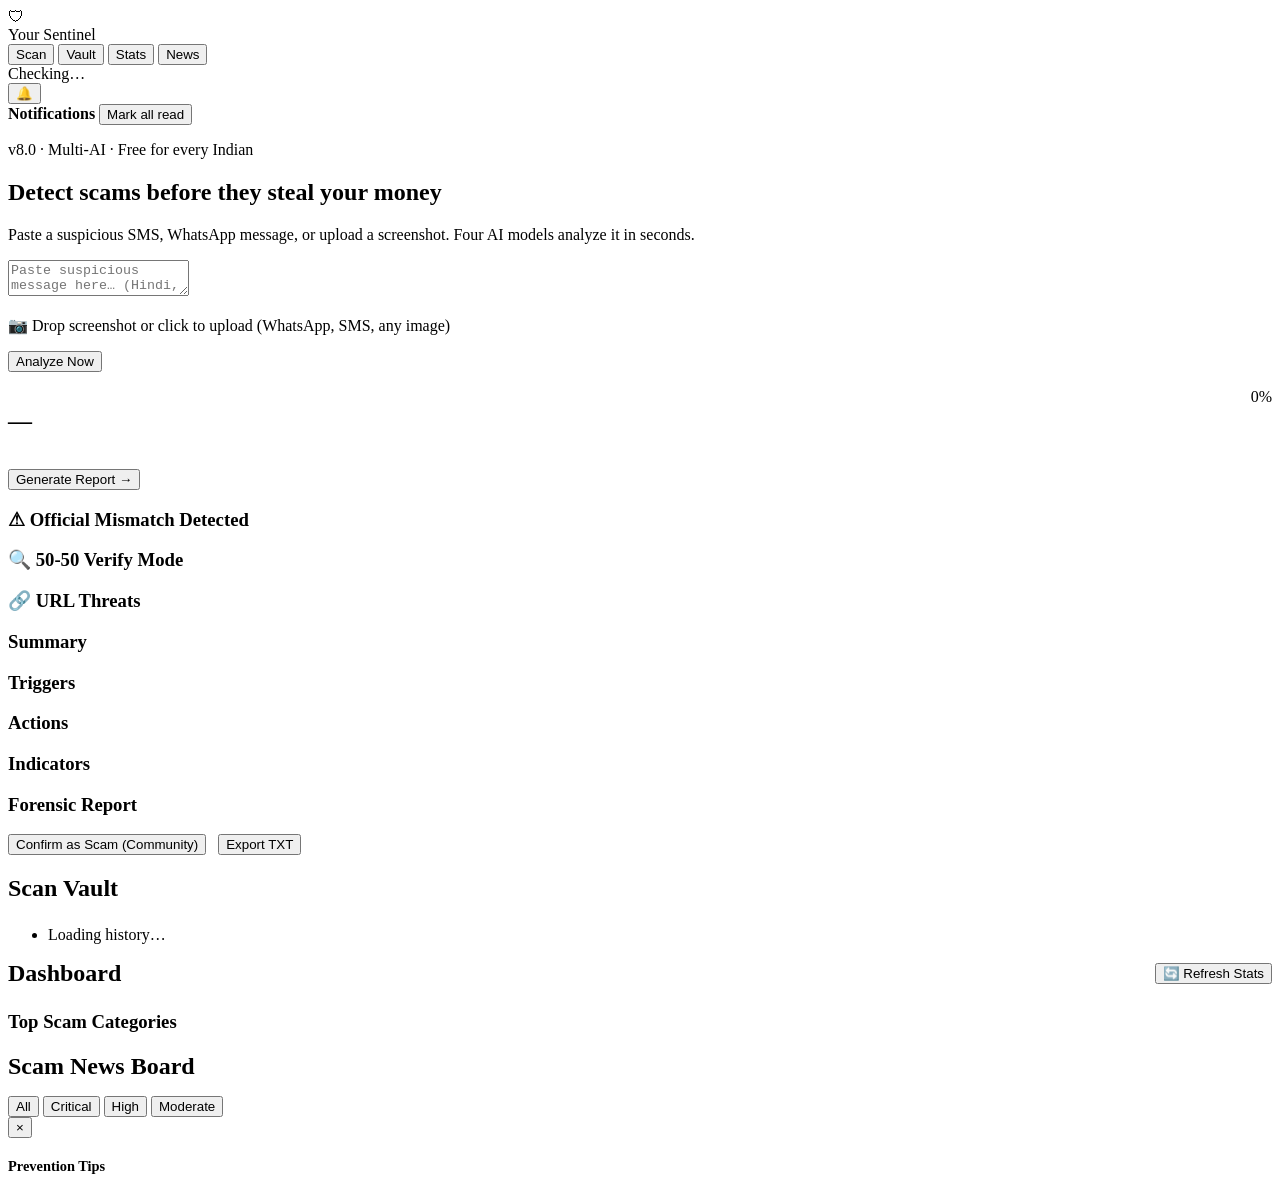
==== your-sentinel/frontend/index.html @ 2ca4ebac "added" ====
<!DOCTYPE html>
<html lang="en">
<head>
  <meta charset="UTF-8">
  <meta name="viewport" content="width=device-width, initial-scale=1.0">
  <title>Your Sentinel v8.0 — AI Scam Detection for India</title>
  <meta name="description" content="Free AI-powered scam and cybercrime detection for Indian citizens. Check any suspicious message or image instantly.">
  <link rel="stylesheet" href="/assets/style.css">
</head>
<body>
  <header class="site-header">
    <div class="header-inner">
      <div class="logo">
        <div class="logo-icon">🛡</div>
        <span>Your Sentinel</span>
      </div>
      <nav class="nav-tabs" role="tablist">
        <button class="nav-tab active" data-view="scan">Scan</button>
        <button class="nav-tab" data-view="vault">Vault</button>
        <button class="nav-tab" data-view="stats">Stats</button>
        <button class="nav-tab" data-view="news">News</button>
      </nav>
      <div class="status-pill">
        <span class="status-dot" id="status-dot"></span>
        <span id="status-label">Checking…</span>
      </div>
      <div class="notif-wrap">
        <button class="notif-bell" id="notif-bell" aria-label="Notifications" onclick="Sentinel.toggleNotifPanel()">🔔</button>
        <span class="notif-badge" id="notif-badge" hidden>0</span>
        <div class="notif-panel" id="notif-panel">
          <div class="notif-panel-head">
            <strong>Notifications</strong>
            <button type="button" id="notif-mark-all">Mark all read</button>
          </div>
          <ul id="notif-list"></ul>
        </div>
      </div>
    </div>
  </header>

  <div class="news-ticker" aria-live="polite">
    <div class="ticker-track" id="ticker-track"></div>
  </div>

  <main class="main-content">
    <!-- SCAN VIEW -->
    <section id="view-scan" class="view active fade-in">
      <div class="hero">
        <span class="eyebrow animate-eyebrow">v8.0 · Multi-AI · Free for every Indian</span>
        <h1>Detect scams before they steal your money</h1>
        <p class="subtitle">Paste a suspicious SMS, WhatsApp message, or upload a screenshot. Four AI models analyze it in seconds.</p>
      </div>

      <div class="scan-panel">
        <textarea class="scan-textarea" id="scan-text" placeholder="Paste suspicious message here… (Hindi, English, Hinglish supported)"></textarea>
        <label class="upload-zone" id="upload-zone">
          <input type="file" id="scan-file" accept="image/*" style="display:none;">
          <p>📷 Drop screenshot or click to upload (WhatsApp, SMS, any image)</p>
          <div class="upload-preview" id="upload-preview"></div>
          <div class="file-preview-bar" id="file-preview-bar" style="margin-top:0.5rem; display:none; justify-content:center; align-items:center; flex-direction:column; gap:0.5rem;">
            <img id="upload-thumbnail" style="max-height:120px; border-radius: var(--radius-sm); box-shadow: var(--shadow); border: 1px solid var(--border);" />
            <button type="button" class="btn-secondary" id="btn-clear-file" style="padding: 0.25rem 0.5rem; font-size: 0.75rem;">Clear Image</button>
          </div>
        </label>
        <button type="button" class="btn-primary" id="btn-analyze">Analyze Now</button>
      </div>

      <div class="loading-state" id="loading-state">
        <div class="spinner"></div>
        <ul class="pipeline-steps" id="pipeline-steps"></ul>
      </div>

      <div class="risk-banner" id="risk-banner">
        <div style="display:flex;justify-content:space-between;align-items:flex-start;flex-wrap:wrap;gap:1rem">
          <div>
            <h2 id="risk-verdict">—</h2>
            <p id="risk-category" class="text-muted"></p>
          </div>
          <div class="risk-score" id="risk-score">0%</div>
        </div>
        <p id="risk-summary" style="margin-top:0.75rem;font-size:0.9rem"></p>
        <button type="button" class="btn-report hidden" id="btn-generate-report">Generate Report →</button>
      </div>

      <div class="result-section" id="result-section">
        <div class="alert-card hidden" id="mismatch-card">
          <h3 style="color:var(--critical);margin-bottom:0.5rem">⚠ Official Mismatch Detected</h3>
          <div id="mismatch-content"></div>
        </div>
        <div class="alert-card verify-card hidden" id="verify-card">
          <h3 style="color:var(--verify);margin-bottom:0.5rem">🔍 50-50 Verify Mode</h3>
          <ol id="verify-steps" style="padding-left:1.25rem;font-size:0.9rem"></ol>
        </div>
        <div class="alert-card url-card hidden" id="url-card">
          <h3 style="color:var(--high);margin-bottom:0.5rem">🔗 URL Threats</h3>
          <ul id="url-threats-list"></ul>
        </div>
        <div class="result-grid">
          <div class="card"><h3>Summary</h3><p id="card-summary"></p></div>
          <div class="card"><h3>Triggers</h3><ul id="card-triggers"></ul></div>
          <div class="card"><h3>Actions</h3><ul id="card-actions"></ul></div>
          <div class="card"><h3>Indicators</h3><ul id="card-indicators"></ul></div>
          <div class="card full-width"><h3>Forensic Report</h3><p id="card-forensic" style="font-size:0.9rem;line-height:1.7"></p></div>
        </div>
        <div style="display:flex;gap:0.75rem;margin-top:1rem;flex-wrap:wrap">
          <button type="button" class="btn-secondary" id="btn-confirm-scam">Confirm as Scam (Community)</button>
          <button type="button" class="btn-secondary" id="btn-export-scan">Export TXT</button>
        </div>
      </div>
    </section>

    <!-- VAULT VIEW -->
    <section id="view-vault" class="view">
      <h1 style="font-family:var(--font-head);margin-bottom:1.5rem">Scan Vault</h1>
      <ul class="vault-list" id="vault-list">
        <li class="empty-state">Loading history…</li>
      </ul>
    </section>

    <!-- STATS VIEW -->
    <section id="view-stats" class="view">
      <div style="display:flex; justify-content:space-between; align-items:center; margin-bottom:1.5rem;">
        <h1 style="font-family:var(--font-head);margin:0;">Dashboard</h1>
        <button type="button" class="btn-secondary" id="btn-refresh-stats">🔄 Refresh Stats</button>
      </div>
      <div class="stats-grid" id="stats-grid"></div>
      <div class="card" style="margin-top:1.5rem;">
        <h3>Top Scam Categories</h3>
        <ul id="top-categories"></ul>
      </div>
    </section>

    <!-- NEWS VIEW -->
    <section id="view-news" class="view">
      <h1 style="font-family:var(--font-head);margin-bottom:1rem">Scam News Board</h1>
      <div class="news-filters">
        <button class="filter-btn active" data-severity="">All</button>
        <button class="filter-btn" data-severity="CRITICAL">Critical</button>
        <button class="filter-btn" data-severity="HIGH">High</button>
        <button class="filter-btn" data-severity="MODERATE">Moderate</button>
      </div>
      <div class="news-grid" id="news-grid"></div>
    </section>
  </main>

  <div class="modal-overlay" id="tips-modal">
    <div class="modal">
      <button class="modal-close" id="modal-close" aria-label="Close">&times;</button>
      <h2 id="modal-title"></h2>
      <p id="modal-summary" class="text-muted"></p>
      <h3 style="margin-top:1rem;font-size:0.9rem;color:var(--teal-400)">Prevention Tips</h3>
      <ul class="tips-list" id="modal-tips"></ul>
      <p class="helpline" id="modal-helpline" style="margin-top:1rem"></p>
    </div>
  </div>

  <div id="toast-container"></div>

  <script src="/assets/app.js"></script>
  <script>
    const PIPELINE_STEPS = [
      'Extracting suspect URLs and domains',
      'AI 1: Hugging Face (Scam Pattern Classification)',
      'AI 2: Gemini Flash (OCR Screenshot Vision + Hinglish NLP Analysis)',
      'AI 3: URL Threat Intel (Safe Browsing & VirusTotal Verification)',
      'Running Behaviour Engine & Mismatch Detector checks',
      'Blending AI outputs & Computing consensus verdict',
      'AI 4: Groq Llama-3.1 (Preparing forensic narrative & legal template)',
      'Saving scan record to Vault and notifying administrators',
    ];

    let lastScanId = null;
    let selectedFile = null;
    let thumbnailObjUrl = null;

    function initPipelineSteps() {
      const ul = document.getElementById('pipeline-steps');
      ul.innerHTML = PIPELINE_STEPS.map((s, i) =>
        `<li data-step="${i}">${Sentinel.esc(s)}</li>`
      ).join('');
    }

    function setPipelineStep(idx) {
      document.querySelectorAll('#pipeline-steps li').forEach((li, i) => {
        li.classList.remove('active', 'done');
        if (i < idx) li.classList.add('done');
        if (i === idx) li.classList.add('active');
      });
    }

    async function runPipelineAnimation() {
      for (let i = 0; i < PIPELINE_STEPS.length; i++) {
        setPipelineStep(i);
        await new Promise(r => setTimeout(r, 400 + Math.random() * 300));
      }
    }

    function showResults(data) {
      lastScanId = data.scan_id;
      const banner = document.getElementById('risk-banner');
      const level = data.verify_mode ? 'VERIFY' : data.risk_level;
      banner.className = 'risk-banner visible ' + Sentinel.riskClass(level);
      document.getElementById('risk-verdict').textContent = data.verdict + ' — ' + level;
      document.getElementById('risk-category').textContent = (data.category || '').replace(/_/g, ' ');
      document.getElementById('risk-score').textContent = Math.round(data.risk_score) + '%';
      document.getElementById('risk-summary').textContent = data.summary || '';

      const reportBtn = document.getElementById('btn-generate-report');
      if (data.is_scam || data.verify_mode) {
        reportBtn.classList.remove('hidden');
        reportBtn.onclick = () => {
          window.location.href = '/report?scan_id=' + encodeURIComponent(data.scan_id);
        };
      } else {
        reportBtn.classList.add('hidden');
      }

      const mismatchCard = document.getElementById('mismatch-card');
      const mismatches = data.mismatch_alerts || [];
      if (mismatches.length) {
        mismatchCard.classList.remove('hidden');
        document.getElementById('mismatch-content').innerHTML = mismatches.map(m =>
          `<p><strong>${Sentinel.esc(m.claimed_entity)}</strong>: ${Sentinel.esc(m.message || m.claimed_value)}</p>`
        ).join('');
      } else mismatchCard.classList.add('hidden');

      const verifyCard = document.getElementById('verify-card');
      if (data.verify_mode && data.verify_steps) {
        verifyCard.classList.remove('hidden');
        document.getElementById('verify-steps').innerHTML = data.verify_steps.map(s =>
          `<li>${Sentinel.esc(s)}</li>`
        ).join('');
      } else verifyCard.classList.add('hidden');

      const urlCard = document.getElementById('url-card');
      const threats = (data.url_threats || []).filter(u => u.is_malicious);
      if (threats.length) {
        urlCard.classList.remove('hidden');
        document.getElementById('url-threats-list').innerHTML = threats.map(u =>
          `<li><span class="mono">${Sentinel.esc(u.url)}</span> — ${u.threat_score}%</li>`
        ).join('');
      } else urlCard.classList.add('hidden');

      document.getElementById('card-summary').textContent = data.summary || '';
      const triggers = data.behaviour_triggers || [];
      document.getElementById('card-triggers').innerHTML = triggers.length
        ? triggers.map(t => `<li>${Sentinel.esc(t.label)}: ${Sentinel.esc((t.keywords || []).join(', '))}</li>`).join('')
        : '<li class="text-muted">No behaviour triggers</li>';
      const actions = data.recommended_actions || [];
      document.getElementById('card-actions').innerHTML = actions.map(a =>
        `<li>${Sentinel.esc(a)}</li>`
      ).join('');
      const indicators = (data.ai2_result && data.ai2_result.text && data.ai2_result.text.indicators) || [];
      document.getElementById('card-indicators').innerHTML = indicators.length
        ? indicators.map(i => `<li>${Sentinel.esc(i)}</li>`).join('')
        : '<li class="text-muted">See triggers & URL analysis</li>';
      document.getElementById('card-forensic').textContent =
        data.forensic_narrative || 'Forensic narrative generating in background…';

      document.getElementById('result-section').classList.add('visible');
    }

    document.getElementById('btn-analyze').addEventListener('click', async () => {
      const text = document.getElementById('scan-text').value.trim();
      if (!text && !selectedFile) {
        Sentinel.showToast('Input required', 'Paste text or upload an image', 'MODERATE');
        return;
      }
      const btn = document.getElementById('btn-analyze');
      btn.disabled = true;
      document.getElementById('loading-state').classList.add('active');
      document.getElementById('result-section').classList.remove('visible');
      document.getElementById('risk-banner').classList.remove('visible');
      initPipelineSteps();
      const anim = runPipelineAnimation();
      try {
        const form = new FormData();
        form.append('text', text);
        if (selectedFile) form.append('file', selectedFile);
        const res = await fetch(Sentinel.API_BASE + '/analyze', { method: 'POST', body: form });
        const json = await res.json();
        if (!res.ok) throw new Error(json.detail || 'Analysis failed');
        await anim;
        setPipelineStep(PIPELINE_STEPS.length);
        showResults(json.data);
        loadVault();
      } catch (e) {
        Sentinel.showToast('Error', e.message, 'CRITICAL');
      } finally {
        document.getElementById('loading-state').classList.remove('active');
        btn.disabled = false;
        btn.style.opacity = '1';
      }
    });

    const uploadZone = document.getElementById('upload-zone');
    const fileInput = document.getElementById('scan-file');
    uploadZone.addEventListener('click', (e) => {
      if (e.target.id === 'btn-clear-file') return;
      fileInput.click();
    });
    uploadZone.addEventListener('dragover', e => { e.preventDefault(); uploadZone.classList.add('dragover'); });
    uploadZone.addEventListener('dragleave', () => uploadZone.classList.remove('dragover'));
    uploadZone.addEventListener('drop', e => {
      e.preventDefault();
      uploadZone.classList.remove('dragover');
      if (e.dataTransfer.files[0]) setFile(e.dataTransfer.files[0]);
    });
    fileInput.addEventListener('change', () => { if (fileInput.files[0]) setFile(fileInput.files[0]); });

    function setFile(f) {
      if (thumbnailObjUrl) {
        window.URL.revokeObjectURL(thumbnailObjUrl);
      }
      selectedFile = f;
      document.getElementById('upload-preview').textContent = 'Selected: ' + f.name;
      
      // 2. Image upload preview with object URL
      const bar = document.getElementById('file-preview-bar');
      const thumb = document.getElementById('upload-thumbnail');
      thumbnailObjUrl = window.URL.createObjectURL(f);
      thumb.src = thumbnailObjUrl;
      bar.style.display = 'flex';
    }

    document.getElementById('btn-clear-file').addEventListener('click', (e) => {
      e.stopPropagation();
      e.preventDefault();
      clearFile();
    });

    function clearFile() {
      if (thumbnailObjUrl) {
        window.URL.revokeObjectURL(thumbnailObjUrl);
        thumbnailObjUrl = null;
      }
      selectedFile = null;
      fileInput.value = '';
      document.getElementById('upload-preview').textContent = '';
      document.getElementById('file-preview-bar').style.display = 'none';
      document.getElementById('upload-thumbnail').src = '';
    }

    document.getElementById('btn-confirm-scam').addEventListener('click', async () => {
      if (!lastScanId) return;
      try {
        await Sentinel.api('/confirm', {
          method: 'POST',
          headers: { 'Content-Type': 'application/json' },
          body: JSON.stringify({ scan_id: lastScanId, verdict: 'SCAM' }),
        });
        Sentinel.showToast('Thank you', 'Pattern added to community learning', 'LOW');
      } catch (e) {
        Sentinel.showToast('Error', e.message, 'HIGH');
      }
    });

    document.getElementById('btn-export-scan').addEventListener('click', () => {
      if (lastScanId) window.open(Sentinel.API_BASE + '/export/' + lastScanId, '_blank');
    });

    document.querySelectorAll('.nav-tab').forEach(tab => {
      tab.addEventListener('click', () => {
        document.querySelectorAll('.nav-tab').forEach(t => t.classList.remove('active'));
        tab.classList.add('active');
        const view = tab.dataset.view;
        
        // 8. Add subtle fade-in transitions when switching views
        document.querySelectorAll('.view').forEach(v => {
          v.classList.remove('active', 'fade-in');
        });
        const currentView = document.getElementById('view-' + view);
        currentView.classList.add('active');
        // trigger reflow
        void currentView.offsetWidth;
        currentView.classList.add('fade-in');

        if (view === 'vault') loadVault();
        if (view === 'stats') loadStats();
        if (view === 'news') loadNews();
      });
    });

    // 5. Delete scan implementation inside Vault view
    async function deleteScan(scanId, event) {
      if (event) event.stopPropagation();
      if (!confirm(`Are you sure you want to delete scan ${scanId}?`)) return;
      try {
        await Sentinel.api(`/scan/${scanId}`, { method: 'DELETE' });
        Sentinel.showToast('Deleted', `Scan ${scanId} removed from vault.`, 'LOW');
        loadVault();
      } catch (e) {
        Sentinel.showToast('Delete Failed', e.message, 'CRITICAL');
      }
    }

    async function loadVault() {
      const list = document.getElementById('vault-list');
      try {
        const res = await Sentinel.api('/history?per_page=50');
        if (!res.data.length) {
          list.innerHTML = '<li class="empty-state">No scans yet. Run your first analysis!</li>';
          return;
        }
        list.innerHTML = res.data.map(s => `
          <li class="vault-item" data-id="${Sentinel.esc(s.scan_id)}">
            <div style="flex:1;">
              <strong class="mono">${Sentinel.esc(s.scan_id)}</strong>
              <div class="vault-meta">${Sentinel.fmtTime(s.created_at)} · ${Sentinel.esc(s.category || '')}</div>
            </div>
            <div style="display:flex; align-items:center; gap:0.75rem;">
              <span class="risk-pill ${s.risk_level}">${s.risk_level} ${Math.round(s.risk_score || 0)}%</span>
              <button type="button" class="btn-delete" onclick="deleteScan('${Sentinel.esc(s.scan_id)}', event)" aria-label="Delete scan">🗑</button>
            </div>
          </li>
        `).join('');
        list.querySelectorAll('.vault-item').forEach(el => {
          el.addEventListener('click', async (e) => {
            if (e.target.classList.contains('btn-delete')) return;
            const id = el.dataset.id;
            const scan = await Sentinel.api('/scan/' + id);
            document.querySelector('[data-view="scan"]').click();
            showResults(scan.data);
          });
        });
      } catch (e) {
        list.innerHTML = '<li class="empty-state">Could not load vault</li>';
      }
    }

    async function loadStats() {
      const grid = document.getElementById('stats-grid');
      try {
        const res = await Sentinel.api('/stats');
        const d = res.data;
        const cards = [
          ['Total Scans', d.live_total_scans?.count ?? d.total_scans?.count ?? 0],
          ['Scams Detected', d.live_scams_detected?.count ?? d.scams_detected?.count ?? 0],
          ['Critical Alerts', d.live_critical?.count ?? d.critical_alerts?.count ?? 0],
          ['URLs Checked', d.urls_checked?.count ?? 0],
          ['Reports', d.reports_generated?.count ?? 0],
          ['Community', d.community_confirmations?.count ?? 0],
          ['Verify Mode', d.live_verify_mode?.count ?? d.family_scams?.count ?? 0],
          ['News Articles', d.news_articles?.count ?? 0],
        ];
        grid.innerHTML = cards.map(([l, v]) => `
          <div class="stat-card"><div class="stat-value">${v}</div><div class="stat-label">${l}</div></div>
        `).join('');
        const top = d.top_categories || [];
        document.getElementById('top-categories').innerHTML = top.length
          ? top.map(c => `<li>${Sentinel.esc(c.category)} — ${c.count}</li>`).join('')
          : '<li class="text-muted">No data yet</li>';
      } catch (e) {
        grid.innerHTML = '<p class="empty-state">Stats unavailable</p>';
      }
    }

    // 6. Stats manual refresh button wiring
    document.getElementById('btn-refresh-stats').addEventListener('click', () => {
      loadStats();
      Sentinel.showToast('Refreshing Dashboard', 'Stats successfully updated.', 'LOW');
    });

    let newsSeverityFilter = '';
    async function loadNews() {
      const grid = document.getElementById('news-grid');
      try {
        let path = '/news?limit=30';
        if (newsSeverityFilter) path += '&severity=' + newsSeverityFilter;
        const res = await Sentinel.api(path);
        grid.innerHTML = res.data.map(a => `
          <article class="news-card">
            <span class="notif-sev ${Sentinel.severityDot(a.severity)}"></span>
            <h4>${Sentinel.esc(a.title)}</h4>
            <p>${Sentinel.esc(a.summary || '')}</p>
            <div class="news-card-footer">
              <span class="text-muted" style="font-size:0.75rem">${Sentinel.esc(a.source || '')}</span>
              <button class="btn-secondary" data-article="${Sentinel.esc(a.article_id)}">Prevention Tips</button>
            </div>
          </article>
        `).join('');
        grid.querySelectorAll('[data-article]').forEach(btn => {
          btn.addEventListener('click', () => openTipsModal(btn.dataset.article));
        });
      } catch (e) {
        grid.innerHTML = '<p class="empty-state">News unavailable</p>';
      }
    }

    async function openTipsModal(articleId) {
      try {
        const res = await Sentinel.api('/news/' + articleId);
        const a = res.data;
        const tips = res.prevention_tips || {};
        document.getElementById('modal-title').textContent = a.title;
        document.getElementById('modal-summary').textContent = a.summary || a.content || '';
        document.getElementById('modal-tips').innerHTML = (tips.tips || []).map(t =>
          `<li>${Sentinel.esc(t)}</li>`
        ).join('');
        document.getElementById('modal-helpline').textContent = tips.helpline
          ? 'Helpline: ' + tips.helpline : 'Helpline: 1930';
        document.getElementById('tips-modal').classList.add('open');
      } catch (e) {
        Sentinel.showToast('Error', e.message, 'HIGH');
      }
    }

    document.getElementById('modal-close').addEventListener('click', () => {
      document.getElementById('tips-modal').classList.remove('open');
    });
    document.getElementById('tips-modal').addEventListener('click', e => {
      if (e.target.id === 'tips-modal') document.getElementById('tips-modal').classList.remove('open');
    });

    document.querySelectorAll('.filter-btn').forEach(btn => {
      btn.addEventListener('click', () => {
        document.querySelectorAll('.filter-btn').forEach(b => b.classList.remove('active'));
        btn.classList.add('active');
        newsSeverityFilter = btn.dataset.severity || '';
        loadNews();
      });
    });

    // 7. News ticker seamless duplication loops
    async function loadTicker() {
      try {
        const res = await Sentinel.api('/news/ticker');
        const items = res.data || [];
        // Duplicate items list for continuous loops
        const duplicated = items.concat(items).concat(items);
        const html = duplicated.map(i =>
          `<span class="ticker-item"><span class="notif-sev ${Sentinel.severityDot(i.severity)}"></span>${Sentinel.esc(i.title)}</span>`
        ).join('');
        document.getElementById('ticker-track').innerHTML = html || '<span class="ticker-item">Stay safe — Report scams at 1930 | cybercrime.gov.in</span>';
      } catch (e) {
        document.getElementById('ticker-track').innerHTML =
          '<span class="ticker-item">Your Sentinel — Free AI scam protection for India</span>';
      }
    }

    // Initialize triggers on window load
    window.addEventListener('load', () => {
      // 3. Immediate health check call on load
      if (window.Sentinel && typeof window.Sentinel.checkHealth === 'function') {
        window.Sentinel.checkHealth();
      }
    });

    initPipelineSteps();
    loadTicker();
    loadNews();
  </script>
</body>
</html>
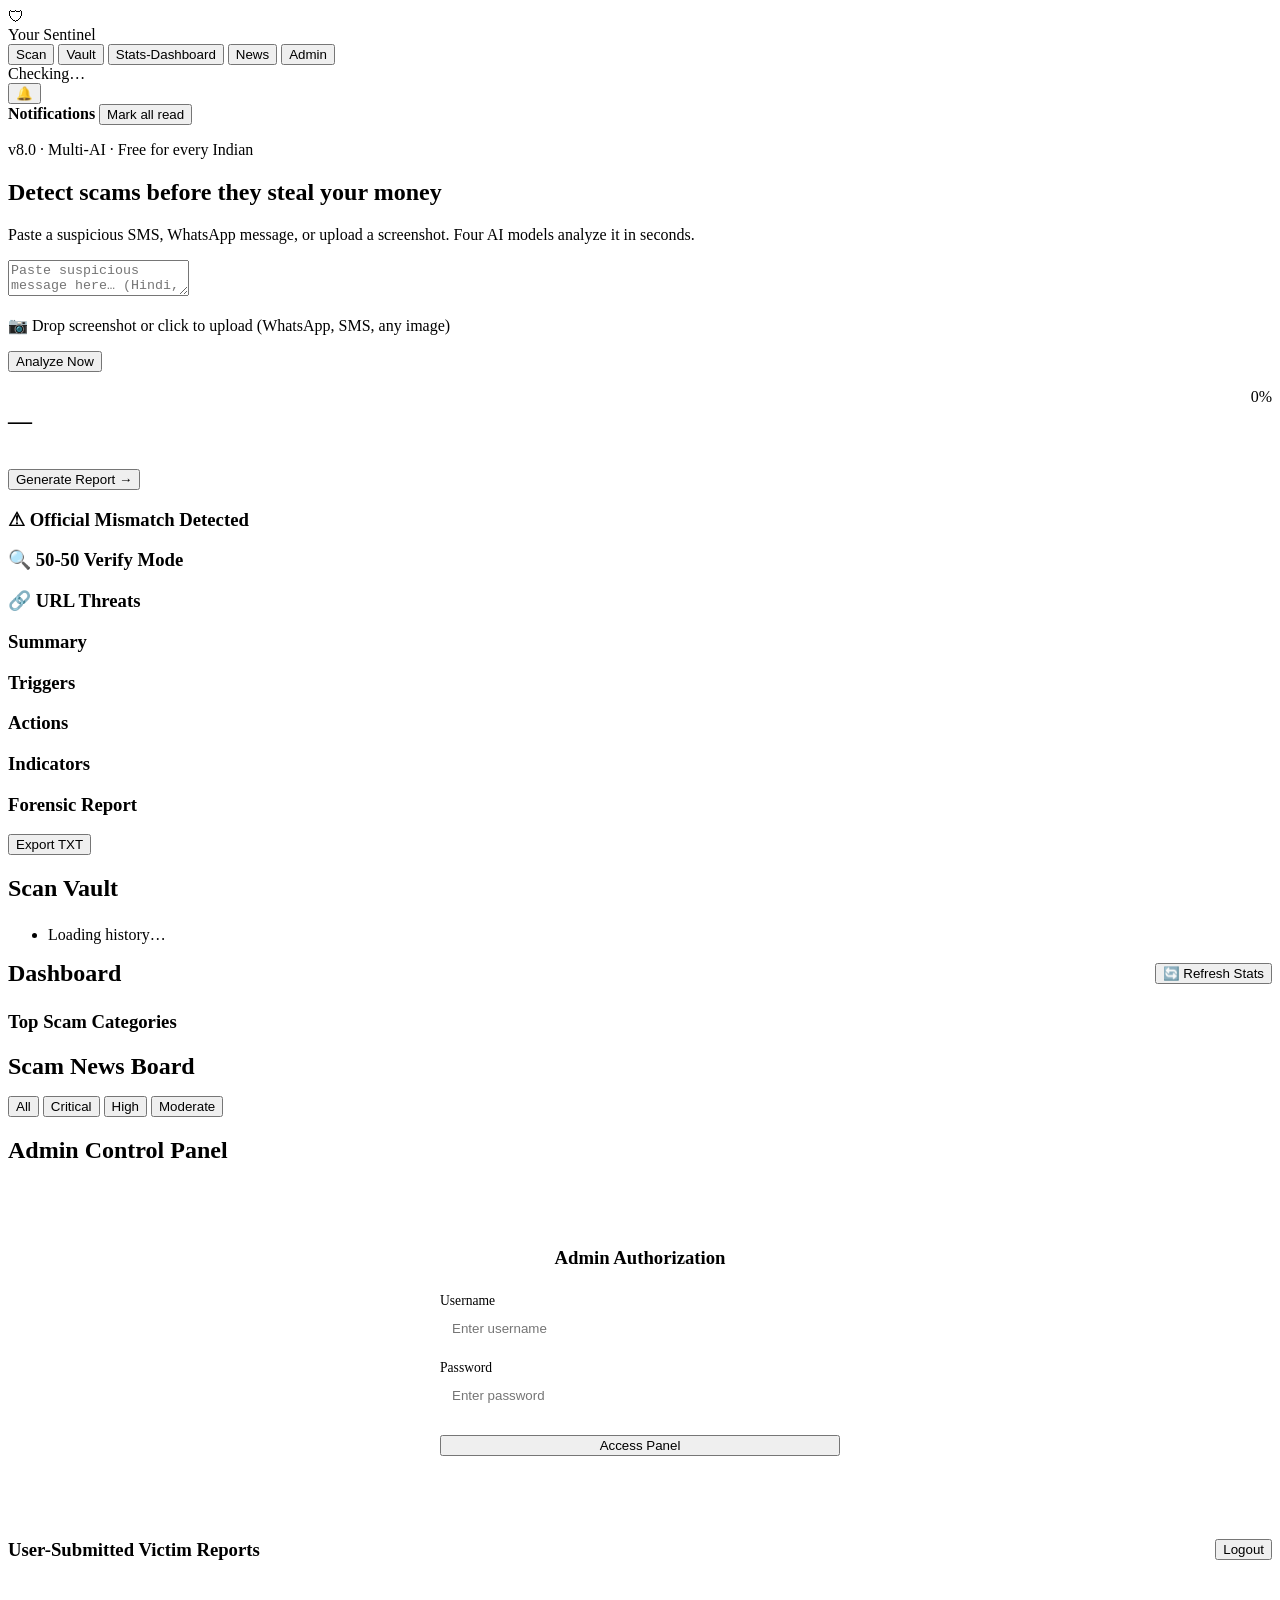
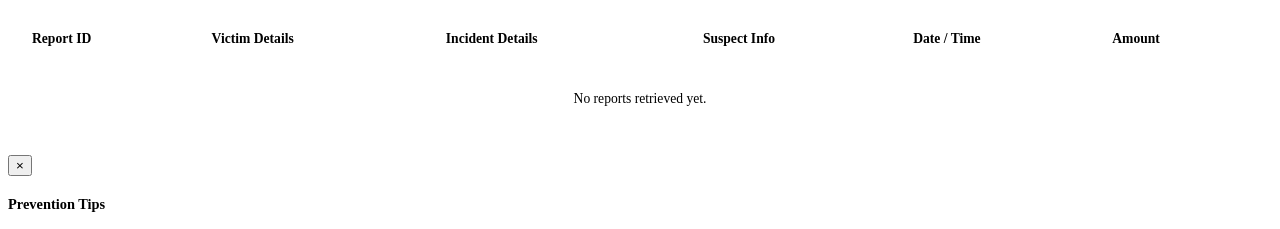
==== commit 2d05f119: "feat: remove scam confirm button, add basic auth admin panel for victim reports, and tune Gemini vis" ====
--- a/your-sentinel/frontend/index.html
+++ b/your-sentinel/frontend/index.html
@@ -17,8 +17,9 @@
       <nav class="nav-tabs" role="tablist">
         <button class="nav-tab active" data-view="scan">Scan</button>
         <button class="nav-tab" data-view="vault">Vault</button>
-        <button class="nav-tab" data-view="stats">Stats</button>
+        <button class="nav-tab" data-view="stats">Stats-Dashboard</button>
         <button class="nav-tab" data-view="news">News</button>
+        <button class="nav-tab" data-view="admin">Admin</button>
       </nav>
       <div class="status-pill">
         <span class="status-dot" id="status-dot"></span>
@@ -103,7 +104,6 @@
           <div class="card full-width"><h3>Forensic Report</h3><p id="card-forensic" style="font-size:0.9rem;line-height:1.7"></p></div>
         </div>
         <div style="display:flex;gap:0.75rem;margin-top:1rem;flex-wrap:wrap">
-          <button type="button" class="btn-secondary" id="btn-confirm-scam">Confirm as Scam (Community)</button>
           <button type="button" class="btn-secondary" id="btn-export-scan">Export TXT</button>
         </div>
       </div>
@@ -140,6 +140,54 @@
         <button class="filter-btn" data-severity="MODERATE">Moderate</button>
       </div>
       <div class="news-grid" id="news-grid"></div>
+    </section>
+    
+    <!-- ADMIN VIEW -->
+    <section id="view-admin" class="view">
+      <h1 style="font-family:var(--font-head);margin-bottom:1.5rem">Admin Control Panel</h1>
+      
+      <!-- Login Section -->
+      <div id="admin-login-card" class="card" style="max-width: 400px; margin: 2rem auto; padding: 2rem;">
+        <h3 style="margin-bottom: 1.5rem; text-align: center;">Admin Authorization</h3>
+        <div style="display: flex; flex-direction: column; gap: 1rem;">
+          <div>
+            <label for="admin-user" style="display: block; font-size: 0.85rem; margin-bottom: 0.25rem; color: var(--text-muted);">Username</label>
+            <input type="text" id="admin-user" placeholder="Enter username" style="width: 100%; background: var(--bg-elevated); border: 1px solid var(--border); border-radius: var(--radius-sm); color: var(--text); padding: 0.5rem 0.75rem;" />
+          </div>
+          <div>
+            <label for="admin-pass" style="display: block; font-size: 0.85rem; margin-bottom: 0.25rem; color: var(--text-muted);">Password</label>
+            <input type="password" id="admin-pass" placeholder="Enter password" style="width: 100%; background: var(--bg-elevated); border: 1px solid var(--border); border-radius: var(--radius-sm); color: var(--text); padding: 0.5rem 0.75rem;" />
+          </div>
+          <button type="button" class="btn-primary" id="btn-admin-login" style="margin-top: 0.5rem; width: 100%;">Access Panel</button>
+        </div>
+      </div>
+
+      <!-- Dashboard Panel Section -->
+      <div id="admin-dashboard" class="hidden">
+        <div style="display: flex; justify-content: space-between; align-items: center; margin-bottom: 1.5rem; flex-wrap: wrap; gap: 1rem;">
+          <h3>User-Submitted Victim Reports</h3>
+          <button type="button" class="btn-secondary" id="btn-admin-logout">Logout</button>
+        </div>
+        <div style="overflow-x: auto; background: var(--bg-surface); border: 1px solid var(--border); border-radius: var(--radius); padding: 1rem;">
+          <table style="width: 100%; border-collapse: collapse; text-align: left; font-size: 0.85rem;">
+            <thead>
+              <tr style="border-bottom: 1px solid var(--border); color: var(--teal-400);">
+                <th style="padding: 0.75rem 0.5rem; border-bottom: 1px solid var(--border);">Report ID</th>
+                <th style="padding: 0.75rem 0.5rem; border-bottom: 1px solid var(--border);">Victim Details</th>
+                <th style="padding: 0.75rem 0.5rem; border-bottom: 1px solid var(--border);">Incident Details</th>
+                <th style="padding: 0.75rem 0.5rem; border-bottom: 1px solid var(--border);">Suspect Info</th>
+                <th style="padding: 0.75rem 0.5rem; border-bottom: 1px solid var(--border);">Date / Time</th>
+                <th style="padding: 0.75rem 0.5rem; border-bottom: 1px solid var(--border);">Amount</th>
+              </tr>
+            </thead>
+            <tbody id="admin-reports-table">
+              <tr>
+                <td colspan="6" style="padding: 2rem; text-align: center; color: var(--text-muted);">No reports retrieved yet.</td>
+              </tr>
+            </tbody>
+          </table>
+        </div>
+      </div>
     </section>
   </main>
 
@@ -341,19 +389,7 @@
       document.getElementById('upload-thumbnail').src = '';
     }
 
-    document.getElementById('btn-confirm-scam').addEventListener('click', async () => {
-      if (!lastScanId) return;
-      try {
-        await Sentinel.api('/confirm', {
-          method: 'POST',
-          headers: { 'Content-Type': 'application/json' },
-          body: JSON.stringify({ scan_id: lastScanId, verdict: 'SCAM' }),
-        });
-        Sentinel.showToast('Thank you', 'Pattern added to community learning', 'LOW');
-      } catch (e) {
-        Sentinel.showToast('Error', e.message, 'HIGH');
-      }
-    });
+
 
     document.getElementById('btn-export-scan').addEventListener('click', () => {
       if (lastScanId) window.open(Sentinel.API_BASE + '/export/' + lastScanId, '_blank');
@@ -378,6 +414,7 @@
         if (view === 'vault') loadVault();
         if (view === 'stats') loadStats();
         if (view === 'news') loadNews();
+        if (view === 'admin') loadAdmin();
       });
     });
 
@@ -538,6 +575,92 @@
       }
     }
 
+    // Admin View authorization & listing
+    let adminToken = sessionStorage.getItem('admin_token') || '';
+
+    function showAdminSection() {
+      const loginCard = document.getElementById('admin-login-card');
+      const dashboard = document.getElementById('admin-dashboard');
+      if (adminToken === 'sakshamital:purva_1234') {
+        loginCard.classList.add('hidden');
+        dashboard.classList.remove('hidden');
+        fetchAdminReports();
+      } else {
+        loginCard.classList.remove('hidden');
+        dashboard.classList.add('hidden');
+      }
+    }
+
+    function loadAdmin() {
+      showAdminSection();
+    }
+
+    document.getElementById('btn-admin-login').addEventListener('click', () => {
+      const user = document.getElementById('admin-user').value.trim();
+      const pass = document.getElementById('admin-pass').value.trim();
+      if (user === 'sakshamital' && pass === 'purva_1234') {
+        adminToken = 'sakshamital:purva_1234';
+        sessionStorage.setItem('admin_token', adminToken);
+        Sentinel.showToast('Login Successful', 'Welcome to Admin Control Panel', 'LOW');
+        showAdminSection();
+      } else {
+        Sentinel.showToast('Access Denied', 'Invalid credentials provided.', 'CRITICAL');
+      }
+    });
+
+    document.getElementById('btn-admin-logout').addEventListener('click', () => {
+      adminToken = '';
+      sessionStorage.removeItem('admin_token');
+      document.getElementById('admin-user').value = '';
+      document.getElementById('admin-pass').value = '';
+      Sentinel.showToast('Logged Out', 'Successfully logged out.', 'LOW');
+      showAdminSection();
+    });
+
+    async function fetchAdminReports() {
+      const tableBody = document.getElementById('admin-reports-table');
+      tableBody.innerHTML = '<tr><td colspan="6" style="padding: 2rem; text-align: center; color: var(--text-muted);">Loading victim reports...</td></tr>';
+      try {
+        const res = await Sentinel.api('/admin/reports', {
+          headers: {
+            'Authorization': 'Basic ' + btoa(adminToken)
+          }
+        });
+        const reports = res.data || [];
+        if (!reports.length) {
+          tableBody.innerHTML = '<tr><td colspan="6" style="padding: 2rem; text-align: center; color: var(--text-muted);">No reports submitted yet.</td></tr>';
+          return;
+        }
+        tableBody.innerHTML = reports.map(r => `
+          <tr style="border-bottom: 1px solid var(--border); vertical-align: top;">
+            <td style="padding: 0.75rem 0.5rem;" class="mono">${Sentinel.esc(r.report_id)}</td>
+            <td style="padding: 0.75rem 0.5rem;">
+              <strong>${Sentinel.esc(r.victim_name)}</strong><br/>
+              <span class="text-muted">${Sentinel.esc(r.victim_mobile)}</span><br/>
+              <span class="text-muted" style="font-size: 0.75rem;">${Sentinel.esc(r.victim_email || '')}</span>
+            </td>
+            <td style="padding: 0.75rem 0.5rem; max-width: 250px;">
+              <span style="font-weight: 500;">${Sentinel.esc(r.payment_method || 'N/A')}</span><br/>
+              <span style="font-size: 0.75rem; color: var(--text-muted); display: block; max-height: 4.5em; overflow: hidden; text-overflow: ellipsis;">${Sentinel.esc(r.incident_details || '')}</span>
+            </td>
+            <td style="padding: 0.75rem 0.5rem;">
+              \${r.suspect_phone ? \`Phone: \${Sentinel.esc(r.suspect_phone)}<br/>\` : ''}
+              \${r.suspect_upi ? \`UPI: \${Sentinel.esc(r.suspect_upi)}<br/>\` : ''}
+              \${r.suspect_website ? \`Web: <span class="mono">\${Sentinel.esc(r.suspect_website)}</span>\` : ''}
+            </td>
+            <td style="padding: 0.75rem 0.5rem;">
+              \${Sentinel.fmtTime(r.created_at)}
+            </td>
+            <td style="padding: 0.75rem 0.5rem;" class="mono">
+              ₹\${Number(r.amount_lost || 0).toLocaleString('en-IN')}
+            </td>
+          </tr>
+        `).join('');
+      } catch (e) {
+        tableBody.innerHTML = \`<tr><td colspan="6" style="padding: 2rem; text-align: center; color: var(--critical);">Error loading reports: \${Sentinel.esc(e.message)}</td></tr>\`;
+      }
+    }
+
     // Initialize triggers on window load
     window.addEventListener('load', () => {
       // 3. Immediate health check call on load
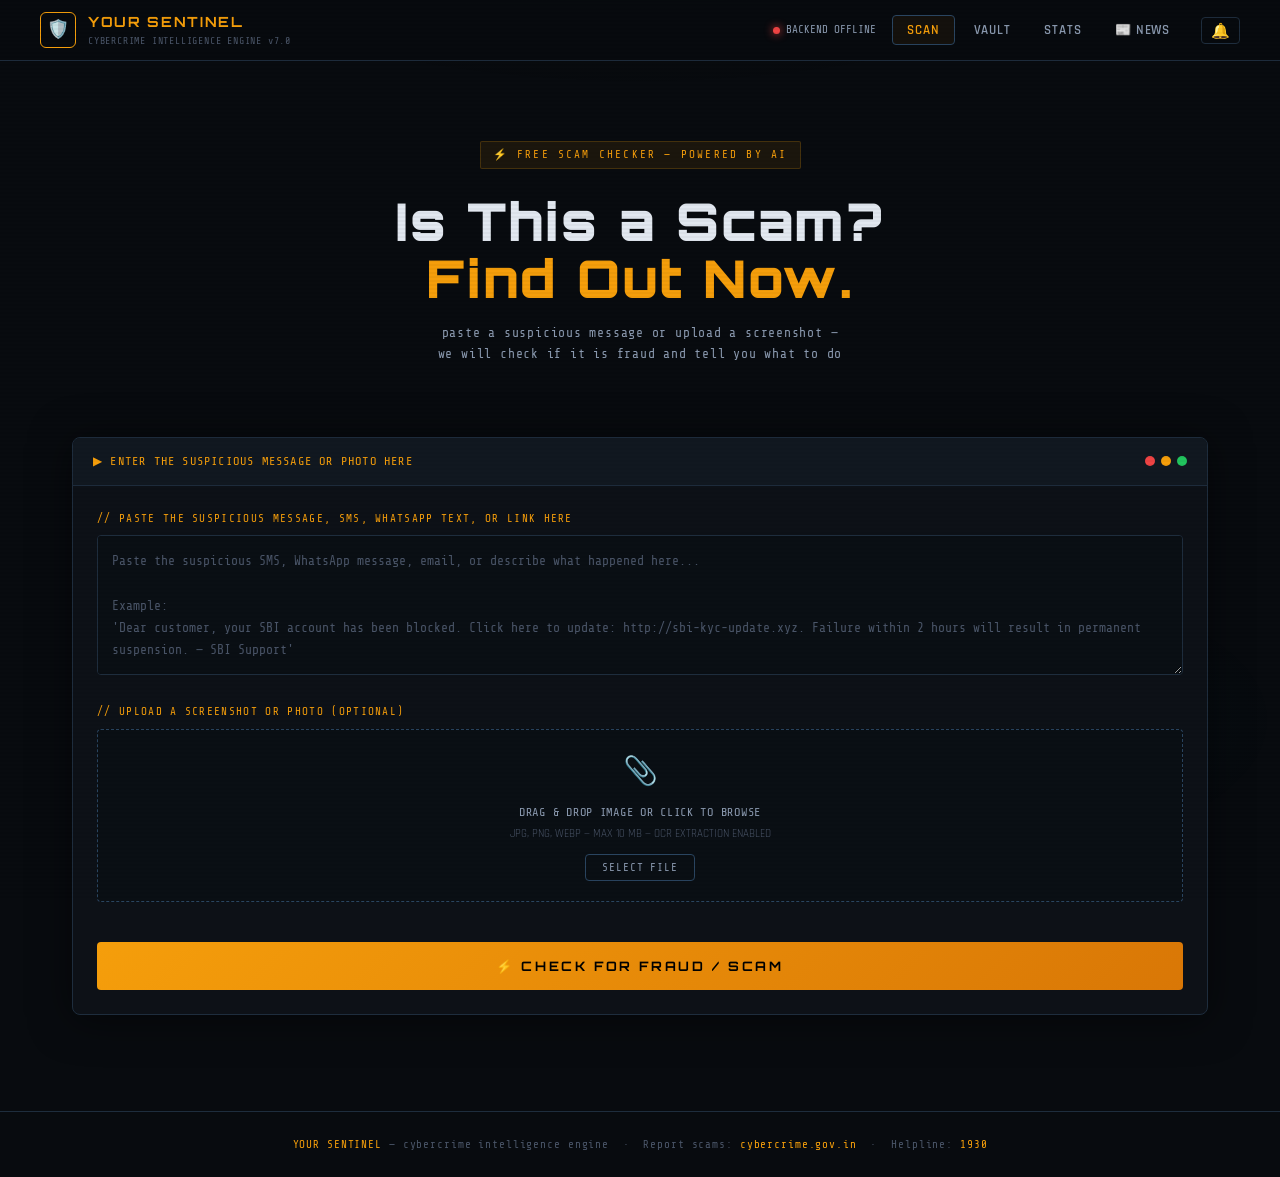
==== commit 649bce25: "revert: restore v7.0 self-contained index.html" ====
--- a/your-sentinel/frontend/index.html
+++ b/your-sentinel/frontend/index.html
@@ -1,677 +1,1410 @@
 <!DOCTYPE html>
 <html lang="en">
 <head>
-  <meta charset="UTF-8">
-  <meta name="viewport" content="width=device-width, initial-scale=1.0">
-  <title>Your Sentinel v8.0 — AI Scam Detection for India</title>
-  <meta name="description" content="Free AI-powered scam and cybercrime detection for Indian citizens. Check any suspicious message or image instantly.">
-  <link rel="stylesheet" href="/assets/style.css">
+  <meta charset="UTF-8" />
+  <meta name="viewport" content="width=device-width, initial-scale=1.0" />
+  <title>your sentinel | cybercrime intelligence engine</title>
+  <link rel="preconnect" href="https://fonts.googleapis.com" />
+  <link rel="preconnect" href="https://fonts.gstatic.com" crossorigin />
+  <link href="https://fonts.googleapis.com/css2?family=Share+Tech+Mono&family=Rajdhani:wght@400;500;600;700&family=Orbitron:wght@400;700;900&display=swap" rel="stylesheet" />
+  <style>
+    /* ====================================================================
+       DESIGN SYSTEM — CYBERCRIME FORENSICS AESTHETIC (ORIGINAL — UNCHANGED)
+    ==================================================================== */
+    :root {
+      --bg-void:       #080b0f;
+      --bg-panel:      #0d1117;
+      --bg-card:       #111820;
+      --bg-input:      #0a0f14;
+      --border:        #1e2d3d;
+      --border-active: #2a4560;
+      --amber:         #f59e0b;
+      --amber-dim:     #92600a;
+      --red:           #ef4444;
+      --red-dim:       #7f1d1d;
+      --green:         #22c55e;
+      --green-dim:     #14532d;
+      --orange:        #f97316;
+      --blue:          #3b82f6;
+      --cyan:          #06b6d4;
+      --yellow:        #eab308;
+      --text-primary:  #e2e8f0;
+      --text-secondary:#8b9ab0;
+      --text-dim:      #4a5568;
+      --font-mono:     'Share Tech Mono', monospace;
+      --font-ui:       'Rajdhani', sans-serif;
+      --font-display:  'Orbitron', monospace;
+      --radius:        4px;
+    }
+    *, *::before, *::after { box-sizing: border-box; margin: 0; padding: 0; }
+    html { scroll-behavior: smooth; }
+    body {
+      background: var(--bg-void);
+      color: var(--text-primary);
+      font-family: var(--font-ui);
+      font-size: 15px;
+      line-height: 1.6;
+      min-height: 100vh;
+      overflow-x: hidden;
+    }
+    body::before {
+      content: '';
+      position: fixed;
+      inset: 0;
+      background: repeating-linear-gradient(0deg,transparent,transparent 2px,rgba(0,0,0,0.03) 2px,rgba(0,0,0,0.03) 4px);
+      pointer-events: none;
+      z-index: 1000;
+    }
+    body::after {
+      content: '';
+      position: fixed;
+      inset: 0;
+      background-image:
+        radial-gradient(ellipse 80% 50% at 50% -20%, rgba(245,158,11,0.06) 0%, transparent 60%),
+        radial-gradient(ellipse 40% 30% at 80% 80%, rgba(6,182,212,0.04) 0%, transparent 50%);
+      pointer-events: none;
+      z-index: 0;
+    }
+
+    /* ====================================================================
+       HEADER (ORIGINAL — only added notification bell)
+    ==================================================================== */
+    header {
+      position: sticky;
+      top: 0;
+      z-index: 100;
+      background: rgba(8, 11, 15, 0.92);
+      border-bottom: 1px solid var(--border);
+      backdrop-filter: blur(12px);
+      padding: 0 2rem;
+    }
+    .header-inner {
+      max-width: 1200px;
+      margin: 0 auto;
+      display: flex;
+      align-items: center;
+      justify-content: space-between;
+      height: 60px;
+    }
+    .logo { display: flex; align-items: center; gap: 12px; }
+    .logo-icon {
+      width: 36px; height: 36px;
+      border: 1.5px solid var(--amber);
+      border-radius: 6px;
+      display: flex; align-items: center; justify-content: center;
+      font-size: 18px;
+      animation: shield-pulse 3s ease-in-out infinite;
+    }
+    @keyframes shield-pulse {
+      0%, 100% { box-shadow: 0 0 8px rgba(245,158,11,0.3); border-color: var(--amber); }
+      50%       { box-shadow: 0 0 20px rgba(245,158,11,0.6); border-color: #fbbf24; }
+    }
+    .logo-text { font-family: var(--font-display); font-size: 14px; font-weight: 700; letter-spacing: 0.12em; color: var(--amber); }
+    .logo-sub  { font-family: var(--font-mono); font-size: 10px; color: var(--text-dim); letter-spacing: 0.08em; }
+    .header-status { display: flex; align-items: center; gap: 16px; }
+    .status-dot {
+      display: flex; align-items: center; gap: 6px;
+      font-family: var(--font-mono); font-size: 11px; color: var(--text-secondary);
+    }
+    .status-dot::before {
+      content: ''; width: 7px; height: 7px; border-radius: 50%;
+      background: var(--green); box-shadow: 0 0 8px var(--green);
+      animation: blink 2s ease-in-out infinite;
+    }
+    .status-dot.offline::before { background: var(--red); box-shadow: 0 0 8px var(--red); }
+    @keyframes blink { 0%, 100% { opacity: 1; } 50% { opacity: 0.4; } }
+    .nav-links { display: flex; gap: 4px; }
+    .nav-btn {
+      padding: 6px 14px;
+      border: 1px solid transparent; border-radius: var(--radius);
+      background: transparent; color: var(--text-secondary);
+      font-family: var(--font-ui); font-weight: 600; font-size: 13px;
+      letter-spacing: 0.06em; cursor: pointer; transition: all 0.2s;
+      text-transform: uppercase;
+    }
+    .nav-btn:hover, .nav-btn.active {
+      color: var(--amber); border-color: var(--border-active);
+      background: rgba(245,158,11,0.05);
+    }
+
+    /* ── NEW: Notification bell ────────────────────────────────────────── */
+    .notif-bell-wrap { position: relative; }
+    .notif-bell {
+      background: transparent; border: 1px solid var(--border);
+      border-radius: var(--radius); padding: 5px 9px;
+      color: var(--text-secondary); font-size: 15px;
+      cursor: pointer; transition: all 0.2s; line-height: 1;
+    }
+    .notif-bell:hover { border-color: var(--amber); color: var(--amber); }
+    .notif-badge {
+      position: absolute; top: -5px; right: -5px;
+      background: var(--red); color: #fff;
+      font-family: var(--font-mono); font-size: 9px; font-weight: 700;
+      min-width: 16px; height: 16px; border-radius: 8px;
+      display: none; align-items: center; justify-content: center;
+      padding: 0 3px;
+    }
+    .notif-badge.show { display: flex; animation: badge-pop 0.3s ease; }
+    @keyframes badge-pop { from { transform: scale(0); } to { transform: scale(1); } }
+
+    /* ====================================================================
+       NEW: NOTIFICATION PANEL (dropdown)
+    ==================================================================== */
+    .notif-panel {
+      position: fixed; top: 68px; right: 20px;
+      width: 360px; max-height: 480px;
+      background: var(--bg-panel); border: 1px solid var(--border-active);
+      border-radius: 8px; box-shadow: 0 16px 48px rgba(0,0,0,0.7);
+      z-index: 500; display: none; flex-direction: column;
+      overflow: hidden;
+    }
+    .notif-panel.open { display: flex; animation: notif-drop 0.2s ease; }
+    @keyframes notif-drop { from { opacity: 0; transform: translateY(-8px); } to { opacity: 1; transform: translateY(0); } }
+    .notif-panel-hdr {
+      display: flex; align-items: center; justify-content: space-between;
+      padding: 12px 16px; background: var(--bg-card);
+      border-bottom: 1px solid var(--border);
+    }
+    .notif-panel-title { font-family: var(--font-mono); font-size: 11px; color: var(--amber); letter-spacing: 0.12em; text-transform: uppercase; }
+    .notif-mark-all {
+      font-family: var(--font-mono); font-size: 10px; color: var(--text-dim);
+      background: none; border: none; cursor: pointer; transition: color 0.2s;
+      letter-spacing: 0.06em; text-transform: uppercase;
+    }
+    .notif-mark-all:hover { color: var(--amber); }
+    .notif-list { overflow-y: auto; flex: 1; }
+    .notif-list::-webkit-scrollbar { width: 3px; }
+    .notif-list::-webkit-scrollbar-thumb { background: var(--border-active); }
+    .notif-item {
+      padding: 12px 16px; border-bottom: 1px solid var(--border);
+      cursor: pointer; transition: background 0.15s; display: flex; gap: 10px;
+    }
+    .notif-item:hover { background: rgba(255,255,255,0.02); }
+    .notif-item.unread { border-left: 2px solid var(--amber); }
+    .notif-item.type-danger { border-left-color: var(--red); }
+    .notif-item.type-warn   { border-left-color: var(--orange); }
+    .notif-item.type-info   { border-left-color: var(--cyan); }
+    .notif-item.type-safe   { border-left-color: var(--green); }
+    .notif-icon { font-size: 16px; min-width: 20px; padding-top: 1px; }
+    .notif-content { flex: 1; }
+    .notif-title { font-family: var(--font-ui); font-weight: 600; font-size: 13px; color: var(--text-primary); margin-bottom: 3px; }
+    .notif-msg { font-family: var(--font-mono); font-size: 11px; color: var(--text-secondary); line-height: 1.5; }
+    .notif-time { font-family: var(--font-mono); font-size: 10px; color: var(--text-dim); margin-top: 4px; }
+    .notif-empty { padding: 32px; text-align: center; font-family: var(--font-mono); font-size: 12px; color: var(--text-dim); }
+
+    /* ── NEW: Toast notifications (push from WebSocket) ──────────────── */
+    #push-container {
+      position: fixed; bottom: 20px; left: 20px;
+      z-index: 9999; display: flex; flex-direction: column; gap: 8px;
+      width: 320px;
+    }
+    .push-notif {
+      background: var(--bg-card); border-radius: 6px;
+      padding: 12px 14px; display: flex; gap: 10px; align-items: flex-start;
+      box-shadow: 0 8px 32px rgba(0,0,0,0.6);
+      border: 1px solid var(--border-active);
+      animation: push-in 0.35s cubic-bezier(.175,.885,.32,1.275);
+      cursor: pointer;
+    }
+    .push-notif.out { animation: push-out 0.3s ease forwards; }
+    .push-notif.danger { border-color: rgba(239,68,68,0.4); }
+    .push-notif.warn   { border-color: rgba(249,115,22,0.4); }
+    .push-notif.info   { border-color: rgba(6,182,212,0.4);  }
+    .push-notif.safe   { border-color: rgba(34,197,94,0.4);  }
+    .push-icon { font-size: 17px; }
+    .push-body { flex: 1; }
+    .push-title { font-family: var(--font-ui); font-weight: 700; font-size: 12px; color: var(--text-primary); margin-bottom: 2px; }
+    .push-msg   { font-family: var(--font-mono); font-size: 11px; color: var(--text-secondary); line-height: 1.4; }
+    @keyframes push-in  { from { opacity: 0; transform: translateX(-40px); } to { opacity: 1; transform: translateX(0); } }
+    @keyframes push-out { from { opacity: 1; } to { opacity: 0; transform: translateX(-40px); } }
+
+    /* ====================================================================
+       NEW: NEWS TICKER
+    ==================================================================== */
+    .ticker-wrap {
+      background: rgba(245,158,11,0.04); border: 1px solid rgba(245,158,11,0.12);
+      border-radius: var(--radius); overflow: hidden;
+      display: flex; align-items: center; margin-bottom: 1.5rem;
+    }
+    .ticker-label {
+      font-family: var(--font-display); font-size: 9px; font-weight: 700;
+      color: var(--amber); letter-spacing: 0.15em; white-space: nowrap;
+      background: rgba(245,158,11,0.1); padding: 8px 12px;
+      border-right: 1px solid rgba(245,158,11,0.15); flex-shrink: 0;
+      text-transform: uppercase;
+    }
+    .ticker-track { overflow: hidden; flex: 1; padding: 0 8px; }
+    .ticker-inner {
+      display: flex; white-space: nowrap;
+      animation: ticker-scroll 45s linear infinite;
+    }
+    .ticker-inner:hover { animation-play-state: paused; }
+    .ticker-item {
+      font-family: var(--font-mono); font-size: 11px; color: var(--text-secondary);
+      padding: 8px 24px; border-right: 1px solid var(--border);
+      cursor: pointer; transition: color 0.2s; flex-shrink: 0;
+    }
+    .ticker-item:hover { color: var(--amber); }
+    .ticker-sev { margin-right: 6px; }
+    .ticker-sev.CRITICAL { color: var(--red); }
+    .ticker-sev.HIGH     { color: var(--orange); }
+    .ticker-sev.MODERATE { color: var(--yellow); }
+    @keyframes ticker-scroll { 0% { transform: translateX(0); } 100% { transform: translateX(-50%); } }
+
+    /* ====================================================================
+       MAIN LAYOUT (ORIGINAL)
+    ==================================================================== */
+    main { max-width: 1200px; margin: 0 auto; padding: 2rem; position: relative; z-index: 1; }
+
+    /* ====================================================================
+       HERO (ORIGINAL)
+    ==================================================================== */
+    .hero { text-align: center; padding: 3rem 0 2rem; }
+    .hero-tag {
+      display: inline-block; font-family: var(--font-mono); font-size: 11px;
+      letter-spacing: 0.2em; color: var(--amber);
+      background: rgba(245,158,11,0.08); border: 1px solid rgba(245,158,11,0.2);
+      padding: 4px 12px; border-radius: 2px; margin-bottom: 1.5rem; text-transform: uppercase;
+    }
+    .hero-title { font-family: var(--font-display); font-size: clamp(28px, 5vw, 52px); font-weight: 900; line-height: 1.1; letter-spacing: 0.04em; color: var(--text-primary); margin-bottom: 1rem; }
+    .hero-title span { color: var(--amber); }
+    .hero-subtitle { font-family: var(--font-mono); font-size: 13px; color: var(--text-secondary); letter-spacing: 0.06em; max-width: 520px; margin: 0 auto 2.5rem; }
+
+    /* ====================================================================
+       SCAN PANEL (ORIGINAL — UNCHANGED)
+    ==================================================================== */
+    .scan-panel { background: var(--bg-panel); border: 1px solid var(--border); border-radius: 8px; overflow: hidden; box-shadow: 0 4px 40px rgba(0,0,0,0.5); }
+    .panel-header { display: flex; align-items: center; justify-content: space-between; padding: 14px 20px; background: var(--bg-card); border-bottom: 1px solid var(--border); }
+    .panel-title { font-family: var(--font-mono); font-size: 12px; color: var(--amber); letter-spacing: 0.1em; text-transform: uppercase; }
+    .panel-controls { display: flex; gap: 6px; }
+    .panel-dot { width: 10px; height: 10px; border-radius: 50%; }
+    .panel-dot.r { background: #ef4444; } .panel-dot.y { background: #f59e0b; } .panel-dot.g { background: #22c55e; }
+    .panel-body { padding: 24px; }
+    .input-group { margin-bottom: 20px; }
+    .input-label { display: block; font-family: var(--font-mono); font-size: 11px; color: var(--amber); letter-spacing: 0.12em; text-transform: uppercase; margin-bottom: 8px; }
+    textarea {
+      width: 100%; min-height: 140px; background: var(--bg-input);
+      border: 1px solid var(--border); border-radius: var(--radius);
+      color: var(--text-primary); font-family: var(--font-mono); font-size: 13px;
+      line-height: 1.7; padding: 14px; resize: vertical;
+      transition: border-color 0.2s, box-shadow 0.2s; outline: none;
+    }
+    textarea:focus { border-color: var(--amber-dim); box-shadow: 0 0 0 2px rgba(245,158,11,0.1), inset 0 0 20px rgba(245,158,11,0.02); }
+    textarea::placeholder { color: var(--text-dim); }
+    .upload-zone {
+      border: 1.5px dashed var(--border-active); border-radius: var(--radius);
+      padding: 20px; text-align: center; cursor: pointer;
+      transition: all 0.2s; background: var(--bg-input); position: relative;
+    }
+    .upload-zone:hover, .upload-zone.drag-over { border-color: var(--amber); background: rgba(245,158,11,0.04); }
+    .upload-icon { font-size: 28px; margin-bottom: 8px; }
+    .upload-text { font-family: var(--font-mono); font-size: 12px; color: var(--text-secondary); letter-spacing: 0.06em; }
+    .upload-hint { font-size: 11px; color: var(--text-dim); margin-top: 4px; }
+    .file-preview { margin-top: 10px; display: flex; align-items: center; gap: 8px; background: rgba(34,197,94,0.06); border: 1px solid rgba(34,197,94,0.2); border-radius: var(--radius); padding: 8px 12px; font-family: var(--font-mono); font-size: 12px; color: var(--green); }
+    .scan-btn {
+      width: 100%; padding: 16px;
+      background: linear-gradient(135deg, var(--amber) 0%, #d97706 100%);
+      border: none; border-radius: var(--radius); color: #000;
+      font-family: var(--font-display); font-size: 13px; font-weight: 700;
+      letter-spacing: 0.2em; text-transform: uppercase; cursor: pointer;
+      transition: all 0.2s; position: relative; overflow: hidden; margin-top: 20px;
+    }
+    .scan-btn::before { content: ''; position: absolute; inset: 0; background: linear-gradient(90deg, transparent, rgba(255,255,255,0.2), transparent); transform: translateX(-100%); transition: transform 0.5s; }
+    .scan-btn:hover:not(:disabled)::before { transform: translateX(100%); }
+    .scan-btn:hover:not(:disabled) { box-shadow: 0 0 30px rgba(245,158,11,0.4); transform: translateY(-1px); }
+    .scan-btn:active { transform: translateY(0); }
+    .scan-btn:disabled { background: #2a3340; color: var(--text-dim); cursor: not-allowed; }
+
+    /* ====================================================================
+       LOADING STATE (ORIGINAL)
+    ==================================================================== */
+    .loading-overlay { display: none; flex-direction: column; align-items: center; justify-content: center; padding: 48px 24px; gap: 20px; }
+    .loading-overlay.active { display: flex; }
+    .radar-ring { width: 80px; height: 80px; border: 2px solid var(--border); border-radius: 50%; position: relative; animation: radar-rotate 2s linear infinite; }
+    .radar-ring::before { content: ''; position: absolute; inset: -2px; border-radius: 50%; border: 2px solid transparent; border-top-color: var(--amber); border-right-color: rgba(245,158,11,0.3); }
+    .radar-ring::after { content: ''; position: absolute; inset: 12px; border-radius: 50%; border: 1px solid var(--border); }
+    @keyframes radar-rotate { to { transform: rotate(360deg); } }
+    .loading-text { font-family: var(--font-mono); font-size: 13px; color: var(--amber); letter-spacing: 0.1em; animation: loading-fade 1.5s ease-in-out infinite; }
+    @keyframes loading-fade { 0%, 100% { opacity: 1; } 50% { opacity: 0.4; } }
+    .loading-sub { font-family: var(--font-mono); font-size: 11px; color: var(--text-dim); letter-spacing: 0.06em; }
+
+    /* ====================================================================
+       RESULT DISPLAY (ORIGINAL)
+    ==================================================================== */
+    #result-section { display: none; margin-top: 2rem; }
+    #result-section.visible { display: block; animation: fade-in 0.4s ease; }
+    @keyframes fade-in { from { opacity: 0; transform: translateY(12px); } to { opacity: 1; transform: translateY(0); } }
+    .risk-banner { border-radius: 6px; padding: 20px 24px; display: flex; align-items: center; justify-content: space-between; flex-wrap: wrap; gap: 16px; margin-bottom: 20px; border: 1px solid; position: relative; overflow: hidden; }
+    .risk-banner::before { content: ''; position: absolute; inset: 0; opacity: 0.06; background: currentColor; }
+    .risk-banner.low      { color: var(--green);  border-color: rgba(34,197,94,0.3);  background: rgba(34,197,94,0.04); }
+    .risk-banner.moderate { color: var(--amber);  border-color: rgba(245,158,11,0.3); background: rgba(245,158,11,0.04); }
+    .risk-banner.high     { color: var(--orange); border-color: rgba(249,115,22,0.3); background: rgba(249,115,22,0.04); }
+    .risk-banner.critical { color: var(--red);    border-color: rgba(239,68,68,0.3);  background: rgba(239,68,68,0.04); }
+    /* NEW: verify 50-50 mode banner */
+    .risk-banner.verify   { color: var(--yellow); border-color: rgba(234,179,8,0.4);  background: rgba(234,179,8,0.05); }
+    .risk-main { display: flex; align-items: center; gap: 16px; }
+    .risk-score { font-family: var(--font-display); font-size: 48px; font-weight: 900; line-height: 1; }
+    .risk-details { display: flex; flex-direction: column; gap: 2px; }
+    .risk-level-badge { font-family: var(--font-display); font-size: 11px; font-weight: 700; letter-spacing: 0.2em; opacity: 0.9; }
+    .risk-category { font-family: var(--font-mono); font-size: 12px; color: var(--text-secondary); letter-spacing: 0.04em; }
+    .risk-meta { display: flex; flex-direction: column; align-items: flex-end; gap: 4px; }
+    .scan-id-badge { font-family: var(--font-mono); font-size: 11px; padding: 3px 8px; border: 1px solid var(--border); border-radius: 2px; color: var(--text-dim); }
+    .confidence-bar-wrap { display: flex; align-items: center; gap: 8px; font-family: var(--font-mono); font-size: 11px; color: var(--text-secondary); }
+    .confidence-bar { width: 80px; height: 4px; background: var(--border); border-radius: 2px; overflow: hidden; }
+    .confidence-fill { height: 100%; background: currentColor; border-radius: 2px; transition: width 1s ease; }
+    .result-grid { display: grid; grid-template-columns: 1fr 1fr; gap: 16px; margin-bottom: 16px; }
+    @media (max-width: 680px) { .result-grid { grid-template-columns: 1fr; } }
+    .result-card { background: var(--bg-panel); border: 1px solid var(--border); border-radius: 6px; overflow: hidden; }
+    .result-card.full { grid-column: 1 / -1; }
+    .card-header { padding: 10px 16px; background: var(--bg-card); border-bottom: 1px solid var(--border); display: flex; align-items: center; justify-content: space-between; }
+    .card-title { font-family: var(--font-mono); font-size: 11px; color: var(--amber); letter-spacing: 0.12em; text-transform: uppercase; }
+    .card-badge { font-family: var(--font-mono); font-size: 10px; padding: 2px 6px; border-radius: 2px; background: rgba(245,158,11,0.1); color: var(--amber); border: 1px solid rgba(245,158,11,0.2); }
+    .card-body { padding: 14px 16px; }
+    .summary-text { font-family: var(--font-mono); font-size: 13px; color: var(--text-secondary); line-height: 1.7; }
+    .trigger-list { display: flex; flex-wrap: wrap; gap: 6px; }
+    .trigger-chip { font-family: var(--font-mono); font-size: 11px; padding: 3px 8px; border-radius: 2px; background: rgba(239,68,68,0.08); border: 1px solid rgba(239,68,68,0.25); color: #fca5a5; letter-spacing: 0.04em; }
+    .action-list { list-style: none; display: flex; flex-direction: column; gap: 8px; }
+    .action-item { display: flex; gap: 10px; align-items: flex-start; }
+    .action-num { font-family: var(--font-display); font-size: 10px; font-weight: 700; color: var(--amber); min-width: 20px; padding-top: 2px; }
+    .action-text { font-size: 13px; color: var(--text-secondary); line-height: 1.5; }
+    .indicator-group { margin-bottom: 12px; }
+    .indicator-group:last-child { margin-bottom: 0; }
+    .indicator-type { font-family: var(--font-mono); font-size: 10px; color: var(--cyan); letter-spacing: 0.1em; text-transform: uppercase; margin-bottom: 4px; }
+    .indicator-values { display: flex; flex-wrap: wrap; gap: 4px; }
+    .indicator-chip { font-family: var(--font-mono); font-size: 11px; padding: 2px 7px; background: rgba(6,182,212,0.06); border: 1px solid rgba(6,182,212,0.2); border-radius: 2px; color: #67e8f9; word-break: break-all; }
+    .indicator-empty { font-family: var(--font-mono); font-size: 11px; color: var(--text-dim); }
+    .report-text { font-family: var(--font-mono); font-size: 12px; color: var(--text-secondary); line-height: 1.9; white-space: pre-wrap; max-height: 320px; overflow-y: auto; padding-right: 4px; }
+    .report-text::-webkit-scrollbar { width: 4px; }
+    .report-text::-webkit-scrollbar-track { background: var(--bg-void); }
+    .report-text::-webkit-scrollbar-thumb { background: var(--border-active); border-radius: 2px; }
+    .export-btn { display: inline-flex; align-items: center; gap: 6px; padding: 8px 16px; background: transparent; border: 1px solid var(--border-active); border-radius: var(--radius); color: var(--text-secondary); font-family: var(--font-mono); font-size: 11px; letter-spacing: 0.08em; cursor: pointer; transition: all 0.2s; text-transform: uppercase; text-decoration: none; }
+    .export-btn:hover { border-color: var(--amber); color: var(--amber); background: rgba(245,158,11,0.05); }
+
+    /* ====================================================================
+       NEW: VERIFY 50-50 CARD
+    ==================================================================== */
+    .verify-card {
+      background: rgba(234,179,8,0.04);
+      border: 1px solid rgba(234,179,8,0.25);
+      border-radius: 6px; padding: 16px; margin-bottom: 16px;
+      display: none;
+    }
+    .verify-card.show { display: block; animation: fade-in 0.4s ease; }
+    .verify-card-title {
+      font-family: var(--font-display); font-size: 11px; font-weight: 700;
+      color: var(--yellow); letter-spacing: 0.15em; text-transform: uppercase;
+      margin-bottom: 12px;
+    }
+    .verify-steps { list-style: none; display: flex; flex-direction: column; gap: 8px; }
+    .verify-step { display: flex; gap: 10px; }
+    .verify-step-num { font-family: var(--font-display); font-size: 10px; font-weight: 700; color: var(--yellow); min-width: 22px; padding-top: 2px; }
+    .verify-step-txt { font-family: var(--font-mono); font-size: 12px; color: var(--text-secondary); line-height: 1.6; }
+
+    /* ====================================================================
+       NEW: MISMATCH ALERT CARD
+    ==================================================================== */
+    .mismatch-card {
+      background: rgba(239,68,68,0.04);
+      border: 1px solid rgba(239,68,68,0.3);
+      border-radius: 6px; padding: 14px 16px; margin-bottom: 16px;
+      display: none;
+    }
+    .mismatch-card.show { display: block; animation: fade-in 0.3s ease; }
+    .mismatch-card-title {
+      font-family: var(--font-display); font-size: 10px; font-weight: 700;
+      color: var(--red); letter-spacing: 0.15em; text-transform: uppercase;
+      margin-bottom: 8px;
+    }
+    .mismatch-item {
+      font-family: var(--font-mono); font-size: 11px; color: #fca5a5;
+      padding: 4px 0; border-bottom: 1px solid rgba(239,68,68,0.1);
+      line-height: 1.5;
+    }
+    .mismatch-item:last-child { border-bottom: none; }
+
+    /* ====================================================================
+       HISTORY (ORIGINAL)
+    ==================================================================== */
+    #history-section { display: none; margin-top: 1rem; }
+    #history-section.visible { display: block; animation: fade-in 0.3s ease; }
+    .history-header { display: flex; align-items: center; justify-content: space-between; margin-bottom: 16px; }
+    .history-title { font-family: var(--font-display); font-size: 14px; font-weight: 700; letter-spacing: 0.08em; color: var(--text-primary); }
+    .history-list { display: flex; flex-direction: column; gap: 8px; }
+    .history-item { display: grid; grid-template-columns: 140px 1fr auto auto; align-items: center; gap: 12px; padding: 12px 16px; background: var(--bg-panel); border: 1px solid var(--border); border-radius: 4px; cursor: pointer; transition: border-color 0.2s; }
+    .history-item:hover { border-color: var(--border-active); }
+    .history-id { font-family: var(--font-mono); font-size: 12px; color: var(--amber); }
+    .history-preview { font-family: var(--font-mono); font-size: 11px; color: var(--text-secondary); white-space: nowrap; overflow: hidden; text-overflow: ellipsis; }
+    .history-score { font-family: var(--font-display); font-size: 13px; font-weight: 700; padding: 2px 8px; border-radius: 2px; }
+    .history-score.low      { color: var(--green);  background: rgba(34,197,94,0.1); }
+    .history-score.moderate { color: var(--amber);  background: rgba(245,158,11,0.1); }
+    .history-score.high     { color: var(--orange); background: rgba(249,115,22,0.1); }
+    .history-score.critical { color: var(--red);    background: rgba(239,68,68,0.1); }
+    .history-time { font-family: var(--font-mono); font-size: 10px; color: var(--text-dim); }
+    .history-empty { text-align: center; padding: 48px; font-family: var(--font-mono); font-size: 13px; color: var(--text-dim); }
+
+    /* ====================================================================
+       STATS (ORIGINAL)
+    ==================================================================== */
+    #stats-section { display: none; margin-top: 1rem; }
+    #stats-section.visible { display: block; animation: fade-in 0.3s ease; }
+    .stats-grid { display: grid; grid-template-columns: repeat(auto-fit, minmax(200px, 1fr)); gap: 16px; margin-bottom: 24px; }
+    .stat-card { background: var(--bg-panel); border: 1px solid var(--border); border-radius: 6px; padding: 20px; text-align: center; }
+    .stat-value { font-family: var(--font-display); font-size: 36px; font-weight: 900; color: var(--amber); line-height: 1; margin-bottom: 6px; }
+    .stat-label { font-family: var(--font-mono); font-size: 11px; color: var(--text-dim); letter-spacing: 0.1em; text-transform: uppercase; }
+
+    /* ====================================================================
+       NEW: NEWS BOARD
+    ==================================================================== */
+    .news-grid { display: grid; grid-template-columns: repeat(auto-fill, minmax(340px, 1fr)); gap: 16px; }
+    .news-card {
+      background: var(--bg-panel); border: 1px solid var(--border);
+      border-radius: 6px; overflow: hidden; cursor: pointer;
+      transition: border-color 0.2s, transform 0.2s;
+    }
+    .news-card:hover { border-color: var(--border-active); transform: translateY(-2px); }
+    .news-card-hdr {
+      padding: 10px 14px; background: var(--bg-card);
+      border-bottom: 1px solid var(--border);
+      display: flex; align-items: center; justify-content: space-between;
+    }
+    .news-sev {
+      font-family: var(--font-mono); font-size: 10px; font-weight: 700;
+      padding: 2px 7px; border-radius: 2px; letter-spacing: 0.08em;
+    }
+    .news-sev.CRITICAL { background: rgba(239,68,68,0.1);   color: var(--red);    border: 1px solid rgba(239,68,68,0.25); }
+    .news-sev.HIGH     { background: rgba(249,115,22,0.1);  color: var(--orange); border: 1px solid rgba(249,115,22,0.25); }
+    .news-sev.MODERATE { background: rgba(234,179,8,0.1);   color: var(--yellow); border: 1px solid rgba(234,179,8,0.25); }
+    .news-sev.LOW      { background: rgba(34,197,94,0.1);   color: var(--green);  border: 1px solid rgba(34,197,94,0.25); }
+    .news-date { font-family: var(--font-mono); font-size: 10px; color: var(--text-dim); }
+    .news-card-body { padding: 14px; }
+    .news-cat { font-family: var(--font-mono); font-size: 10px; color: var(--cyan); letter-spacing: 0.1em; text-transform: uppercase; margin-bottom: 6px; }
+    .news-title { font-family: var(--font-ui); font-weight: 600; font-size: 14px; color: var(--text-primary); line-height: 1.4; margin-bottom: 8px; }
+    .news-summary { font-family: var(--font-mono); font-size: 11px; color: var(--text-secondary); line-height: 1.7; }
+    .news-footer { padding: 10px 14px; border-top: 1px solid var(--border); display: flex; align-items: center; justify-content: space-between; }
+    .news-source { font-family: var(--font-mono); font-size: 10px; color: var(--text-dim); }
+    .news-tips-btn {
+      font-family: var(--font-mono); font-size: 10px; color: var(--amber);
+      background: rgba(245,158,11,0.06); border: 1px solid rgba(245,158,11,0.2);
+      border-radius: 2px; padding: 3px 8px; cursor: pointer; letter-spacing: 0.06em;
+      transition: all 0.2s;
+    }
+    .news-tips-btn:hover { background: rgba(245,158,11,0.12); }
+    .news-filters { display: flex; gap: 8px; flex-wrap: wrap; margin-bottom: 16px; align-items: center; }
+    .news-filter-btn {
+      font-family: var(--font-mono); font-size: 10px; padding: 4px 10px;
+      border: 1px solid var(--border); border-radius: 2px;
+      background: transparent; color: var(--text-secondary);
+      cursor: pointer; transition: all 0.2s; letter-spacing: 0.06em;
+      text-transform: uppercase;
+    }
+    .news-filter-btn:hover, .news-filter-btn.active {
+      border-color: var(--amber); color: var(--amber); background: rgba(245,158,11,0.05);
+    }
+    .news-empty { text-align: center; padding: 48px; font-family: var(--font-mono); font-size: 13px; color: var(--text-dim); }
+
+    /* ── Tips modal overlay ──────────────────────────────────────────── */
+    .tips-overlay {
+      position: fixed; inset: 0; background: rgba(0,0,0,0.7);
+      z-index: 800; display: none; align-items: center; justify-content: center;
+      padding: 20px;
+    }
+    .tips-overlay.open { display: flex; animation: fade-in 0.2s ease; }
+    .tips-modal {
+      background: var(--bg-panel); border: 1px solid var(--border-active);
+      border-radius: 8px; max-width: 560px; width: 100%;
+      max-height: 80vh; overflow-y: auto; box-shadow: 0 24px 64px rgba(0,0,0,0.8);
+    }
+    .tips-modal-hdr {
+      padding: 14px 18px; background: var(--bg-card);
+      border-bottom: 1px solid var(--border);
+      display: flex; align-items: center; justify-content: space-between;
+      position: sticky; top: 0;
+    }
+    .tips-modal-title { font-family: var(--font-display); font-size: 11px; font-weight: 700; color: var(--amber); letter-spacing: 0.12em; text-transform: uppercase; }
+    .tips-close { background: none; border: none; color: var(--text-dim); cursor: pointer; font-size: 18px; line-height: 1; }
+    .tips-close:hover { color: var(--text-primary); }
+    .tips-modal-body { padding: 16px 18px; }
+    .tips-modal-subtitle { font-family: var(--font-mono); font-size: 11px; color: var(--cyan); letter-spacing: 0.08em; text-transform: uppercase; margin-bottom: 12px; }
+    .tips-modal-summary { font-family: var(--font-mono); font-size: 12px; color: var(--text-secondary); line-height: 1.7; margin-bottom: 16px; padding-bottom: 16px; border-bottom: 1px solid var(--border); }
+    .tips-list { list-style: none; display: flex; flex-direction: column; gap: 10px; }
+    .tips-item { display: flex; gap: 10px; }
+    .tips-num { font-family: var(--font-display); font-size: 10px; color: var(--amber); min-width: 20px; padding-top: 2px; }
+    .tips-txt { font-family: var(--font-mono); font-size: 12px; color: var(--text-secondary); line-height: 1.6; }
+    .tips-helpline {
+      margin-top: 16px; padding: 10px 14px;
+      background: rgba(34,197,94,0.05); border: 1px solid rgba(34,197,94,0.2);
+      border-radius: 4px; font-family: var(--font-mono); font-size: 12px; color: var(--green);
+    }
+
+    /* ====================================================================
+       ERROR / TOAST (ORIGINAL)
+    ==================================================================== */
+    .error-card { background: rgba(239,68,68,0.06); border: 1px solid rgba(239,68,68,0.3); border-radius: 4px; padding: 16px; display: flex; gap: 12px; align-items: flex-start; font-family: var(--font-mono); font-size: 12px; color: #fca5a5; margin-top: 16px; }
+    .toast { position: fixed; bottom: 24px; right: 24px; z-index: 9999; background: var(--bg-card); border: 1px solid var(--border-active); border-radius: 4px; padding: 12px 20px; font-family: var(--font-mono); font-size: 12px; color: var(--text-secondary); display: none; box-shadow: 0 8px 32px rgba(0,0,0,0.5); }
+
+    /* Floating download button — always visible after scan */
+    .float-download {
+      position: fixed; bottom: 24px; right: 24px; z-index: 8000;
+      background: linear-gradient(135deg, var(--amber) 0%, #d97706 100%);
+      color: #000; border: none; border-radius: 6px;
+      padding: 12px 20px; font-family: var(--font-display);
+      font-size: 11px; font-weight: 700; letter-spacing: 0.15em;
+      cursor: pointer; display: none;
+      box-shadow: 0 4px 24px rgba(245,158,11,0.5);
+      transition: all 0.2s; text-transform: uppercase;
+    }
+    .float-download:hover { transform: translateY(-2px); box-shadow: 0 8px 32px rgba(245,158,11,0.6); }
+    .float-download.show { display: block; animation: toast-in 0.3s ease; }
+    .toast.show { display: block; animation: toast-in 0.3s ease; }
+    @keyframes toast-in { from { opacity: 0; transform: translateY(12px); } to { opacity: 1; transform: translateY(0); } }
+
+    /* ====================================================================
+       FOOTER (ORIGINAL)
+    ==================================================================== */
+    footer { border-top: 1px solid var(--border); margin-top: 4rem; padding: 24px 2rem; text-align: center; font-family: var(--font-mono); font-size: 11px; color: var(--text-dim); letter-spacing: 0.08em; }
+    footer span { color: var(--amber); }
+
+    /* ====================================================================
+       RESPONSIVE (ORIGINAL)
+    ==================================================================== */
+    @media (max-width: 600px) {
+      main { padding: 1rem; }
+      .header-inner { padding: 0 1rem; }
+      .history-item { grid-template-columns: 1fr 1fr; }
+      .history-preview { display: none; }
+      .news-grid { grid-template-columns: 1fr; }
+    }
+  </style>
 </head>
 <body>
-  <header class="site-header">
-    <div class="header-inner">
-      <div class="logo">
-        <div class="logo-icon">🛡</div>
-        <span>Your Sentinel</span>
+
+<!-- ═══════════════════════════════════════════════════════════════════════
+     PUSH NOTIFICATION CONTAINER
+══════════════════════════════════════════════════════════════════════════ -->
+<div id="push-container"></div>
+
+<!-- ═══════════════════════════════════════════════════════════════════════
+     NOTIFICATION PANEL
+══════════════════════════════════════════════════════════════════════════ -->
+<div class="notif-panel" id="notif-panel">
+  <div class="notif-panel-hdr">
+    <span class="notif-panel-title">// alerts</span>
+    <button class="notif-mark-all" onclick="markAllRead()">Mark all read</button>
+  </div>
+  <div class="notif-list" id="notif-list">
+    <div class="notif-empty">No alerts yet</div>
+  </div>
+</div>
+
+<!-- ═══════════════════════════════════════════════════════════════════════
+     TIPS MODAL
+══════════════════════════════════════════════════════════════════════════ -->
+<div class="tips-overlay" id="tips-overlay" onclick="closeTips(event)">
+  <div class="tips-modal">
+    <div class="tips-modal-hdr">
+      <span class="tips-modal-title" id="tips-modal-title">// prevention tips</span>
+      <button class="tips-close" onclick="closeTipsModal()">✕</button>
+    </div>
+    <div class="tips-modal-body">
+      <div class="tips-modal-subtitle" id="tips-modal-cat"></div>
+      <div class="tips-modal-summary" id="tips-modal-summary"></div>
+      <ul class="tips-list" id="tips-modal-list"></ul>
+      <div class="tips-helpline" id="tips-modal-helpline"></div>
+    </div>
+  </div>
+</div>
+
+<!-- ═══════════════════════════════════════════════════════════════════════
+     HEADER
+══════════════════════════════════════════════════════════════════════════ -->
+<header>
+  <div class="header-inner">
+    <div class="logo">
+      <div class="logo-icon">🛡️</div>
+      <div>
+        <div class="logo-text">YOUR SENTINEL</div>
+        <div class="logo-sub">CYBERCRIME INTELLIGENCE ENGINE v7.0</div>
       </div>
-      <nav class="nav-tabs" role="tablist">
-        <button class="nav-tab active" data-view="scan">Scan</button>
-        <button class="nav-tab" data-view="vault">Vault</button>
-        <button class="nav-tab" data-view="stats">Stats-Dashboard</button>
-        <button class="nav-tab" data-view="news">News</button>
-        <button class="nav-tab" data-view="admin">Admin</button>
-      </nav>
-      <div class="status-pill">
-        <span class="status-dot" id="status-dot"></span>
-        <span id="status-label">Checking…</span>
+    </div>
+    <div class="header-status">
+      <div class="status-dot" id="ai-status-indicator">AI CORE ONLINE</div>
+      <div class="nav-links">
+        <button class="nav-btn active" onclick="showView('scan', event)">SCAN</button>
+        <button class="nav-btn"        onclick="showView('history', event)">VAULT</button>
+        <button class="nav-btn"        onclick="showView('stats', event)">STATS</button>
+        <button class="nav-btn"        onclick="showView('news', event)">📰 NEWS</button>
       </div>
-      <div class="notif-wrap">
-        <button class="notif-bell" id="notif-bell" aria-label="Notifications" onclick="Sentinel.toggleNotifPanel()">🔔</button>
-        <span class="notif-badge" id="notif-badge" hidden>0</span>
-        <div class="notif-panel" id="notif-panel">
-          <div class="notif-panel-head">
-            <strong>Notifications</strong>
-            <button type="button" id="notif-mark-all">Mark all read</button>
-          </div>
-          <ul id="notif-list"></ul>
+      <!-- Notification bell -->
+      <div class="notif-bell-wrap">
+        <button class="notif-bell" onclick="toggleNotifPanel()">🔔</button>
+        <div class="notif-badge" id="notif-badge">0</div>
+      </div>
+    </div>
+  </div>
+</header>
+
+<!-- ═══════════════════════════════════════════════════════════════════════
+     MAIN
+══════════════════════════════════════════════════════════════════════════ -->
+<main>
+
+  <!-- ── SCAN VIEW ─────────────────────────────────────────────────────── -->
+  <div id="scan-view">
+
+    <!-- News ticker — shown at top of scan view -->
+    <div class="ticker-wrap" id="news-ticker" style="display:none">
+      <span class="ticker-label">⚡ live alerts</span>
+      <div class="ticker-track">
+        <div class="ticker-inner" id="ticker-inner"></div>
+      </div>
+    </div>
+
+    <div class="hero">
+      <div class="hero-tag">⚡ free scam checker — powered by AI</div>
+      <h1 class="hero-title">Is This a Scam?<br><span>Find Out Now.</span></h1>
+      <p class="hero-subtitle">
+        paste a suspicious message or upload a screenshot —<br>
+        we will check if it is fraud and tell you what to do
+      </p>
+    </div>
+
+    <!-- Scan Panel (ORIGINAL — UNCHANGED) -->
+    <div class="scan-panel">
+      <div class="panel-header">
+        <span class="panel-title">▶ enter the suspicious message or photo here</span>
+        <div class="panel-controls">
+          <div class="panel-dot r"></div>
+          <div class="panel-dot y"></div>
+          <div class="panel-dot g"></div>
         </div>
       </div>
-    </div>
-  </header>
-
-  <div class="news-ticker" aria-live="polite">
-    <div class="ticker-track" id="ticker-track"></div>
-  </div>
-
-  <main class="main-content">
-    <!-- SCAN VIEW -->
-    <section id="view-scan" class="view active fade-in">
-      <div class="hero">
-        <span class="eyebrow animate-eyebrow">v8.0 · Multi-AI · Free for every Indian</span>
-        <h1>Detect scams before they steal your money</h1>
-        <p class="subtitle">Paste a suspicious SMS, WhatsApp message, or upload a screenshot. Four AI models analyze it in seconds.</p>
+      <div class="panel-body">
+        <div class="input-group">
+          <label class="input-label" for="evidence-text">
+            // paste the suspicious message, SMS, WhatsApp text, or link here
+          </label>
+          <textarea id="evidence-text" placeholder="Paste the suspicious SMS, WhatsApp message, email, or describe what happened here...
+
+Example:
+'Dear customer, your SBI account has been blocked. Click here to update: http://sbi-kyc-update.xyz. Failure within 2 hours will result in permanent suspension. — SBI Support'
+
+You can also paste a suspicious link, phone number, or describe what someone said to you."></textarea>
+        </div>
+        <div class="input-group">
+          <label class="input-label">// upload a screenshot or photo (optional)</label>
+          <input type="file" id="file-input" accept="image/png,image/jpeg,image/webp,image/gif,image/bmp" style="display:none" />
+          <div class="upload-zone" id="upload-zone">
+            <div class="upload-icon">📎</div>
+            <div class="upload-text">DRAG & DROP IMAGE OR CLICK TO BROWSE</div>
+            <div class="upload-hint">JPG, PNG, WEBP — MAX 10 MB — OCR EXTRACTION ENABLED</div>
+            <button type="button" onclick="document.getElementById('file-input').click()"
+              style="margin-top:10px;padding:6px 16px;background:transparent;border:1px solid var(--border-active);border-radius:var(--radius);color:var(--text-secondary);font-family:var(--font-mono);font-size:11px;cursor:pointer;letter-spacing:0.08em;">
+              SELECT FILE
+            </button>
+          </div>
+          <div class="file-preview" id="file-preview" style="display:none">
+            <span>✓</span>
+            <span id="file-name">filename.png</span>
+            <button onclick="clearFile()" style="background:none;border:none;color:var(--text-dim);cursor:pointer;margin-left:auto">✕</button>
+          </div>
+        </div>
+        <button class="scan-btn" id="scan-btn" onclick="runScan()">
+          ⚡ CHECK FOR FRAUD / SCAM
+        </button>
       </div>
-
-      <div class="scan-panel">
-        <textarea class="scan-textarea" id="scan-text" placeholder="Paste suspicious message here… (Hindi, English, Hinglish supported)"></textarea>
-        <label class="upload-zone" id="upload-zone">
-          <input type="file" id="scan-file" accept="image/*" style="display:none;">
-          <p>📷 Drop screenshot or click to upload (WhatsApp, SMS, any image)</p>
-          <div class="upload-preview" id="upload-preview"></div>
-          <div class="file-preview-bar" id="file-preview-bar" style="margin-top:0.5rem; display:none; justify-content:center; align-items:center; flex-direction:column; gap:0.5rem;">
-            <img id="upload-thumbnail" style="max-height:120px; border-radius: var(--radius-sm); box-shadow: var(--shadow); border: 1px solid var(--border);" />
-            <button type="button" class="btn-secondary" id="btn-clear-file" style="padding: 0.25rem 0.5rem; font-size: 0.75rem;">Clear Image</button>
+      <div class="loading-overlay" id="loading-overlay">
+        <div class="radar-ring"></div>
+        <div class="loading-text">CHECKING FOR FRAUD...</div>
+        <div class="loading-sub">Our AI is analysing your message — please wait a moment</div>
+      </div>
+    </div>
+
+    <div id="error-display"></div>
+
+    <!-- NEW: Mismatch alert (shown when fake numbers/websites detected) -->
+    <div class="mismatch-card" id="mismatch-card">
+      <div class="mismatch-card-title">🚨 fake official details detected</div>
+      <div id="mismatch-list"></div>
+    </div>
+
+    <!-- NEW: Verify 50-50 card (shown for family/emotional scams) -->
+    <div class="verify-card" id="verify-card">
+      <div class="verify-card-title">⚡ how to verify in 60 seconds</div>
+      <ul class="verify-steps" id="verify-steps"></ul>
+    </div>
+
+    <!-- Result section (ORIGINAL — UNCHANGED) -->
+    <div id="result-section">
+      <div class="risk-banner" id="risk-banner">
+        <div class="risk-main">
+          <div class="risk-score" id="risk-score-val">0%</div>
+          <div class="risk-details">
+            <div class="risk-level-badge" id="risk-level-badge">LOW</div>
+            <div class="risk-category" id="risk-category">Unknown</div>
+            <div style="font-family:var(--font-mono);font-size:11px;margin-top:4px;" id="is-scam-label"></div>
           </div>
-        </label>
-        <button type="button" class="btn-primary" id="btn-analyze">Analyze Now</button>
-      </div>
-
-      <div class="loading-state" id="loading-state">
-        <div class="spinner"></div>
-        <ul class="pipeline-steps" id="pipeline-steps"></ul>
-      </div>
-
-      <div class="risk-banner" id="risk-banner">
-        <div style="display:flex;justify-content:space-between;align-items:flex-start;flex-wrap:wrap;gap:1rem">
-          <div>
-            <h2 id="risk-verdict">—</h2>
-            <p id="risk-category" class="text-muted"></p>
+        </div>
+        <div class="risk-meta">
+          <div class="scan-id-badge" id="scan-id-display">SN-XXXXXXXX</div>
+          <div class="confidence-bar-wrap">
+            CONFIDENCE LEVEL
+            <div class="confidence-bar">
+              <div class="confidence-fill" id="confidence-fill" style="width:0%"></div>
+            </div>
+            <span id="confidence-val">0%</span>
           </div>
-          <div class="risk-score" id="risk-score">0%</div>
-        </div>
-        <p id="risk-summary" style="margin-top:0.75rem;font-size:0.9rem"></p>
-        <button type="button" class="btn-report hidden" id="btn-generate-report">Generate Report →</button>
-      </div>
-
-      <div class="result-section" id="result-section">
-        <div class="alert-card hidden" id="mismatch-card">
-          <h3 style="color:var(--critical);margin-bottom:0.5rem">⚠ Official Mismatch Detected</h3>
-          <div id="mismatch-content"></div>
-        </div>
-        <div class="alert-card verify-card hidden" id="verify-card">
-          <h3 style="color:var(--verify);margin-bottom:0.5rem">🔍 50-50 Verify Mode</h3>
-          <ol id="verify-steps" style="padding-left:1.25rem;font-size:0.9rem"></ol>
-        </div>
-        <div class="alert-card url-card hidden" id="url-card">
-          <h3 style="color:var(--high);margin-bottom:0.5rem">🔗 URL Threats</h3>
-          <ul id="url-threats-list"></ul>
-        </div>
-        <div class="result-grid">
-          <div class="card"><h3>Summary</h3><p id="card-summary"></p></div>
-          <div class="card"><h3>Triggers</h3><ul id="card-triggers"></ul></div>
-          <div class="card"><h3>Actions</h3><ul id="card-actions"></ul></div>
-          <div class="card"><h3>Indicators</h3><ul id="card-indicators"></ul></div>
-          <div class="card full-width"><h3>Forensic Report</h3><p id="card-forensic" style="font-size:0.9rem;line-height:1.7"></p></div>
-        </div>
-        <div style="display:flex;gap:0.75rem;margin-top:1rem;flex-wrap:wrap">
-          <button type="button" class="btn-secondary" id="btn-export-scan">Export TXT</button>
+          <button class="export-btn" id="export-btn" onclick="exportReport()">↓ DOWNLOAD COMPLAINT REPORT</button>
         </div>
       </div>
-    </section>
-
-    <!-- VAULT VIEW -->
-    <section id="view-vault" class="view">
-      <h1 style="font-family:var(--font-head);margin-bottom:1.5rem">Scan Vault</h1>
-      <ul class="vault-list" id="vault-list">
-        <li class="empty-state">Loading history…</li>
-      </ul>
-    </section>
-
-    <!-- STATS VIEW -->
-    <section id="view-stats" class="view">
-      <div style="display:flex; justify-content:space-between; align-items:center; margin-bottom:1.5rem;">
-        <h1 style="font-family:var(--font-head);margin:0;">Dashboard</h1>
-        <button type="button" class="btn-secondary" id="btn-refresh-stats">🔄 Refresh Stats</button>
-      </div>
-      <div class="stats-grid" id="stats-grid"></div>
-      <div class="card" style="margin-top:1.5rem;">
-        <h3>Top Scam Categories</h3>
-        <ul id="top-categories"></ul>
-      </div>
-    </section>
-
-    <!-- NEWS VIEW -->
-    <section id="view-news" class="view">
-      <h1 style="font-family:var(--font-head);margin-bottom:1rem">Scam News Board</h1>
-      <div class="news-filters">
-        <button class="filter-btn active" data-severity="">All</button>
-        <button class="filter-btn" data-severity="CRITICAL">Critical</button>
-        <button class="filter-btn" data-severity="HIGH">High</button>
-        <button class="filter-btn" data-severity="MODERATE">Moderate</button>
-      </div>
-      <div class="news-grid" id="news-grid"></div>
-    </section>
-    
-    <!-- ADMIN VIEW -->
-    <section id="view-admin" class="view">
-      <h1 style="font-family:var(--font-head);margin-bottom:1.5rem">Admin Control Panel</h1>
-      
-      <!-- Login Section -->
-      <div id="admin-login-card" class="card" style="max-width: 400px; margin: 2rem auto; padding: 2rem;">
-        <h3 style="margin-bottom: 1.5rem; text-align: center;">Admin Authorization</h3>
-        <div style="display: flex; flex-direction: column; gap: 1rem;">
-          <div>
-            <label for="admin-user" style="display: block; font-size: 0.85rem; margin-bottom: 0.25rem; color: var(--text-muted);">Username</label>
-            <input type="text" id="admin-user" placeholder="Enter username" style="width: 100%; background: var(--bg-elevated); border: 1px solid var(--border); border-radius: var(--radius-sm); color: var(--text); padding: 0.5rem 0.75rem;" />
+      <div class="result-grid">
+        <div class="result-card">
+          <div class="card-header"><span class="card-title">// threat summary</span></div>
+          <div class="card-body"><div class="summary-text" id="result-summary">—</div></div>
+        </div>
+        <div class="result-card">
+          <div class="card-header">
+            <span class="card-title">// warning signs found</span>
+            <span class="card-badge" id="trigger-count">0 warning signs</span>
           </div>
-          <div>
-            <label for="admin-pass" style="display: block; font-size: 0.85rem; margin-bottom: 0.25rem; color: var(--text-muted);">Password</label>
-            <input type="password" id="admin-pass" placeholder="Enter password" style="width: 100%; background: var(--bg-elevated); border: 1px solid var(--border); border-radius: var(--radius-sm); color: var(--text); padding: 0.5rem 0.75rem;" />
-          </div>
-          <button type="button" class="btn-primary" id="btn-admin-login" style="margin-top: 0.5rem; width: 100%;">Access Panel</button>
+          <div class="card-body"><div class="trigger-list" id="trigger-list"></div></div>
+        </div>
+        <div class="result-card">
+          <div class="card-header"><span class="card-title">// what you should do right now</span></div>
+          <div class="card-body"><ul class="action-list" id="action-list"></ul></div>
+        </div>
+        <div class="result-card">
+          <div class="card-header"><span class="card-title">// suspicious details found</span></div>
+          <div class="card-body" id="indicators-body"></div>
+        </div>
+        <div class="result-card full">
+          <div class="card-header"><span class="card-title">// ready-to-submit complaint report</span></div>
+          <div class="card-body"><div class="report-text" id="forensic-report">—</div></div>
         </div>
       </div>
-
-      <!-- Dashboard Panel Section -->
-      <div id="admin-dashboard" class="hidden">
-        <div style="display: flex; justify-content: space-between; align-items: center; margin-bottom: 1.5rem; flex-wrap: wrap; gap: 1rem;">
-          <h3>User-Submitted Victim Reports</h3>
-          <button type="button" class="btn-secondary" id="btn-admin-logout">Logout</button>
+    </div>
+  </div>
+
+  <!-- ── VAULT VIEW (ORIGINAL) ─────────────────────────────────────────── -->
+  <div id="history-view" style="display:none">
+    <div class="history-header">
+      <div class="history-title">MY SCAN HISTORY</div>
+      <button class="export-btn" onclick="fetchHistory()">↻ REFRESH</button>
+    </div>
+    <div class="history-list" id="history-list">
+      <div class="history-empty">Loading vault records...</div>
+    </div>
+  </div>
+
+  <!-- ── STATS VIEW (ORIGINAL) ─────────────────────────────────────────── -->
+  <div id="stats-view" style="display:none">
+    <div class="history-header">
+      <div class="history-title">SCAN STATISTICS</div>
+      <button class="export-btn" onclick="fetchStats()">↻ REFRESH</button>
+    </div>
+    <div class="stats-grid">
+      <div class="stat-card"><div class="stat-value" id="stat-total">—</div><div class="stat-label">total scans</div></div>
+      <div class="stat-card"><div class="stat-value" id="stat-high">—</div><div class="stat-label">high risk scans</div></div>
+      <div class="stat-card"><div class="stat-value" id="stat-avg">—</div><div class="stat-label">avg risk score</div></div>
+      <div class="stat-card"><div class="stat-value" id="stat-news">—</div><div class="stat-label">news articles</div></div>
+      <div class="stat-card"><div class="stat-value" id="stat-reports">—</div><div class="stat-label">victim reports</div></div>
+    </div>
+  </div>
+
+  <!-- ── NEWS VIEW ─────────────────────────────────────────────────────── -->
+  <div id="news-view" style="display:none">
+    <div class="history-header">
+      <div class="history-title">SCAM INTELLIGENCE BOARD</div>
+      <div class="news-filters">
+        <button class="news-filter-btn active" onclick="filterNews('', event)">ALL</button>
+        <button class="news-filter-btn" onclick="filterNews('CRITICAL', event)">CRITICAL</button>
+        <button class="news-filter-btn" onclick="filterNews('HIGH', event)">HIGH</button>
+        <button class="news-filter-btn" onclick="filterNews('MODERATE', event)">MODERATE</button>
+      </div>
+    </div>
+    <div class="news-grid" id="news-grid">
+      <div class="news-empty">Loading intelligence feed...</div>
+    </div>
+  </div>
+
+  <!-- ── ADMIN VIEW ─────────────────────────────────────────────────────── -->
+  <div id="admin-view" style="display:none">
+    <div class="history-header">
+      <div class="history-title">ADMIN CONTROL PANEL</div>
+    </div>
+
+    <!-- Login -->
+    <div id="admin-login" style="max-width:400px;margin:0 auto">
+      <div class="scan-panel">
+        <div class="panel-header">
+          <span class="panel-title">▶ administrator authentication</span>
+          <div class="panel-controls">
+            <div class="panel-dot r"></div><div class="panel-dot y"></div><div class="panel-dot g"></div>
+          </div>
         </div>
-        <div style="overflow-x: auto; background: var(--bg-surface); border: 1px solid var(--border); border-radius: var(--radius); padding: 1rem;">
-          <table style="width: 100%; border-collapse: collapse; text-align: left; font-size: 0.85rem;">
-            <thead>
-              <tr style="border-bottom: 1px solid var(--border); color: var(--teal-400);">
-                <th style="padding: 0.75rem 0.5rem; border-bottom: 1px solid var(--border);">Report ID</th>
-                <th style="padding: 0.75rem 0.5rem; border-bottom: 1px solid var(--border);">Victim Details</th>
-                <th style="padding: 0.75rem 0.5rem; border-bottom: 1px solid var(--border);">Incident Details</th>
-                <th style="padding: 0.75rem 0.5rem; border-bottom: 1px solid var(--border);">Suspect Info</th>
-                <th style="padding: 0.75rem 0.5rem; border-bottom: 1px solid var(--border);">Date / Time</th>
-                <th style="padding: 0.75rem 0.5rem; border-bottom: 1px solid var(--border);">Amount</th>
-              </tr>
-            </thead>
-            <tbody id="admin-reports-table">
-              <tr>
-                <td colspan="6" style="padding: 2rem; text-align: center; color: var(--text-muted);">No reports retrieved yet.</td>
-              </tr>
-            </tbody>
-          </table>
+        <div class="panel-body" style="display:flex;flex-direction:column;gap:14px">
+          <div class="input-group" style="margin:0">
+            <label class="input-label">// username</label>
+            <input type="text" id="admin-user" placeholder="admin username"
+              style="width:100%;background:var(--bg-input);border:1px solid var(--border);border-radius:var(--radius);color:var(--text-primary);font-family:var(--font-mono);font-size:13px;padding:10px 14px;outline:none;transition:border-color 0.2s"
+              onfocus="this.style.borderColor='var(--amber-dim)'" onblur="this.style.borderColor='var(--border)'" />
+          </div>
+          <div class="input-group" style="margin:0">
+            <label class="input-label">// password</label>
+            <input type="password" id="admin-pass" placeholder="••••••••"
+              style="width:100%;background:var(--bg-input);border:1px solid var(--border);border-radius:var(--radius);color:var(--text-primary);font-family:var(--font-mono);font-size:13px;padding:10px 14px;outline:none;transition:border-color 0.2s"
+              onfocus="this.style.borderColor='var(--amber-dim)'" onblur="this.style.borderColor='var(--border)'"
+              onkeydown="if(event.key==='Enter') adminLogin()" />
+          </div>
+          <button class="scan-btn" style="margin-top:0" onclick="adminLogin()">🔐 AUTHENTICATE</button>
         </div>
       </div>
-    </section>
-  </main>
-
-  <div class="modal-overlay" id="tips-modal">
-    <div class="modal">
-      <button class="modal-close" id="modal-close" aria-label="Close">&times;</button>
-      <h2 id="modal-title"></h2>
-      <p id="modal-summary" class="text-muted"></p>
-      <h3 style="margin-top:1rem;font-size:0.9rem;color:var(--teal-400)">Prevention Tips</h3>
-      <ul class="tips-list" id="modal-tips"></ul>
-      <p class="helpline" id="modal-helpline" style="margin-top:1rem"></p>
+    </div>
+
+    <!-- Dashboard (hidden until logged in) -->
+    <div id="admin-dashboard" style="display:none">
+      <div style="display:flex;align-items:center;justify-content:space-between;margin-bottom:16px">
+        <div style="font-family:var(--font-mono);font-size:12px;color:var(--green)">✓ AUTHENTICATED — SAKSHAMITAL</div>
+        <button class="export-btn" id="btn-admin-logout">⏻ LOGOUT</button>
+      </div>
+      <div style="overflow-x:auto">
+        <table style="width:100%;border-collapse:collapse;font-size:13px">
+          <thead>
+            <tr style="border-bottom:1px solid var(--border)">
+              <th style="padding:0.75rem 0.5rem;font-family:var(--font-mono);font-size:10px;color:var(--cyan);letter-spacing:0.1em;text-align:left;text-transform:uppercase">Report ID</th>
+              <th style="padding:0.75rem 0.5rem;font-family:var(--font-mono);font-size:10px;color:var(--cyan);letter-spacing:0.1em;text-align:left;text-transform:uppercase">Victim</th>
+              <th style="padding:0.75rem 0.5rem;font-family:var(--font-mono);font-size:10px;color:var(--cyan);letter-spacing:0.1em;text-align:left;text-transform:uppercase">Incident</th>
+              <th style="padding:0.75rem 0.5rem;font-family:var(--font-mono);font-size:10px;color:var(--cyan);letter-spacing:0.1em;text-align:left;text-transform:uppercase">Suspect</th>
+              <th style="padding:0.75rem 0.5rem;font-family:var(--font-mono);font-size:10px;color:var(--cyan);letter-spacing:0.1em;text-align:left;text-transform:uppercase">Date</th>
+              <th style="padding:0.75rem 0.5rem;font-family:var(--font-mono);font-size:10px;color:var(--cyan);letter-spacing:0.1em;text-align:left;text-transform:uppercase">Amount</th>
+            </tr>
+          </thead>
+          <tbody id="admin-reports-table">
+            <tr><td colspan="6" style="padding:2rem;text-align:center;color:var(--text-dim);font-family:var(--font-mono);font-size:12px">No reports retrieved yet.</td></tr>
+          </tbody>
+        </table>
+      </div>
     </div>
   </div>
 
-  <div id="toast-container"></div>
-
-  <script src="/assets/app.js"></script>
-  <script>
-    const PIPELINE_STEPS = [
-      'Extracting suspect URLs and domains',
-      'AI 1: Hugging Face (Scam Pattern Classification)',
-      'AI 2: Gemini Flash (OCR Screenshot Vision + Hinglish NLP Analysis)',
-      'AI 3: URL Threat Intel (Safe Browsing & VirusTotal Verification)',
-      'Running Behaviour Engine & Mismatch Detector checks',
-      'Blending AI outputs & Computing consensus verdict',
-      'AI 4: Groq Llama-3.1 (Preparing forensic narrative & legal template)',
-      'Saving scan record to Vault and notifying administrators',
-    ];
-
-    let lastScanId = null;
-    let selectedFile = null;
-    let thumbnailObjUrl = null;
-
-    function initPipelineSteps() {
-      const ul = document.getElementById('pipeline-steps');
-      ul.innerHTML = PIPELINE_STEPS.map((s, i) =>
-        `<li data-step="${i}">${Sentinel.esc(s)}</li>`
+</main>
+
+<!-- ── FLOATING DOWNLOAD BTN ─────────────────────────────────────────── -->
+<button class="float-download" id="float-download" onclick="exportReport()">↓ DOWNLOAD REPORT</button>
+
+<!-- ── TOAST ─────────────────────────────────────────────────────────── -->
+<div class="toast" id="toast"></div>
+
+<!-- ── FOOTER ────────────────────────────────────────────────────────── -->
+<footer>
+  <span>YOUR SENTINEL</span> — cybercrime intelligence engine &nbsp;·&nbsp;
+  Report scams: <span>cybercrime.gov.in</span> &nbsp;·&nbsp; Helpline: <span>1930</span>
+</footer>
+
+<script>
+  /* ====================================================================
+     CONFIG
+  ==================================================================== */
+  const API_BASE = 'https://your-sentinel.onrender.com';
+
+  /* ====================================================================
+     UTILITIES
+  ==================================================================== */
+  function esc(s) {
+    return String(s ?? '').replace(/&/g,'&amp;').replace(/</g,'&lt;').replace(/>/g,'&gt;').replace(/"/g,'&quot;');
+  }
+
+  function fmtTime(iso) {
+    if (!iso) return '—';
+    try {
+      const d = new Date(iso);
+      return d.toLocaleDateString('en-IN', { day:'2-digit', month:'short', year:'numeric' }) +
+             ' ' + d.toLocaleTimeString('en-IN', { hour:'2-digit', minute:'2-digit' });
+    } catch { return iso; }
+  }
+
+  function showToast(msg, duration = 3000) {
+    const t = document.getElementById('toast');
+    t.textContent = msg;
+    t.classList.add('show');
+    setTimeout(() => t.classList.remove('show'), duration);
+  }
+
+  async function apiFetch(path, opts = {}) {
+    const res = await fetch(API_BASE + path, { headers: { 'Content-Type': 'application/json', ...opts.headers }, ...opts });
+    const json = await res.json();
+    if (!res.ok) throw new Error(json.detail || json.message || 'Request failed');
+    return json;
+  }
+
+  /* ====================================================================
+     HEALTH CHECK
+  ==================================================================== */
+  async function checkHealth() {
+    const el = document.getElementById('ai-status-indicator');
+    try {
+      await apiFetch('/health');
+      el.classList.remove('offline');
+      el.textContent = 'AI CORE ONLINE';
+    } catch {
+      el.classList.add('offline');
+      el.textContent = 'BACKEND OFFLINE';
+    }
+  }
+  checkHealth();
+
+  /* ====================================================================
+     VIEW SWITCHING
+  ==================================================================== */
+  function showView(view, e) {
+    ['scan','history','stats','news','admin'].forEach(v => {
+      document.getElementById(v + '-view').style.display = v === view ? 'block' : 'none';
+    });
+    document.querySelectorAll('.nav-btn').forEach(b => b.classList.remove('active'));
+    if (e && e.currentTarget) e.currentTarget.classList.add('active');
+    if (view === 'history') fetchHistory();
+    if (view === 'stats')   fetchStats();
+    if (view === 'news')    fetchNews('');
+    if (view === 'admin')   initAdmin();
+  }
+
+  /* ====================================================================
+     FILE UPLOAD
+  ==================================================================== */
+  let selectedFile = null;
+  const uploadZone = document.getElementById('upload-zone');
+  const fileInput  = document.getElementById('file-input');
+
+  uploadZone.addEventListener('click', () => fileInput.click());
+  uploadZone.addEventListener('dragover', e => { e.preventDefault(); uploadZone.classList.add('drag-over'); });
+  uploadZone.addEventListener('dragleave', () => uploadZone.classList.remove('drag-over'));
+  uploadZone.addEventListener('drop', e => {
+    e.preventDefault(); uploadZone.classList.remove('drag-over');
+    if (e.dataTransfer.files[0]) setFile(e.dataTransfer.files[0]);
+  });
+  fileInput.addEventListener('change', () => { if (fileInput.files[0]) setFile(fileInput.files[0]); });
+
+  function setFile(f) {
+    selectedFile = f;
+    document.getElementById('file-name').textContent = f.name;
+    document.getElementById('file-preview').style.display = 'flex';
+  }
+  function clearFile() {
+    selectedFile = null;
+    fileInput.value = '';
+    document.getElementById('file-preview').style.display = 'none';
+  }
+
+  /* ====================================================================
+     SCAN
+  ==================================================================== */
+  let lastScanId = null;
+
+  async function runScan() {
+    const text = document.getElementById('evidence-text').value.trim();
+    if (!text && !selectedFile) { showToast('Please enter a message or upload a screenshot.'); return; }
+
+    const btn = document.getElementById('scan-btn');
+    btn.disabled = true;
+    document.getElementById('loading-overlay').classList.add('active');
+    document.getElementById('result-section').classList.remove('visible');
+    document.getElementById('mismatch-card').classList.remove('show');
+    document.getElementById('verify-card').classList.remove('show');
+    document.getElementById('error-display').innerHTML = '';
+    document.getElementById('float-download').classList.remove('show');
+
+    try {
+      const form = new FormData();
+      if (text) form.append('text', text);
+      if (selectedFile) form.append('file', selectedFile);
+
+      const res = await fetch(API_BASE + '/analyze', { method: 'POST', body: form });
+      const json = await res.json();
+      if (!res.ok) throw new Error(json.detail || 'Analysis failed');
+
+      displayResult(json.data ?? json);
+    } catch (err) {
+      document.getElementById('error-display').innerHTML =
+        `<div class="error-card">⚠ ${esc(err.message)}</div>`;
+    } finally {
+      btn.disabled = false;
+      document.getElementById('loading-overlay').classList.remove('active');
+    }
+  }
+
+  function displayResult(d) {
+    lastScanId = d.scan_id;
+    const level = (d.risk_level || 'LOW').toLowerCase();
+
+    // Banner
+    const banner = document.getElementById('risk-banner');
+    banner.className = 'risk-banner ' + level;
+    document.getElementById('risk-score-val').textContent = Math.round(d.risk_score || 0) + '%';
+    document.getElementById('risk-level-badge').textContent = d.risk_level || 'LOW';
+    document.getElementById('risk-category').textContent   = (d.category || '').replace(/_/g,' ');
+    document.getElementById('is-scam-label').textContent   = d.is_scam ? '⚠ FRAUD DETECTED' : '✓ Appears Safe';
+    document.getElementById('scan-id-display').textContent = d.scan_id || '—';
+
+    const conf = Math.round((d.confidence || 0) * 100);
+    document.getElementById('confidence-fill').style.width = conf + '%';
+    document.getElementById('confidence-val').textContent  = conf + '%';
+
+    // Summary
+    document.getElementById('result-summary').textContent = d.summary || '—';
+
+    // Triggers
+    const triggers = d.behaviour_triggers || d.triggers || [];
+    const triggerList = document.getElementById('trigger-list');
+    const triggerCount = document.getElementById('trigger-count');
+    triggerList.innerHTML = triggers.length
+      ? triggers.map(t => `<span class="trigger-chip">${esc(t.label || t)}</span>`).join('')
+      : '<span style="font-family:var(--font-mono);font-size:11px;color:var(--text-dim)">No suspicious patterns found</span>';
+    triggerCount.textContent = triggers.length + ' warning signs';
+
+    // Actions
+    const actions = d.recommended_actions || d.actions || [];
+    document.getElementById('action-list').innerHTML = actions.map((a, i) =>
+      `<li class="action-item"><span class="action-num">${String(i+1).padStart(2,'0')}.</span><span class="action-text">${esc(a)}</span></li>`
+    ).join('') || '<li class="action-item"><span class="action-text" style="color:var(--text-dim)">No specific actions required.</span></li>';
+
+    // Indicators
+    const inds = d.indicators || {};
+    const indBody = document.getElementById('indicators-body');
+    const groups = Object.entries(inds).filter(([,v]) => Array.isArray(v) && v.length);
+    indBody.innerHTML = groups.length ? groups.map(([type, vals]) =>
+      `<div class="indicator-group">
+        <div class="indicator-type">${esc(type)}</div>
+        <div class="indicator-values">${vals.map(v => `<span class="indicator-chip">${esc(v)}</span>`).join('')}</div>
+      </div>`
+    ).join('') : '<span class="indicator-empty">No specific indicators extracted.</span>';
+
+    // Forensic report
+    document.getElementById('forensic-report').textContent = d.forensic_narrative || d.report || '—';
+
+    // Mismatch card
+    const mismatches = d.mismatch_alerts || [];
+    if (mismatches.length) {
+      document.getElementById('mismatch-list').innerHTML = mismatches.map(m =>
+        `<div class="mismatch-item">⚠ ${esc(m.claimed_entity || m)}: ${esc(m.message || m.description || '')}</div>`
       ).join('');
-    }
-
-    function setPipelineStep(idx) {
-      document.querySelectorAll('#pipeline-steps li').forEach((li, i) => {
-        li.classList.remove('active', 'done');
-        if (i < idx) li.classList.add('done');
-        if (i === idx) li.classList.add('active');
+      document.getElementById('mismatch-card').classList.add('show');
+    }
+
+    // Verify card
+    const verifySteps = d.verify_steps || [];
+    if (d.verify_mode && verifySteps.length) {
+      document.getElementById('verify-steps').innerHTML = verifySteps.map((s, i) =>
+        `<li class="verify-step"><span class="verify-step-num">${String(i+1).padStart(2,'0')}.</span><span class="verify-step-txt">${esc(s)}</span></li>`
+      ).join('');
+      document.getElementById('verify-card').classList.add('show');
+    }
+
+    document.getElementById('result-section').classList.add('visible');
+    document.getElementById('float-download').classList.add('show');
+    document.getElementById('result-section').scrollIntoView({ behavior: 'smooth', block: 'start' });
+  }
+
+  /* ====================================================================
+     EXPORT
+  ==================================================================== */
+  function exportReport() {
+    if (!lastScanId) { showToast('Run a scan first.'); return; }
+    window.open(API_BASE + '/export/' + lastScanId, '_blank');
+  }
+
+  /* ====================================================================
+     HISTORY / VAULT
+  ==================================================================== */
+  async function fetchHistory() {
+    const list = document.getElementById('history-list');
+    list.innerHTML = '<div class="history-empty">Loading...</div>';
+    try {
+      const json = await apiFetch('/history?limit=50');
+      const scans = json.data || json.scans || [];
+      if (!scans.length) { list.innerHTML = '<div class="history-empty">No scans yet.</div>'; return; }
+      list.innerHTML = scans.map(s => {
+        const lvl = (s.risk_level || 'low').toLowerCase();
+        return `<div class="history-item" onclick="loadScan('${esc(s.scan_id)}')">
+          <div class="history-id">${esc(s.scan_id)}</div>
+          <div class="history-preview">${esc(s.input_text || s.evidence_text || '')}</div>
+          <div class="history-score ${lvl}">${Math.round(s.risk_score || 0)}%</div>
+          <div class="history-time">${fmtTime(s.created_at)}</div>
+        </div>`;
+      }).join('');
+    } catch (err) {
+      list.innerHTML = `<div class="history-empty">Error: ${esc(err.message)}</div>`;
+    }
+  }
+
+  async function loadScan(id) {
+    try {
+      const json = await apiFetch('/scan/' + id);
+      showView('scan');
+      document.querySelector('.nav-btn').classList.add('active');
+      displayResult(json.data ?? json);
+    } catch (err) {
+      showToast('Could not load scan: ' + err.message);
+    }
+  }
+
+  /* ====================================================================
+     STATS
+  ==================================================================== */
+  async function fetchStats() {
+    try {
+      const json = await apiFetch('/stats');
+      const d = json.data ?? json;
+      document.getElementById('stat-total').textContent   = d.total_scans   ?? d.live_total_scans?.count   ?? '—';
+      document.getElementById('stat-high').textContent    = d.high_risk      ?? d.live_scams_detected?.count ?? '—';
+      document.getElementById('stat-avg').textContent     = d.avg_risk_score !== undefined ? Math.round(d.avg_risk_score) + '%' : '—';
+      document.getElementById('stat-news').textContent    = d.news_articles  ?? d.news_articles?.count       ?? '—';
+      document.getElementById('stat-reports').textContent = d.victim_reports ?? d.reports_generated?.count   ?? '—';
+    } catch (err) {
+      showToast('Stats error: ' + err.message);
+    }
+  }
+
+  /* ====================================================================
+     NEWS
+  ==================================================================== */
+  let currentSeverityFilter = '';
+
+  function filterNews(sev, e) {
+    currentSeverityFilter = sev;
+    document.querySelectorAll('.news-filter-btn').forEach(b => b.classList.remove('active'));
+    if (e && e.currentTarget) e.currentTarget.classList.add('active');
+    fetchNews(sev);
+  }
+
+  async function fetchNews(severity) {
+    const grid = document.getElementById('news-grid');
+    grid.innerHTML = '<div class="news-empty">Loading intelligence feed...</div>';
+    try {
+      const path = '/news' + (severity ? '?severity=' + severity : '');
+      const json = await apiFetch(path);
+      const articles = json.data || json.articles || [];
+      if (!articles.length) { grid.innerHTML = '<div class="news-empty">No articles found.</div>'; return; }
+      grid.innerHTML = articles.map(a => `
+        <div class="news-card">
+          <div class="news-card-hdr">
+            <span class="news-sev ${esc(a.severity)}">${esc(a.severity)}</span>
+            <span class="news-date">${fmtTime(a.published_at || a.created_at)}</span>
+          </div>
+          <div class="news-card-body">
+            <div class="news-cat">${esc(a.category || '')}</div>
+            <div class="news-title">${esc(a.title)}</div>
+            <div class="news-summary">${esc(a.summary || '')}</div>
+          </div>
+          <div class="news-footer">
+            <span class="news-source">${esc(a.source || '')}</span>
+            <button class="news-tips-btn" onclick="openTips('${esc(a.article_id || a.id || '')}')">PREVENTION TIPS →</button>
+          </div>
+        </div>
+      `).join('');
+    } catch (err) {
+      grid.innerHTML = `<div class="news-empty">Error: ${esc(err.message)}</div>`;
+    }
+  }
+
+  async function openTips(articleId) {
+    if (!articleId) return;
+    try {
+      const json = await apiFetch('/news/' + articleId + '/tips');
+      const tips = json.data || json;
+      document.getElementById('tips-modal-title').textContent   = tips.title || '// prevention tips';
+      document.getElementById('tips-modal-cat').textContent     = tips.category || '';
+      document.getElementById('tips-modal-summary').textContent = tips.summary || '';
+      document.getElementById('tips-modal-list').innerHTML       = (tips.tips || []).map((t, i) =>
+        `<li class="tips-item"><span class="tips-num">${String(i+1).padStart(2,'0')}.</span><span class="tips-txt">${esc(t)}</span></li>`
+      ).join('');
+      document.getElementById('tips-modal-helpline').textContent = tips.helpline
+        ? '📞 Helpline: ' + tips.helpline : '📞 National Cyber Helpline: 1930';
+      document.getElementById('tips-overlay').classList.add('open');
+    } catch (err) {
+      showToast('Could not load tips: ' + err.message);
+    }
+  }
+
+  function closeTips(e) { if (e.target === e.currentTarget) closeTipsModal(); }
+  function closeTipsModal() { document.getElementById('tips-overlay').classList.remove('open'); }
+
+  /* ====================================================================
+     NEWS TICKER
+  ==================================================================== */
+  async function loadTicker() {
+    try {
+      const json = await apiFetch('/news?limit=10');
+      const articles = json.data || json.articles || [];
+      if (!articles.length) return;
+      const ticker = document.getElementById('news-ticker');
+      const inner  = document.getElementById('ticker-inner');
+      const doubled = [...articles, ...articles];
+      inner.innerHTML = doubled.map(a =>
+        `<span class="ticker-item"><span class="ticker-sev ${esc(a.severity)}">●</span> ${esc(a.title)}</span>`
+      ).join('');
+      ticker.style.display = 'flex';
+    } catch { /* silent */ }
+  }
+
+  /* ====================================================================
+     NOTIFICATIONS
+  ==================================================================== */
+  const notifications = [];
+  let unreadCount = 0;
+
+  function addNotification(type, icon, title, msg) {
+    const id = Date.now();
+    notifications.unshift({ id, type, icon, title, msg, time: new Date(), read: false });
+    unreadCount++;
+    renderNotifBadge();
+    renderNotifList();
+    showPushNotif(type, icon, title, msg);
+  }
+
+  function renderNotifBadge() {
+    const badge = document.getElementById('notif-badge');
+    if (unreadCount > 0) {
+      badge.textContent = unreadCount;
+      badge.classList.add('show');
+    } else {
+      badge.classList.remove('show');
+    }
+  }
+
+  function renderNotifList() {
+    const list = document.getElementById('notif-list');
+    if (!notifications.length) { list.innerHTML = '<div class="notif-empty">No alerts yet</div>'; return; }
+    list.innerHTML = notifications.slice(0, 20).map(n => `
+      <div class="notif-item ${n.read ? '' : 'unread'} type-${n.type}" onclick="markRead(${n.id})">
+        <div class="notif-icon">${n.icon}</div>
+        <div class="notif-content">
+          <div class="notif-title">${esc(n.title)}</div>
+          <div class="notif-msg">${esc(n.msg)}</div>
+          <div class="notif-time">${fmtTime(n.time.toISOString())}</div>
+        </div>
+      </div>
+    `).join('');
+  }
+
+  function markRead(id) {
+    const n = notifications.find(x => x.id === id);
+    if (n && !n.read) { n.read = true; unreadCount = Math.max(0, unreadCount - 1); }
+    renderNotifBadge(); renderNotifList();
+  }
+
+  function markAllRead() {
+    notifications.forEach(n => { n.read = true; });
+    unreadCount = 0;
+    renderNotifBadge(); renderNotifList();
+  }
+
+  function toggleNotifPanel() {
+    document.getElementById('notif-panel').classList.toggle('open');
+  }
+
+  document.addEventListener('click', e => {
+    const panel = document.getElementById('notif-panel');
+    const bell  = document.querySelector('.notif-bell-wrap');
+    if (!bell.contains(e.target) && !panel.contains(e.target)) {
+      panel.classList.remove('open');
+    }
+  });
+
+  function showPushNotif(type, icon, title, msg) {
+    const container = document.getElementById('push-container');
+    const el = document.createElement('div');
+    el.className = 'push-notif ' + type;
+    el.innerHTML = `<div class="push-icon">${icon}</div><div class="push-body"><div class="push-title">${esc(title)}</div><div class="push-msg">${esc(msg)}</div></div>`;
+    el.onclick = () => el.remove();
+    container.appendChild(el);
+    setTimeout(() => { el.classList.add('out'); setTimeout(() => el.remove(), 300); }, 5000);
+  }
+
+  /* ====================================================================
+     ADMIN
+  ==================================================================== */
+  let adminToken = sessionStorage.getItem('sentinel_admin_token') || '';
+
+  function initAdmin() {
+    if (adminToken) {
+      showAdminDashboard();
+    } else {
+      document.getElementById('admin-login').style.display = 'block';
+      document.getElementById('admin-dashboard').style.display = 'none';
+    }
+  }
+
+  function adminLogin() {
+    const user = document.getElementById('admin-user').value.trim();
+    const pass = document.getElementById('admin-pass').value.trim();
+    if (user === 'sakshamital' && pass === 'purva_1234') {
+      adminToken = btoa(user + ':' + pass);
+      sessionStorage.setItem('sentinel_admin_token', adminToken);
+      showAdminDashboard();
+      addNotification('safe', '✅', 'Admin Login', 'Authenticated as sakshamital');
+    } else {
+      showToast('❌ Invalid credentials');
+      addNotification('danger', '🚨', 'Auth Failed', 'Invalid admin credentials entered');
+    }
+  }
+
+  function showAdminDashboard() {
+    document.getElementById('admin-login').style.display = 'none';
+    document.getElementById('admin-dashboard').style.display = 'block';
+    fetchAdminReports();
+  }
+
+  document.getElementById('btn-admin-logout').addEventListener('click', () => {
+    adminToken = '';
+    sessionStorage.removeItem('sentinel_admin_token');
+    document.getElementById('admin-login').style.display = 'block';
+    document.getElementById('admin-dashboard').style.display = 'none';
+    document.getElementById('admin-user').value = '';
+    document.getElementById('admin-pass').value = '';
+  });
+
+  async function fetchAdminReports() {
+    const tableBody = document.getElementById('admin-reports-table');
+    tableBody.innerHTML = '<tr><td colspan="6" style="padding:2rem;text-align:center;color:var(--text-dim);font-family:var(--font-mono);font-size:12px">Loading victim reports...</td></tr>';
+    try {
+      const res = await apiFetch('/admin/reports', {
+        headers: { 'Authorization': 'Basic ' + adminToken }
       });
-    }
-
-    async function runPipelineAnimation() {
-      for (let i = 0; i < PIPELINE_STEPS.length; i++) {
-        setPipelineStep(i);
-        await new Promise(r => setTimeout(r, 400 + Math.random() * 300));
-      }
-    }
-
-    function showResults(data) {
-      lastScanId = data.scan_id;
-      const banner = document.getElementById('risk-banner');
-      const level = data.verify_mode ? 'VERIFY' : data.risk_level;
-      banner.className = 'risk-banner visible ' + Sentinel.riskClass(level);
-      document.getElementById('risk-verdict').textContent = data.verdict + ' — ' + level;
-      document.getElementById('risk-category').textContent = (data.category || '').replace(/_/g, ' ');
-      document.getElementById('risk-score').textContent = Math.round(data.risk_score) + '%';
-      document.getElementById('risk-summary').textContent = data.summary || '';
-
-      const reportBtn = document.getElementById('btn-generate-report');
-      if (data.is_scam || data.verify_mode) {
-        reportBtn.classList.remove('hidden');
-        reportBtn.onclick = () => {
-          window.location.href = '/report?scan_id=' + encodeURIComponent(data.scan_id);
-        };
-      } else {
-        reportBtn.classList.add('hidden');
-      }
-
-      const mismatchCard = document.getElementById('mismatch-card');
-      const mismatches = data.mismatch_alerts || [];
-      if (mismatches.length) {
-        mismatchCard.classList.remove('hidden');
-        document.getElementById('mismatch-content').innerHTML = mismatches.map(m =>
-          `<p><strong>${Sentinel.esc(m.claimed_entity)}</strong>: ${Sentinel.esc(m.message || m.claimed_value)}</p>`
-        ).join('');
-      } else mismatchCard.classList.add('hidden');
-
-      const verifyCard = document.getElementById('verify-card');
-      if (data.verify_mode && data.verify_steps) {
-        verifyCard.classList.remove('hidden');
-        document.getElementById('verify-steps').innerHTML = data.verify_steps.map(s =>
-          `<li>${Sentinel.esc(s)}</li>`
-        ).join('');
-      } else verifyCard.classList.add('hidden');
-
-      const urlCard = document.getElementById('url-card');
-      const threats = (data.url_threats || []).filter(u => u.is_malicious);
-      if (threats.length) {
-        urlCard.classList.remove('hidden');
-        document.getElementById('url-threats-list').innerHTML = threats.map(u =>
-          `<li><span class="mono">${Sentinel.esc(u.url)}</span> — ${u.threat_score}%</li>`
-        ).join('');
-      } else urlCard.classList.add('hidden');
-
-      document.getElementById('card-summary').textContent = data.summary || '';
-      const triggers = data.behaviour_triggers || [];
-      document.getElementById('card-triggers').innerHTML = triggers.length
-        ? triggers.map(t => `<li>${Sentinel.esc(t.label)}: ${Sentinel.esc((t.keywords || []).join(', '))}</li>`).join('')
-        : '<li class="text-muted">No behaviour triggers</li>';
-      const actions = data.recommended_actions || [];
-      document.getElementById('card-actions').innerHTML = actions.map(a =>
-        `<li>${Sentinel.esc(a)}</li>`
-      ).join('');
-      const indicators = (data.ai2_result && data.ai2_result.text && data.ai2_result.text.indicators) || [];
-      document.getElementById('card-indicators').innerHTML = indicators.length
-        ? indicators.map(i => `<li>${Sentinel.esc(i)}</li>`).join('')
-        : '<li class="text-muted">See triggers & URL analysis</li>';
-      document.getElementById('card-forensic').textContent =
-        data.forensic_narrative || 'Forensic narrative generating in background…';
-
-      document.getElementById('result-section').classList.add('visible');
-    }
-
-    document.getElementById('btn-analyze').addEventListener('click', async () => {
-      const text = document.getElementById('scan-text').value.trim();
-      if (!text && !selectedFile) {
-        Sentinel.showToast('Input required', 'Paste text or upload an image', 'MODERATE');
+      const reports = res.data || [];
+      if (!reports.length) {
+        tableBody.innerHTML = '<tr><td colspan="6" style="padding:2rem;text-align:center;color:var(--text-dim);font-family:var(--font-mono);font-size:12px">No reports submitted yet.</td></tr>';
         return;
       }
-      const btn = document.getElementById('btn-analyze');
-      btn.disabled = true;
-      document.getElementById('loading-state').classList.add('active');
-      document.getElementById('result-section').classList.remove('visible');
-      document.getElementById('risk-banner').classList.remove('visible');
-      initPipelineSteps();
-      const anim = runPipelineAnimation();
-      try {
-        const form = new FormData();
-        form.append('text', text);
-        if (selectedFile) form.append('file', selectedFile);
-        const res = await fetch(Sentinel.API_BASE + '/analyze', { method: 'POST', body: form });
-        const json = await res.json();
-        if (!res.ok) throw new Error(json.detail || 'Analysis failed');
-        await anim;
-        setPipelineStep(PIPELINE_STEPS.length);
-        showResults(json.data);
-        loadVault();
-      } catch (e) {
-        Sentinel.showToast('Error', e.message, 'CRITICAL');
-      } finally {
-        document.getElementById('loading-state').classList.remove('active');
-        btn.disabled = false;
-        btn.style.opacity = '1';
-      }
-    });
-
-    const uploadZone = document.getElementById('upload-zone');
-    const fileInput = document.getElementById('scan-file');
-    uploadZone.addEventListener('click', (e) => {
-      if (e.target.id === 'btn-clear-file') return;
-      fileInput.click();
-    });
-    uploadZone.addEventListener('dragover', e => { e.preventDefault(); uploadZone.classList.add('dragover'); });
-    uploadZone.addEventListener('dragleave', () => uploadZone.classList.remove('dragover'));
-    uploadZone.addEventListener('drop', e => {
-      e.preventDefault();
-      uploadZone.classList.remove('dragover');
-      if (e.dataTransfer.files[0]) setFile(e.dataTransfer.files[0]);
-    });
-    fileInput.addEventListener('change', () => { if (fileInput.files[0]) setFile(fileInput.files[0]); });
-
-    function setFile(f) {
-      if (thumbnailObjUrl) {
-        window.URL.revokeObjectURL(thumbnailObjUrl);
-      }
-      selectedFile = f;
-      document.getElementById('upload-preview').textContent = 'Selected: ' + f.name;
-      
-      // 2. Image upload preview with object URL
-      const bar = document.getElementById('file-preview-bar');
-      const thumb = document.getElementById('upload-thumbnail');
-      thumbnailObjUrl = window.URL.createObjectURL(f);
-      thumb.src = thumbnailObjUrl;
-      bar.style.display = 'flex';
-    }
-
-    document.getElementById('btn-clear-file').addEventListener('click', (e) => {
-      e.stopPropagation();
-      e.preventDefault();
-      clearFile();
-    });
-
-    function clearFile() {
-      if (thumbnailObjUrl) {
-        window.URL.revokeObjectURL(thumbnailObjUrl);
-        thumbnailObjUrl = null;
-      }
-      selectedFile = null;
-      fileInput.value = '';
-      document.getElementById('upload-preview').textContent = '';
-      document.getElementById('file-preview-bar').style.display = 'none';
-      document.getElementById('upload-thumbnail').src = '';
-    }
-
-
-
-    document.getElementById('btn-export-scan').addEventListener('click', () => {
-      if (lastScanId) window.open(Sentinel.API_BASE + '/export/' + lastScanId, '_blank');
-    });
-
-    document.querySelectorAll('.nav-tab').forEach(tab => {
-      tab.addEventListener('click', () => {
-        document.querySelectorAll('.nav-tab').forEach(t => t.classList.remove('active'));
-        tab.classList.add('active');
-        const view = tab.dataset.view;
-        
-        // 8. Add subtle fade-in transitions when switching views
-        document.querySelectorAll('.view').forEach(v => {
-          v.classList.remove('active', 'fade-in');
-        });
-        const currentView = document.getElementById('view-' + view);
-        currentView.classList.add('active');
-        // trigger reflow
-        void currentView.offsetWidth;
-        currentView.classList.add('fade-in');
-
-        if (view === 'vault') loadVault();
-        if (view === 'stats') loadStats();
-        if (view === 'news') loadNews();
-        if (view === 'admin') loadAdmin();
-      });
-    });
-
-    // 5. Delete scan implementation inside Vault view
-    async function deleteScan(scanId, event) {
-      if (event) event.stopPropagation();
-      if (!confirm(`Are you sure you want to delete scan ${scanId}?`)) return;
-      try {
-        await Sentinel.api(`/scan/${scanId}`, { method: 'DELETE' });
-        Sentinel.showToast('Deleted', `Scan ${scanId} removed from vault.`, 'LOW');
-        loadVault();
-      } catch (e) {
-        Sentinel.showToast('Delete Failed', e.message, 'CRITICAL');
-      }
-    }
-
-    async function loadVault() {
-      const list = document.getElementById('vault-list');
-      try {
-        const res = await Sentinel.api('/history?per_page=50');
-        if (!res.data.length) {
-          list.innerHTML = '<li class="empty-state">No scans yet. Run your first analysis!</li>';
-          return;
-        }
-        list.innerHTML = res.data.map(s => `
-          <li class="vault-item" data-id="${Sentinel.esc(s.scan_id)}">
-            <div style="flex:1;">
-              <strong class="mono">${Sentinel.esc(s.scan_id)}</strong>
-              <div class="vault-meta">${Sentinel.fmtTime(s.created_at)} · ${Sentinel.esc(s.category || '')}</div>
-            </div>
-            <div style="display:flex; align-items:center; gap:0.75rem;">
-              <span class="risk-pill ${s.risk_level}">${s.risk_level} ${Math.round(s.risk_score || 0)}%</span>
-              <button type="button" class="btn-delete" onclick="deleteScan('${Sentinel.esc(s.scan_id)}', event)" aria-label="Delete scan">🗑</button>
-            </div>
-          </li>
-        `).join('');
-        list.querySelectorAll('.vault-item').forEach(el => {
-          el.addEventListener('click', async (e) => {
-            if (e.target.classList.contains('btn-delete')) return;
-            const id = el.dataset.id;
-            const scan = await Sentinel.api('/scan/' + id);
-            document.querySelector('[data-view="scan"]').click();
-            showResults(scan.data);
-          });
-        });
-      } catch (e) {
-        list.innerHTML = '<li class="empty-state">Could not load vault</li>';
-      }
-    }
-
-    async function loadStats() {
-      const grid = document.getElementById('stats-grid');
-      try {
-        const res = await Sentinel.api('/stats');
-        const d = res.data;
-        const cards = [
-          ['Total Scans', d.live_total_scans?.count ?? d.total_scans?.count ?? 0],
-          ['Scams Detected', d.live_scams_detected?.count ?? d.scams_detected?.count ?? 0],
-          ['Critical Alerts', d.live_critical?.count ?? d.critical_alerts?.count ?? 0],
-          ['URLs Checked', d.urls_checked?.count ?? 0],
-          ['Reports', d.reports_generated?.count ?? 0],
-          ['Community', d.community_confirmations?.count ?? 0],
-          ['Verify Mode', d.live_verify_mode?.count ?? d.family_scams?.count ?? 0],
-          ['News Articles', d.news_articles?.count ?? 0],
-        ];
-        grid.innerHTML = cards.map(([l, v]) => `
-          <div class="stat-card"><div class="stat-value">${v}</div><div class="stat-label">${l}</div></div>
-        `).join('');
-        const top = d.top_categories || [];
-        document.getElementById('top-categories').innerHTML = top.length
-          ? top.map(c => `<li>${Sentinel.esc(c.category)} — ${c.count}</li>`).join('')
-          : '<li class="text-muted">No data yet</li>';
-      } catch (e) {
-        grid.innerHTML = '<p class="empty-state">Stats unavailable</p>';
-      }
-    }
-
-    // 6. Stats manual refresh button wiring
-    document.getElementById('btn-refresh-stats').addEventListener('click', () => {
-      loadStats();
-      Sentinel.showToast('Refreshing Dashboard', 'Stats successfully updated.', 'LOW');
-    });
-
-    let newsSeverityFilter = '';
-    async function loadNews() {
-      const grid = document.getElementById('news-grid');
-      try {
-        let path = '/news?limit=30';
-        if (newsSeverityFilter) path += '&severity=' + newsSeverityFilter;
-        const res = await Sentinel.api(path);
-        grid.innerHTML = res.data.map(a => `
-          <article class="news-card">
-            <span class="notif-sev ${Sentinel.severityDot(a.severity)}"></span>
-            <h4>${Sentinel.esc(a.title)}</h4>
-            <p>${Sentinel.esc(a.summary || '')}</p>
-            <div class="news-card-footer">
-              <span class="text-muted" style="font-size:0.75rem">${Sentinel.esc(a.source || '')}</span>
-              <button class="btn-secondary" data-article="${Sentinel.esc(a.article_id)}">Prevention Tips</button>
-            </div>
-          </article>
-        `).join('');
-        grid.querySelectorAll('[data-article]').forEach(btn => {
-          btn.addEventListener('click', () => openTipsModal(btn.dataset.article));
-        });
-      } catch (e) {
-        grid.innerHTML = '<p class="empty-state">News unavailable</p>';
-      }
-    }
-
-    async function openTipsModal(articleId) {
-      try {
-        const res = await Sentinel.api('/news/' + articleId);
-        const a = res.data;
-        const tips = res.prevention_tips || {};
-        document.getElementById('modal-title').textContent = a.title;
-        document.getElementById('modal-summary').textContent = a.summary || a.content || '';
-        document.getElementById('modal-tips').innerHTML = (tips.tips || []).map(t =>
-          `<li>${Sentinel.esc(t)}</li>`
-        ).join('');
-        document.getElementById('modal-helpline').textContent = tips.helpline
-          ? 'Helpline: ' + tips.helpline : 'Helpline: 1930';
-        document.getElementById('tips-modal').classList.add('open');
-      } catch (e) {
-        Sentinel.showToast('Error', e.message, 'HIGH');
-      }
-    }
-
-    document.getElementById('modal-close').addEventListener('click', () => {
-      document.getElementById('tips-modal').classList.remove('open');
-    });
-    document.getElementById('tips-modal').addEventListener('click', e => {
-      if (e.target.id === 'tips-modal') document.getElementById('tips-modal').classList.remove('open');
-    });
-
-    document.querySelectorAll('.filter-btn').forEach(btn => {
-      btn.addEventListener('click', () => {
-        document.querySelectorAll('.filter-btn').forEach(b => b.classList.remove('active'));
-        btn.classList.add('active');
-        newsSeverityFilter = btn.dataset.severity || '';
-        loadNews();
-      });
-    });
-
-    // 7. News ticker seamless duplication loops
-    async function loadTicker() {
-      try {
-        const res = await Sentinel.api('/news/ticker');
-        const items = res.data || [];
-        // Duplicate items list for continuous loops
-        const duplicated = items.concat(items).concat(items);
-        const html = duplicated.map(i =>
-          `<span class="ticker-item"><span class="notif-sev ${Sentinel.severityDot(i.severity)}"></span>${Sentinel.esc(i.title)}</span>`
-        ).join('');
-        document.getElementById('ticker-track').innerHTML = html || '<span class="ticker-item">Stay safe — Report scams at 1930 | cybercrime.gov.in</span>';
-      } catch (e) {
-        document.getElementById('ticker-track').innerHTML =
-          '<span class="ticker-item">Your Sentinel — Free AI scam protection for India</span>';
-      }
-    }
-
-    // Admin View authorization & listing
-    let adminToken = sessionStorage.getItem('admin_token') || '';
-
-    function showAdminSection() {
-      const loginCard = document.getElementById('admin-login-card');
-      const dashboard = document.getElementById('admin-dashboard');
-      if (adminToken === 'sakshamital:purva_1234') {
-        loginCard.classList.add('hidden');
-        dashboard.classList.remove('hidden');
-        fetchAdminReports();
-      } else {
-        loginCard.classList.remove('hidden');
-        dashboard.classList.add('hidden');
-      }
-    }
-
-    function loadAdmin() {
-      showAdminSection();
-    }
-
-    document.getElementById('btn-admin-login').addEventListener('click', () => {
-      const user = document.getElementById('admin-user').value.trim();
-      const pass = document.getElementById('admin-pass').value.trim();
-      if (user === 'sakshamital' && pass === 'purva_1234') {
-        adminToken = 'sakshamital:purva_1234';
-        sessionStorage.setItem('admin_token', adminToken);
-        Sentinel.showToast('Login Successful', 'Welcome to Admin Control Panel', 'LOW');
-        showAdminSection();
-      } else {
-        Sentinel.showToast('Access Denied', 'Invalid credentials provided.', 'CRITICAL');
-      }
-    });
-
-    document.getElementById('btn-admin-logout').addEventListener('click', () => {
-      adminToken = '';
-      sessionStorage.removeItem('admin_token');
-      document.getElementById('admin-user').value = '';
-      document.getElementById('admin-pass').value = '';
-      Sentinel.showToast('Logged Out', 'Successfully logged out.', 'LOW');
-      showAdminSection();
-    });
-
-    async function fetchAdminReports() {
-      const tableBody = document.getElementById('admin-reports-table');
-      tableBody.innerHTML = '<tr><td colspan="6" style="padding: 2rem; text-align: center; color: var(--text-muted);">Loading victim reports...</td></tr>';
-      try {
-        const res = await Sentinel.api('/admin/reports', {
-          headers: {
-            'Authorization': 'Basic ' + btoa(adminToken)
-          }
-        });
-        const reports = res.data || [];
-        if (!reports.length) {
-          tableBody.innerHTML = '<tr><td colspan="6" style="padding: 2rem; text-align: center; color: var(--text-muted);">No reports submitted yet.</td></tr>';
-          return;
-        }
-        tableBody.innerHTML = reports.map(r => `
-          <tr style="border-bottom: 1px solid var(--border); vertical-align: top;">
-            <td style="padding: 0.75rem 0.5rem;" class="mono">${Sentinel.esc(r.report_id)}</td>
-            <td style="padding: 0.75rem 0.5rem;">
-              <strong>${Sentinel.esc(r.victim_name)}</strong><br/>
-              <span class="text-muted">${Sentinel.esc(r.victim_mobile)}</span><br/>
-              <span class="text-muted" style="font-size: 0.75rem;">${Sentinel.esc(r.victim_email || '')}</span>
-            </td>
-            <td style="padding: 0.75rem 0.5rem; max-width: 250px;">
-              <span style="font-weight: 500;">${Sentinel.esc(r.payment_method || 'N/A')}</span><br/>
-              <span style="font-size: 0.75rem; color: var(--text-muted); display: block; max-height: 4.5em; overflow: hidden; text-overflow: ellipsis;">${Sentinel.esc(r.incident_details || '')}</span>
-            </td>
-            <td style="padding: 0.75rem 0.5rem;">
-              \${r.suspect_phone ? \`Phone: \${Sentinel.esc(r.suspect_phone)}<br/>\` : ''}
-              \${r.suspect_upi ? \`UPI: \${Sentinel.esc(r.suspect_upi)}<br/>\` : ''}
-              \${r.suspect_website ? \`Web: <span class="mono">\${Sentinel.esc(r.suspect_website)}</span>\` : ''}
-            </td>
-            <td style="padding: 0.75rem 0.5rem;">
-              \${Sentinel.fmtTime(r.created_at)}
-            </td>
-            <td style="padding: 0.75rem 0.5rem;" class="mono">
-              ₹\${Number(r.amount_lost || 0).toLocaleString('en-IN')}
-            </td>
-          </tr>
-        `).join('');
-      } catch (e) {
-        tableBody.innerHTML = \`<tr><td colspan="6" style="padding: 2rem; text-align: center; color: var(--critical);">Error loading reports: \${Sentinel.esc(e.message)}</td></tr>\`;
-      }
-    }
-
-    // Initialize triggers on window load
-    window.addEventListener('load', () => {
-      // 3. Immediate health check call on load
-      if (window.Sentinel && typeof window.Sentinel.checkHealth === 'function') {
-        window.Sentinel.checkHealth();
-      }
-    });
-
-    initPipelineSteps();
-    loadTicker();
-    loadNews();
-  </script>
+      tableBody.innerHTML = reports.map(r => `
+        <tr style="border-bottom:1px solid var(--border);vertical-align:top">
+          <td style="padding:0.75rem 0.5rem;font-family:var(--font-mono);font-size:11px;color:var(--amber)">${esc(r.report_id)}</td>
+          <td style="padding:0.75rem 0.5rem">
+            <strong>${esc(r.victim_name)}</strong><br/>
+            <span style="font-family:var(--font-mono);font-size:11px;color:var(--text-secondary)">${esc(r.victim_mobile)}</span><br/>
+            <span style="font-family:var(--font-mono);font-size:10px;color:var(--text-dim)">${esc(r.victim_email || '')}</span>
+          </td>
+          <td style="padding:0.75rem 0.5rem;max-width:250px">
+            <strong style="font-size:12px">${esc(r.payment_method || 'N/A')}</strong><br/>
+            <span style="font-family:var(--font-mono);font-size:11px;color:var(--text-secondary);display:block;max-height:4.5em;overflow:hidden">${esc(r.incident_details || '')}</span>
+          </td>
+          <td style="padding:0.75rem 0.5rem;font-family:var(--font-mono);font-size:11px">
+            ${r.suspect_phone ? `📞 ${esc(r.suspect_phone)}<br/>` : ''}
+            ${r.suspect_upi   ? `💳 ${esc(r.suspect_upi)}<br/>`   : ''}
+            ${r.suspect_website ? `🌐 ${esc(r.suspect_website)}` : ''}
+          </td>
+          <td style="padding:0.75rem 0.5rem;font-family:var(--font-mono);font-size:11px;color:var(--text-secondary)">${fmtTime(r.created_at)}</td>
+          <td style="padding:0.75rem 0.5rem;font-family:var(--font-mono);font-size:12px;color:var(--amber)">₹${Number(r.amount_lost || 0).toLocaleString('en-IN')}</td>
+        </tr>
+      `).join('');
+    } catch (e) {
+      tableBody.innerHTML = `<tr><td colspan="6" style="padding:2rem;text-align:center;color:var(--red);font-family:var(--font-mono);font-size:12px">Error: ${esc(e.message)}</td></tr>`;
+    }
+  }
+
+  /* ====================================================================
+     INIT
+  ==================================================================== */
+  loadTicker();
+  fetchNews('');
+</script>
 </body>
 </html>
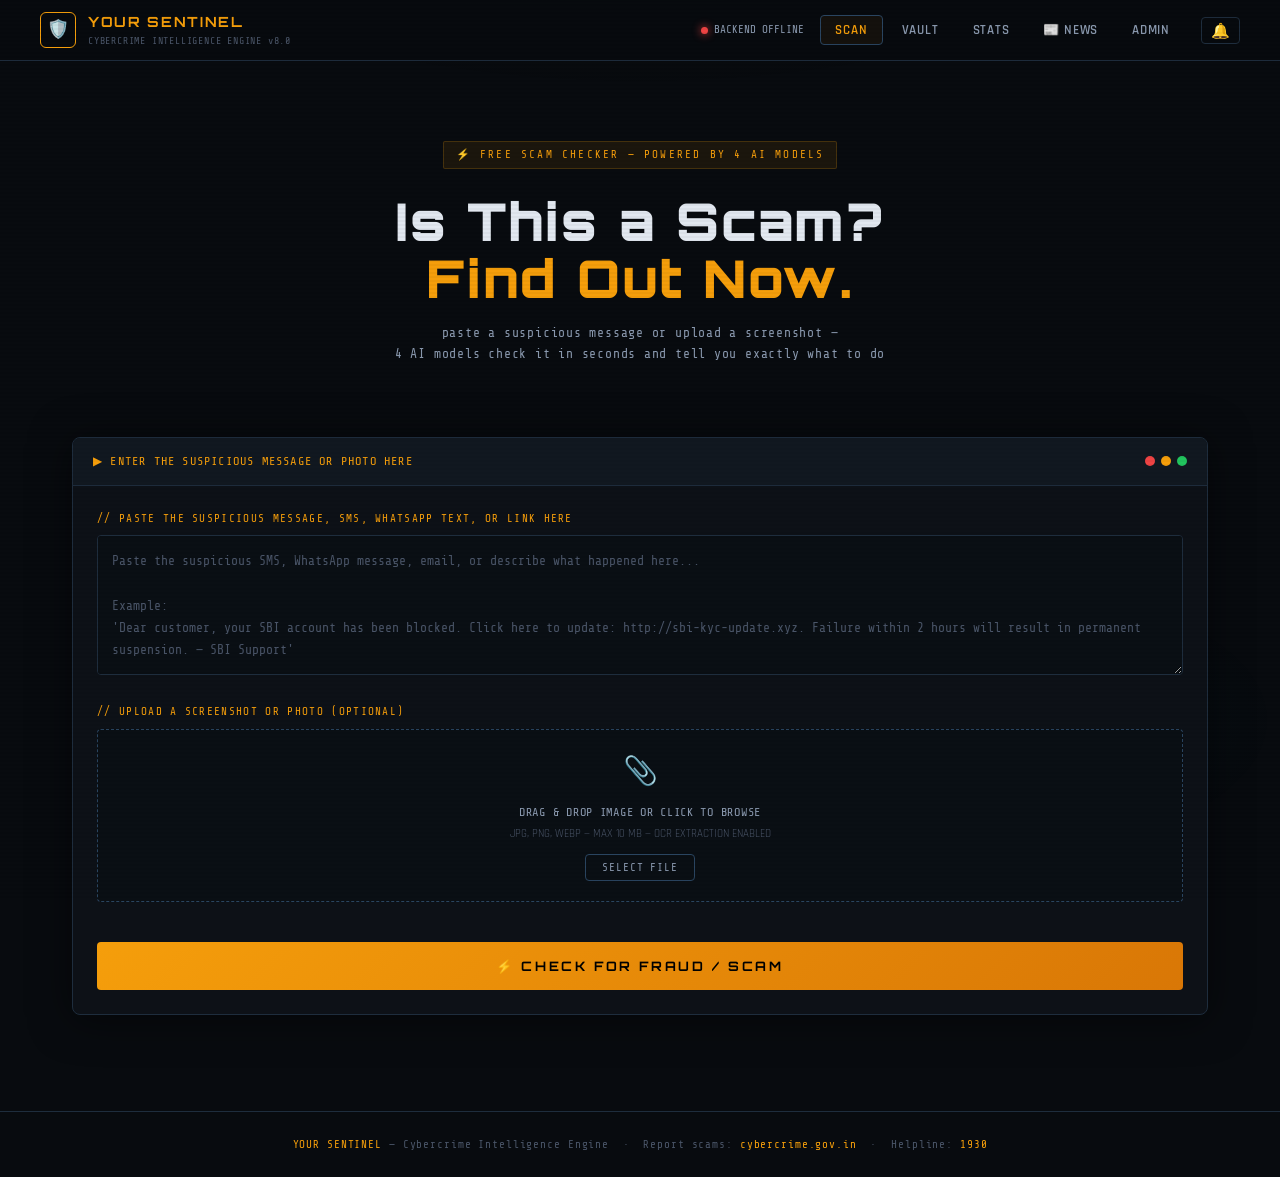
==== commit 1f51bb0f: "old version" ====
--- a/your-sentinel/frontend/index.html
+++ b/your-sentinel/frontend/index.html
@@ -3,14 +3,15 @@
 <head>
   <meta charset="UTF-8" />
   <meta name="viewport" content="width=device-width, initial-scale=1.0" />
-  <title>your sentinel | cybercrime intelligence engine</title>
+  <title>Your Sentinel | Cybercrime Intelligence Engine</title>
+  <meta name="description" content="Free AI-powered scam and cybercrime detection for Indian citizens. Check any suspicious message or image instantly." />
   <link rel="preconnect" href="https://fonts.googleapis.com" />
   <link rel="preconnect" href="https://fonts.gstatic.com" crossorigin />
   <link href="https://fonts.googleapis.com/css2?family=Share+Tech+Mono&family=Rajdhani:wght@400;500;600;700&family=Orbitron:wght@400;700;900&display=swap" rel="stylesheet" />
   <style>
-    /* ====================================================================
-       DESIGN SYSTEM — CYBERCRIME FORENSICS AESTHETIC (ORIGINAL — UNCHANGED)
-    ==================================================================== */
+    /* =====================================================================
+       DESIGN SYSTEM
+    ===================================================================== */
     :root {
       --bg-void:       #080b0f;
       --bg-panel:      #0d1117;
@@ -21,11 +22,8 @@
       --amber:         #f59e0b;
       --amber-dim:     #92600a;
       --red:           #ef4444;
-      --red-dim:       #7f1d1d;
       --green:         #22c55e;
-      --green-dim:     #14532d;
       --orange:        #f97316;
-      --blue:          #3b82f6;
       --cyan:          #06b6d4;
       --yellow:        #eab308;
       --text-primary:  #e2e8f0;
@@ -49,55 +47,41 @@
     }
     body::before {
       content: '';
-      position: fixed;
-      inset: 0;
+      position: fixed; inset: 0;
       background: repeating-linear-gradient(0deg,transparent,transparent 2px,rgba(0,0,0,0.03) 2px,rgba(0,0,0,0.03) 4px);
-      pointer-events: none;
-      z-index: 1000;
+      pointer-events: none; z-index: 1000;
     }
     body::after {
       content: '';
-      position: fixed;
-      inset: 0;
+      position: fixed; inset: 0;
       background-image:
         radial-gradient(ellipse 80% 50% at 50% -20%, rgba(245,158,11,0.06) 0%, transparent 60%),
         radial-gradient(ellipse 40% 30% at 80% 80%, rgba(6,182,212,0.04) 0%, transparent 50%);
-      pointer-events: none;
-      z-index: 0;
-    }
-
-    /* ====================================================================
-       HEADER (ORIGINAL — only added notification bell)
-    ==================================================================== */
+      pointer-events: none; z-index: 0;
+    }
+
+    /* HEADER */
     header {
-      position: sticky;
-      top: 0;
-      z-index: 100;
-      background: rgba(8, 11, 15, 0.92);
+      position: sticky; top: 0; z-index: 200;
+      background: rgba(8,11,15,0.92);
       border-bottom: 1px solid var(--border);
       backdrop-filter: blur(12px);
       padding: 0 2rem;
     }
     .header-inner {
-      max-width: 1200px;
-      margin: 0 auto;
-      display: flex;
-      align-items: center;
-      justify-content: space-between;
-      height: 60px;
+      max-width: 1200px; margin: 0 auto;
+      display: flex; align-items: center; justify-content: space-between; height: 60px;
     }
     .logo { display: flex; align-items: center; gap: 12px; }
     .logo-icon {
       width: 36px; height: 36px;
-      border: 1.5px solid var(--amber);
-      border-radius: 6px;
-      display: flex; align-items: center; justify-content: center;
-      font-size: 18px;
+      border: 1.5px solid var(--amber); border-radius: 6px;
+      display: flex; align-items: center; justify-content: center; font-size: 18px;
       animation: shield-pulse 3s ease-in-out infinite;
     }
     @keyframes shield-pulse {
-      0%, 100% { box-shadow: 0 0 8px rgba(245,158,11,0.3); border-color: var(--amber); }
-      50%       { box-shadow: 0 0 20px rgba(245,158,11,0.6); border-color: #fbbf24; }
+      0%,100% { box-shadow: 0 0 8px rgba(245,158,11,0.3); border-color: var(--amber); }
+      50%      { box-shadow: 0 0 20px rgba(245,158,11,0.6); border-color: #fbbf24; }
     }
     .logo-text { font-family: var(--font-display); font-size: 14px; font-weight: 700; letter-spacing: 0.12em; color: var(--amber); }
     .logo-sub  { font-family: var(--font-mono); font-size: 10px; color: var(--text-dim); letter-spacing: 0.08em; }
@@ -111,23 +95,22 @@
       background: var(--green); box-shadow: 0 0 8px var(--green);
       animation: blink 2s ease-in-out infinite;
     }
-    .status-dot.offline::before { background: var(--red); box-shadow: 0 0 8px var(--red); }
-    @keyframes blink { 0%, 100% { opacity: 1; } 50% { opacity: 0.4; } }
+    .status-dot.offline::before { background: var(--red); box-shadow: 0 0 8px var(--red); animation: none; }
+    @keyframes blink { 0%,100% { opacity:1; } 50% { opacity:0.4; } }
     .nav-links { display: flex; gap: 4px; }
     .nav-btn {
       padding: 6px 14px;
       border: 1px solid transparent; border-radius: var(--radius);
       background: transparent; color: var(--text-secondary);
       font-family: var(--font-ui); font-weight: 600; font-size: 13px;
-      letter-spacing: 0.06em; cursor: pointer; transition: all 0.2s;
-      text-transform: uppercase;
+      letter-spacing: 0.06em; cursor: pointer; transition: all 0.2s; text-transform: uppercase;
     }
     .nav-btn:hover, .nav-btn.active {
       color: var(--amber); border-color: var(--border-active);
       background: rgba(245,158,11,0.05);
     }
 
-    /* ── NEW: Notification bell ────────────────────────────────────────── */
+    /* NOTIFICATION BELL */
     .notif-bell-wrap { position: relative; }
     .notif-bell {
       background: transparent; border: 1px solid var(--border);
@@ -141,29 +124,24 @@
       background: var(--red); color: #fff;
       font-family: var(--font-mono); font-size: 9px; font-weight: 700;
       min-width: 16px; height: 16px; border-radius: 8px;
-      display: none; align-items: center; justify-content: center;
-      padding: 0 3px;
+      display: none; align-items: center; justify-content: center; padding: 0 3px;
     }
     .notif-badge.show { display: flex; animation: badge-pop 0.3s ease; }
     @keyframes badge-pop { from { transform: scale(0); } to { transform: scale(1); } }
 
-    /* ====================================================================
-       NEW: NOTIFICATION PANEL (dropdown)
-    ==================================================================== */
+    /* NOTIFICATION PANEL */
     .notif-panel {
       position: fixed; top: 68px; right: 20px;
       width: 360px; max-height: 480px;
       background: var(--bg-panel); border: 1px solid var(--border-active);
       border-radius: 8px; box-shadow: 0 16px 48px rgba(0,0,0,0.7);
-      z-index: 500; display: none; flex-direction: column;
-      overflow: hidden;
+      z-index: 500; display: none; flex-direction: column; overflow: hidden;
     }
     .notif-panel.open { display: flex; animation: notif-drop 0.2s ease; }
-    @keyframes notif-drop { from { opacity: 0; transform: translateY(-8px); } to { opacity: 1; transform: translateY(0); } }
+    @keyframes notif-drop { from { opacity:0; transform:translateY(-8px); } to { opacity:1; transform:translateY(0); } }
     .notif-panel-hdr {
       display: flex; align-items: center; justify-content: space-between;
-      padding: 12px 16px; background: var(--bg-card);
-      border-bottom: 1px solid var(--border);
+      padding: 12px 16px; background: var(--bg-card); border-bottom: 1px solid var(--border);
     }
     .notif-panel-title { font-family: var(--font-mono); font-size: 11px; color: var(--amber); letter-spacing: 0.12em; text-transform: uppercase; }
     .notif-mark-all {
@@ -178,49 +156,46 @@
     .notif-item {
       padding: 12px 16px; border-bottom: 1px solid var(--border);
       cursor: pointer; transition: background 0.15s; display: flex; gap: 10px;
+      border-left: 2px solid transparent;
     }
     .notif-item:hover { background: rgba(255,255,255,0.02); }
-    .notif-item.unread { border-left: 2px solid var(--amber); }
-    .notif-item.type-danger { border-left-color: var(--red); }
-    .notif-item.type-warn   { border-left-color: var(--orange); }
-    .notif-item.type-info   { border-left-color: var(--cyan); }
-    .notif-item.type-safe   { border-left-color: var(--green); }
+    .notif-item.unread { border-left-color: var(--amber); }
+    .notif-item.sev-CRITICAL { border-left-color: var(--red); }
+    .notif-item.sev-HIGH     { border-left-color: var(--orange); }
+    .notif-item.sev-MODERATE { border-left-color: var(--yellow); }
+    .notif-item.sev-LOW      { border-left-color: var(--green); }
     .notif-icon { font-size: 16px; min-width: 20px; padding-top: 1px; }
     .notif-content { flex: 1; }
-    .notif-title { font-family: var(--font-ui); font-weight: 600; font-size: 13px; color: var(--text-primary); margin-bottom: 3px; }
-    .notif-msg { font-family: var(--font-mono); font-size: 11px; color: var(--text-secondary); line-height: 1.5; }
-    .notif-time { font-family: var(--font-mono); font-size: 10px; color: var(--text-dim); margin-top: 4px; }
+    .notif-title-txt { font-family: var(--font-ui); font-weight: 600; font-size: 13px; color: var(--text-primary); margin-bottom: 3px; }
+    .notif-msg-txt { font-family: var(--font-mono); font-size: 11px; color: var(--text-secondary); line-height: 1.5; }
+    .notif-time-txt { font-family: var(--font-mono); font-size: 10px; color: var(--text-dim); margin-top: 4px; }
     .notif-empty { padding: 32px; text-align: center; font-family: var(--font-mono); font-size: 12px; color: var(--text-dim); }
 
-    /* ── NEW: Toast notifications (push from WebSocket) ──────────────── */
+    /* PUSH TOASTS */
     #push-container {
       position: fixed; bottom: 20px; left: 20px;
-      z-index: 9999; display: flex; flex-direction: column; gap: 8px;
-      width: 320px;
+      z-index: 9999; display: flex; flex-direction: column; gap: 8px; width: 320px;
     }
     .push-notif {
       background: var(--bg-card); border-radius: 6px;
       padding: 12px 14px; display: flex; gap: 10px; align-items: flex-start;
       box-shadow: 0 8px 32px rgba(0,0,0,0.6);
       border: 1px solid var(--border-active);
-      animation: push-in 0.35s cubic-bezier(.175,.885,.32,1.275);
-      cursor: pointer;
+      animation: push-in 0.35s cubic-bezier(.175,.885,.32,1.275); cursor: pointer;
     }
     .push-notif.out { animation: push-out 0.3s ease forwards; }
-    .push-notif.danger { border-color: rgba(239,68,68,0.4); }
-    .push-notif.warn   { border-color: rgba(249,115,22,0.4); }
-    .push-notif.info   { border-color: rgba(6,182,212,0.4);  }
-    .push-notif.safe   { border-color: rgba(34,197,94,0.4);  }
+    .push-notif.CRITICAL { border-color: rgba(239,68,68,0.5); }
+    .push-notif.HIGH     { border-color: rgba(249,115,22,0.5); }
+    .push-notif.MODERATE { border-color: rgba(234,179,8,0.5); }
+    .push-notif.LOW      { border-color: rgba(34,197,94,0.5); }
     .push-icon { font-size: 17px; }
     .push-body { flex: 1; }
     .push-title { font-family: var(--font-ui); font-weight: 700; font-size: 12px; color: var(--text-primary); margin-bottom: 2px; }
     .push-msg   { font-family: var(--font-mono); font-size: 11px; color: var(--text-secondary); line-height: 1.4; }
-    @keyframes push-in  { from { opacity: 0; transform: translateX(-40px); } to { opacity: 1; transform: translateX(0); } }
-    @keyframes push-out { from { opacity: 1; } to { opacity: 0; transform: translateX(-40px); } }
-
-    /* ====================================================================
-       NEW: NEWS TICKER
-    ==================================================================== */
+    @keyframes push-in  { from { opacity:0; transform:translateX(-40px); } to { opacity:1; transform:translateX(0); } }
+    @keyframes push-out { from { opacity:1; } to { opacity:0; transform:translateX(-40px); } }
+
+    /* NEWS TICKER */
     .ticker-wrap {
       background: rgba(245,158,11,0.04); border: 1px solid rgba(245,158,11,0.12);
       border-radius: var(--radius); overflow: hidden;
@@ -230,35 +205,30 @@
       font-family: var(--font-display); font-size: 9px; font-weight: 700;
       color: var(--amber); letter-spacing: 0.15em; white-space: nowrap;
       background: rgba(245,158,11,0.1); padding: 8px 12px;
-      border-right: 1px solid rgba(245,158,11,0.15); flex-shrink: 0;
-      text-transform: uppercase;
+      border-right: 1px solid rgba(245,158,11,0.15); flex-shrink: 0; text-transform: uppercase;
     }
     .ticker-track { overflow: hidden; flex: 1; padding: 0 8px; }
     .ticker-inner {
       display: flex; white-space: nowrap;
-      animation: ticker-scroll 45s linear infinite;
+      animation: ticker-scroll 50s linear infinite;
     }
     .ticker-inner:hover { animation-play-state: paused; }
     .ticker-item {
       font-family: var(--font-mono); font-size: 11px; color: var(--text-secondary);
-      padding: 8px 24px; border-right: 1px solid var(--border);
-      cursor: pointer; transition: color 0.2s; flex-shrink: 0;
+      padding: 8px 24px; border-right: 1px solid var(--border); flex-shrink: 0; cursor: pointer; transition: color 0.2s;
     }
     .ticker-item:hover { color: var(--amber); }
-    .ticker-sev { margin-right: 6px; }
-    .ticker-sev.CRITICAL { color: var(--red); }
-    .ticker-sev.HIGH     { color: var(--orange); }
-    .ticker-sev.MODERATE { color: var(--yellow); }
-    @keyframes ticker-scroll { 0% { transform: translateX(0); } 100% { transform: translateX(-50%); } }
-
-    /* ====================================================================
-       MAIN LAYOUT (ORIGINAL)
-    ==================================================================== */
+    .ticker-dot { margin-right: 6px; }
+    .ticker-dot.CRITICAL { color: var(--red); }
+    .ticker-dot.HIGH     { color: var(--orange); }
+    .ticker-dot.MODERATE { color: var(--yellow); }
+    .ticker-dot.LOW      { color: var(--green); }
+    @keyframes ticker-scroll { 0% { transform:translateX(0); } 100% { transform:translateX(-50%); } }
+
+    /* MAIN */
     main { max-width: 1200px; margin: 0 auto; padding: 2rem; position: relative; z-index: 1; }
 
-    /* ====================================================================
-       HERO (ORIGINAL)
-    ==================================================================== */
+    /* HERO */
     .hero { text-align: center; padding: 3rem 0 2rem; }
     .hero-tag {
       display: inline-block; font-family: var(--font-mono); font-size: 11px;
@@ -266,15 +236,23 @@
       background: rgba(245,158,11,0.08); border: 1px solid rgba(245,158,11,0.2);
       padding: 4px 12px; border-radius: 2px; margin-bottom: 1.5rem; text-transform: uppercase;
     }
-    .hero-title { font-family: var(--font-display); font-size: clamp(28px, 5vw, 52px); font-weight: 900; line-height: 1.1; letter-spacing: 0.04em; color: var(--text-primary); margin-bottom: 1rem; }
+    .hero-title {
+      font-family: var(--font-display); font-size: clamp(28px,5vw,52px);
+      font-weight: 900; line-height: 1.1; letter-spacing: 0.04em;
+      color: var(--text-primary); margin-bottom: 1rem;
+    }
     .hero-title span { color: var(--amber); }
-    .hero-subtitle { font-family: var(--font-mono); font-size: 13px; color: var(--text-secondary); letter-spacing: 0.06em; max-width: 520px; margin: 0 auto 2.5rem; }
-
-    /* ====================================================================
-       SCAN PANEL (ORIGINAL — UNCHANGED)
-    ==================================================================== */
+    .hero-subtitle {
+      font-family: var(--font-mono); font-size: 13px; color: var(--text-secondary);
+      letter-spacing: 0.06em; max-width: 520px; margin: 0 auto 2.5rem;
+    }
+
+    /* SCAN PANEL */
     .scan-panel { background: var(--bg-panel); border: 1px solid var(--border); border-radius: 8px; overflow: hidden; box-shadow: 0 4px 40px rgba(0,0,0,0.5); }
-    .panel-header { display: flex; align-items: center; justify-content: space-between; padding: 14px 20px; background: var(--bg-card); border-bottom: 1px solid var(--border); }
+    .panel-header {
+      display: flex; align-items: center; justify-content: space-between;
+      padding: 14px 20px; background: var(--bg-card); border-bottom: 1px solid var(--border);
+    }
     .panel-title { font-family: var(--font-mono); font-size: 12px; color: var(--amber); letter-spacing: 0.1em; text-transform: uppercase; }
     .panel-controls { display: flex; gap: 6px; }
     .panel-dot { width: 10px; height: 10px; border-radius: 50%; }
@@ -294,13 +272,19 @@
     .upload-zone {
       border: 1.5px dashed var(--border-active); border-radius: var(--radius);
       padding: 20px; text-align: center; cursor: pointer;
-      transition: all 0.2s; background: var(--bg-input); position: relative;
+      transition: all 0.2s; background: var(--bg-input);
     }
     .upload-zone:hover, .upload-zone.drag-over { border-color: var(--amber); background: rgba(245,158,11,0.04); }
     .upload-icon { font-size: 28px; margin-bottom: 8px; }
     .upload-text { font-family: var(--font-mono); font-size: 12px; color: var(--text-secondary); letter-spacing: 0.06em; }
     .upload-hint { font-size: 11px; color: var(--text-dim); margin-top: 4px; }
-    .file-preview { margin-top: 10px; display: flex; align-items: center; gap: 8px; background: rgba(34,197,94,0.06); border: 1px solid rgba(34,197,94,0.2); border-radius: var(--radius); padding: 8px 12px; font-family: var(--font-mono); font-size: 12px; color: var(--green); }
+    .file-preview {
+      margin-top: 10px; display: none; align-items: center; gap: 8px;
+      background: rgba(34,197,94,0.06); border: 1px solid rgba(34,197,94,0.2);
+      border-radius: var(--radius); padding: 8px 12px;
+      font-family: var(--font-mono); font-size: 12px; color: var(--green);
+    }
+    .file-preview.show { display: flex; }
     .scan-btn {
       width: 100%; padding: 16px;
       background: linear-gradient(135deg, var(--amber) 0%, #d97706 100%);
@@ -309,54 +293,77 @@
       letter-spacing: 0.2em; text-transform: uppercase; cursor: pointer;
       transition: all 0.2s; position: relative; overflow: hidden; margin-top: 20px;
     }
-    .scan-btn::before { content: ''; position: absolute; inset: 0; background: linear-gradient(90deg, transparent, rgba(255,255,255,0.2), transparent); transform: translateX(-100%); transition: transform 0.5s; }
+    .scan-btn::before {
+      content: ''; position: absolute; inset: 0;
+      background: linear-gradient(90deg, transparent, rgba(255,255,255,0.2), transparent);
+      transform: translateX(-100%); transition: transform 0.5s;
+    }
     .scan-btn:hover:not(:disabled)::before { transform: translateX(100%); }
     .scan-btn:hover:not(:disabled) { box-shadow: 0 0 30px rgba(245,158,11,0.4); transform: translateY(-1px); }
-    .scan-btn:active { transform: translateY(0); }
     .scan-btn:disabled { background: #2a3340; color: var(--text-dim); cursor: not-allowed; }
 
-    /* ====================================================================
-       LOADING STATE (ORIGINAL)
-    ==================================================================== */
+    /* LOADING */
     .loading-overlay { display: none; flex-direction: column; align-items: center; justify-content: center; padding: 48px 24px; gap: 20px; }
     .loading-overlay.active { display: flex; }
-    .radar-ring { width: 80px; height: 80px; border: 2px solid var(--border); border-radius: 50%; position: relative; animation: radar-rotate 2s linear infinite; }
-    .radar-ring::before { content: ''; position: absolute; inset: -2px; border-radius: 50%; border: 2px solid transparent; border-top-color: var(--amber); border-right-color: rgba(245,158,11,0.3); }
+    .radar-ring {
+      width: 80px; height: 80px; border: 2px solid var(--border);
+      border-radius: 50%; position: relative; animation: radar-rotate 2s linear infinite;
+    }
+    .radar-ring::before {
+      content: ''; position: absolute; inset: -2px; border-radius: 50%;
+      border: 2px solid transparent; border-top-color: var(--amber); border-right-color: rgba(245,158,11,0.3);
+    }
     .radar-ring::after { content: ''; position: absolute; inset: 12px; border-radius: 50%; border: 1px solid var(--border); }
     @keyframes radar-rotate { to { transform: rotate(360deg); } }
     .loading-text { font-family: var(--font-mono); font-size: 13px; color: var(--amber); letter-spacing: 0.1em; animation: loading-fade 1.5s ease-in-out infinite; }
-    @keyframes loading-fade { 0%, 100% { opacity: 1; } 50% { opacity: 0.4; } }
-    .loading-sub { font-family: var(--font-mono); font-size: 11px; color: var(--text-dim); letter-spacing: 0.06em; }
-
-    /* ====================================================================
-       RESULT DISPLAY (ORIGINAL)
-    ==================================================================== */
+    @keyframes loading-fade { 0%,100% { opacity:1; } 50% { opacity:0.4; } }
+    .loading-sub { font-family: var(--font-mono); font-size: 11px; color: var(--text-dim); letter-spacing: 0.06em; text-align: center; }
+
+    /* RESULT */
     #result-section { display: none; margin-top: 2rem; }
     #result-section.visible { display: block; animation: fade-in 0.4s ease; }
-    @keyframes fade-in { from { opacity: 0; transform: translateY(12px); } to { opacity: 1; transform: translateY(0); } }
-    .risk-banner { border-radius: 6px; padding: 20px 24px; display: flex; align-items: center; justify-content: space-between; flex-wrap: wrap; gap: 16px; margin-bottom: 20px; border: 1px solid; position: relative; overflow: hidden; }
+    @keyframes fade-in { from { opacity:0; transform:translateY(12px); } to { opacity:1; transform:translateY(0); } }
+
+    .risk-banner {
+      border-radius: 6px; padding: 20px 24px;
+      display: flex; align-items: center; justify-content: space-between;
+      flex-wrap: wrap; gap: 16px; margin-bottom: 20px;
+      border: 1px solid; position: relative; overflow: hidden;
+    }
     .risk-banner::before { content: ''; position: absolute; inset: 0; opacity: 0.06; background: currentColor; }
     .risk-banner.low      { color: var(--green);  border-color: rgba(34,197,94,0.3);  background: rgba(34,197,94,0.04); }
     .risk-banner.moderate { color: var(--amber);  border-color: rgba(245,158,11,0.3); background: rgba(245,158,11,0.04); }
     .risk-banner.high     { color: var(--orange); border-color: rgba(249,115,22,0.3); background: rgba(249,115,22,0.04); }
     .risk-banner.critical { color: var(--red);    border-color: rgba(239,68,68,0.3);  background: rgba(239,68,68,0.04); }
-    /* NEW: verify 50-50 mode banner */
     .risk-banner.verify   { color: var(--yellow); border-color: rgba(234,179,8,0.4);  background: rgba(234,179,8,0.05); }
     .risk-main { display: flex; align-items: center; gap: 16px; }
     .risk-score { font-family: var(--font-display); font-size: 48px; font-weight: 900; line-height: 1; }
     .risk-details { display: flex; flex-direction: column; gap: 2px; }
     .risk-level-badge { font-family: var(--font-display); font-size: 11px; font-weight: 700; letter-spacing: 0.2em; opacity: 0.9; }
-    .risk-category { font-family: var(--font-mono); font-size: 12px; color: var(--text-secondary); letter-spacing: 0.04em; }
-    .risk-meta { display: flex; flex-direction: column; align-items: flex-end; gap: 4px; }
+    .risk-category-lbl { font-family: var(--font-mono); font-size: 12px; color: var(--text-secondary); letter-spacing: 0.04em; }
+    .is-scam-lbl { font-family: var(--font-mono); font-size: 11px; margin-top: 4px; }
+    .risk-meta { display: flex; flex-direction: column; align-items: flex-end; gap: 6px; }
     .scan-id-badge { font-family: var(--font-mono); font-size: 11px; padding: 3px 8px; border: 1px solid var(--border); border-radius: 2px; color: var(--text-dim); }
     .confidence-bar-wrap { display: flex; align-items: center; gap: 8px; font-family: var(--font-mono); font-size: 11px; color: var(--text-secondary); }
     .confidence-bar { width: 80px; height: 4px; background: var(--border); border-radius: 2px; overflow: hidden; }
     .confidence-fill { height: 100%; background: currentColor; border-radius: 2px; transition: width 1s ease; }
+    .export-btn {
+      display: inline-flex; align-items: center; gap: 6px; padding: 8px 16px;
+      background: transparent; border: 1px solid var(--border-active);
+      border-radius: var(--radius); color: var(--text-secondary);
+      font-family: var(--font-mono); font-size: 11px; letter-spacing: 0.08em;
+      cursor: pointer; transition: all 0.2s; text-transform: uppercase; text-decoration: none;
+    }
+    .export-btn:hover { border-color: var(--amber); color: var(--amber); background: rgba(245,158,11,0.05); }
+
     .result-grid { display: grid; grid-template-columns: 1fr 1fr; gap: 16px; margin-bottom: 16px; }
     @media (max-width: 680px) { .result-grid { grid-template-columns: 1fr; } }
     .result-card { background: var(--bg-panel); border: 1px solid var(--border); border-radius: 6px; overflow: hidden; }
     .result-card.full { grid-column: 1 / -1; }
-    .card-header { padding: 10px 16px; background: var(--bg-card); border-bottom: 1px solid var(--border); display: flex; align-items: center; justify-content: space-between; }
+    .card-header {
+      padding: 10px 16px; background: var(--bg-card); border-bottom: 1px solid var(--border);
+      display: flex; align-items: center; justify-content: space-between;
+    }
     .card-title { font-family: var(--font-mono); font-size: 11px; color: var(--amber); letter-spacing: 0.12em; text-transform: uppercase; }
     .card-badge { font-family: var(--font-mono); font-size: 10px; padding: 2px 6px; border-radius: 2px; background: rgba(245,158,11,0.1); color: var(--amber); border: 1px solid rgba(245,158,11,0.2); }
     .card-body { padding: 14px 16px; }
@@ -375,62 +382,59 @@
     .indicator-empty { font-family: var(--font-mono); font-size: 11px; color: var(--text-dim); }
     .report-text { font-family: var(--font-mono); font-size: 12px; color: var(--text-secondary); line-height: 1.9; white-space: pre-wrap; max-height: 320px; overflow-y: auto; padding-right: 4px; }
     .report-text::-webkit-scrollbar { width: 4px; }
-    .report-text::-webkit-scrollbar-track { background: var(--bg-void); }
     .report-text::-webkit-scrollbar-thumb { background: var(--border-active); border-radius: 2px; }
-    .export-btn { display: inline-flex; align-items: center; gap: 6px; padding: 8px 16px; background: transparent; border: 1px solid var(--border-active); border-radius: var(--radius); color: var(--text-secondary); font-family: var(--font-mono); font-size: 11px; letter-spacing: 0.08em; cursor: pointer; transition: all 0.2s; text-transform: uppercase; text-decoration: none; }
-    .export-btn:hover { border-color: var(--amber); color: var(--amber); background: rgba(245,158,11,0.05); }
-
-    /* ====================================================================
-       NEW: VERIFY 50-50 CARD
-    ==================================================================== */
+
+    /* VERIFY / MISMATCH CARDS */
     .verify-card {
-      background: rgba(234,179,8,0.04);
-      border: 1px solid rgba(234,179,8,0.25);
-      border-radius: 6px; padding: 16px; margin-bottom: 16px;
-      display: none;
+      background: rgba(234,179,8,0.04); border: 1px solid rgba(234,179,8,0.25);
+      border-radius: 6px; padding: 16px; margin-bottom: 16px; display: none;
     }
     .verify-card.show { display: block; animation: fade-in 0.4s ease; }
-    .verify-card-title {
-      font-family: var(--font-display); font-size: 11px; font-weight: 700;
-      color: var(--yellow); letter-spacing: 0.15em; text-transform: uppercase;
-      margin-bottom: 12px;
-    }
+    .verify-card-title { font-family: var(--font-display); font-size: 11px; font-weight: 700; color: var(--yellow); letter-spacing: 0.15em; text-transform: uppercase; margin-bottom: 12px; }
     .verify-steps { list-style: none; display: flex; flex-direction: column; gap: 8px; }
     .verify-step { display: flex; gap: 10px; }
     .verify-step-num { font-family: var(--font-display); font-size: 10px; font-weight: 700; color: var(--yellow); min-width: 22px; padding-top: 2px; }
     .verify-step-txt { font-family: var(--font-mono); font-size: 12px; color: var(--text-secondary); line-height: 1.6; }
 
-    /* ====================================================================
-       NEW: MISMATCH ALERT CARD
-    ==================================================================== */
     .mismatch-card {
-      background: rgba(239,68,68,0.04);
-      border: 1px solid rgba(239,68,68,0.3);
-      border-radius: 6px; padding: 14px 16px; margin-bottom: 16px;
-      display: none;
+      background: rgba(239,68,68,0.04); border: 1px solid rgba(239,68,68,0.3);
+      border-radius: 6px; padding: 14px 16px; margin-bottom: 16px; display: none;
     }
     .mismatch-card.show { display: block; animation: fade-in 0.3s ease; }
-    .mismatch-card-title {
-      font-family: var(--font-display); font-size: 10px; font-weight: 700;
-      color: var(--red); letter-spacing: 0.15em; text-transform: uppercase;
-      margin-bottom: 8px;
-    }
-    .mismatch-item {
-      font-family: var(--font-mono); font-size: 11px; color: #fca5a5;
-      padding: 4px 0; border-bottom: 1px solid rgba(239,68,68,0.1);
-      line-height: 1.5;
-    }
+    .mismatch-card-title { font-family: var(--font-display); font-size: 10px; font-weight: 700; color: var(--red); letter-spacing: 0.15em; text-transform: uppercase; margin-bottom: 8px; }
+    .mismatch-item { font-family: var(--font-mono); font-size: 11px; color: #fca5a5; padding: 4px 0; border-bottom: 1px solid rgba(239,68,68,0.1); line-height: 1.5; }
     .mismatch-item:last-child { border-bottom: none; }
 
-    /* ====================================================================
-       HISTORY (ORIGINAL)
-    ==================================================================== */
-    #history-section { display: none; margin-top: 1rem; }
-    #history-section.visible { display: block; animation: fade-in 0.3s ease; }
+    /* URL THREATS CARD */
+    .url-threats-card {
+      background: rgba(249,115,22,0.04); border: 1px solid rgba(249,115,22,0.25);
+      border-radius: 6px; padding: 14px 16px; margin-bottom: 16px; display: none;
+    }
+    .url-threats-card.show { display: block; animation: fade-in 0.3s ease; }
+    .url-threats-title { font-family: var(--font-display); font-size: 10px; font-weight: 700; color: var(--orange); letter-spacing: 0.15em; text-transform: uppercase; margin-bottom: 8px; }
+    .url-threat-item { font-family: var(--font-mono); font-size: 11px; color: #fdba74; padding: 4px 0; border-bottom: 1px solid rgba(249,115,22,0.1); word-break: break-all; }
+    .url-threat-item:last-child { border-bottom: none; }
+
+    /* REPORT CTA */
+    .report-cta-btn {
+      display: inline-flex; align-items: center; gap: 6px; padding: 10px 20px;
+      background: rgba(239,68,68,0.1); border: 1px solid rgba(239,68,68,0.4);
+      border-radius: var(--radius); color: #fca5a5;
+      font-family: var(--font-mono); font-size: 12px; letter-spacing: 0.08em;
+      cursor: pointer; transition: all 0.2s; text-transform: uppercase; display: none; margin-top: 12px;
+    }
+    .report-cta-btn:hover { background: rgba(239,68,68,0.18); border-color: var(--red); }
+    .report-cta-btn.show { display: inline-flex; }
+
+    /* HISTORY / VAULT */
     .history-header { display: flex; align-items: center; justify-content: space-between; margin-bottom: 16px; }
-    .history-title { font-family: var(--font-display); font-size: 14px; font-weight: 700; letter-spacing: 0.08em; color: var(--text-primary); }
+    .section-title { font-family: var(--font-display); font-size: 14px; font-weight: 700; letter-spacing: 0.08em; color: var(--text-primary); }
     .history-list { display: flex; flex-direction: column; gap: 8px; }
-    .history-item { display: grid; grid-template-columns: 140px 1fr auto auto; align-items: center; gap: 12px; padding: 12px 16px; background: var(--bg-panel); border: 1px solid var(--border); border-radius: 4px; cursor: pointer; transition: border-color 0.2s; }
+    .history-item {
+      display: grid; grid-template-columns: 140px 1fr auto auto; align-items: center;
+      gap: 12px; padding: 12px 16px; background: var(--bg-panel);
+      border: 1px solid var(--border); border-radius: 4px; cursor: pointer; transition: border-color 0.2s;
+    }
     .history-item:hover { border-color: var(--border-active); }
     .history-id { font-family: var(--font-mono); font-size: 12px; color: var(--amber); }
     .history-preview { font-family: var(--font-mono); font-size: 11px; color: var(--text-secondary); white-space: nowrap; overflow: hidden; text-overflow: ellipsis; }
@@ -442,39 +446,28 @@
     .history-time { font-family: var(--font-mono); font-size: 10px; color: var(--text-dim); }
     .history-empty { text-align: center; padding: 48px; font-family: var(--font-mono); font-size: 13px; color: var(--text-dim); }
 
-    /* ====================================================================
-       STATS (ORIGINAL)
-    ==================================================================== */
-    #stats-section { display: none; margin-top: 1rem; }
-    #stats-section.visible { display: block; animation: fade-in 0.3s ease; }
-    .stats-grid { display: grid; grid-template-columns: repeat(auto-fit, minmax(200px, 1fr)); gap: 16px; margin-bottom: 24px; }
+    /* STATS */
+    .stats-grid { display: grid; grid-template-columns: repeat(auto-fit, minmax(180px, 1fr)); gap: 16px; margin-bottom: 24px; }
     .stat-card { background: var(--bg-panel); border: 1px solid var(--border); border-radius: 6px; padding: 20px; text-align: center; }
     .stat-value { font-family: var(--font-display); font-size: 36px; font-weight: 900; color: var(--amber); line-height: 1; margin-bottom: 6px; }
     .stat-label { font-family: var(--font-mono); font-size: 11px; color: var(--text-dim); letter-spacing: 0.1em; text-transform: uppercase; }
 
-    /* ====================================================================
-       NEW: NEWS BOARD
-    ==================================================================== */
+    /* NEWS */
     .news-grid { display: grid; grid-template-columns: repeat(auto-fill, minmax(340px, 1fr)); gap: 16px; }
     .news-card {
       background: var(--bg-panel); border: 1px solid var(--border);
-      border-radius: 6px; overflow: hidden; cursor: pointer;
-      transition: border-color 0.2s, transform 0.2s;
+      border-radius: 6px; overflow: hidden; cursor: pointer; transition: border-color 0.2s, transform 0.2s;
     }
     .news-card:hover { border-color: var(--border-active); transform: translateY(-2px); }
     .news-card-hdr {
-      padding: 10px 14px; background: var(--bg-card);
-      border-bottom: 1px solid var(--border);
+      padding: 10px 14px; background: var(--bg-card); border-bottom: 1px solid var(--border);
       display: flex; align-items: center; justify-content: space-between;
     }
-    .news-sev {
-      font-family: var(--font-mono); font-size: 10px; font-weight: 700;
-      padding: 2px 7px; border-radius: 2px; letter-spacing: 0.08em;
-    }
-    .news-sev.CRITICAL { background: rgba(239,68,68,0.1);   color: var(--red);    border: 1px solid rgba(239,68,68,0.25); }
-    .news-sev.HIGH     { background: rgba(249,115,22,0.1);  color: var(--orange); border: 1px solid rgba(249,115,22,0.25); }
-    .news-sev.MODERATE { background: rgba(234,179,8,0.1);   color: var(--yellow); border: 1px solid rgba(234,179,8,0.25); }
-    .news-sev.LOW      { background: rgba(34,197,94,0.1);   color: var(--green);  border: 1px solid rgba(34,197,94,0.25); }
+    .news-sev { font-family: var(--font-mono); font-size: 10px; font-weight: 700; padding: 2px 7px; border-radius: 2px; letter-spacing: 0.08em; }
+    .news-sev.CRITICAL { background: rgba(239,68,68,0.1);  color: var(--red);    border: 1px solid rgba(239,68,68,0.25); }
+    .news-sev.HIGH     { background: rgba(249,115,22,0.1); color: var(--orange); border: 1px solid rgba(249,115,22,0.25); }
+    .news-sev.MODERATE { background: rgba(234,179,8,0.1);  color: var(--yellow); border: 1px solid rgba(234,179,8,0.25); }
+    .news-sev.LOW      { background: rgba(34,197,94,0.1);  color: var(--green);  border: 1px solid rgba(34,197,94,0.25); }
     .news-date { font-family: var(--font-mono); font-size: 10px; color: var(--text-dim); }
     .news-card-body { padding: 14px; }
     .news-cat { font-family: var(--font-mono); font-size: 10px; color: var(--cyan); letter-spacing: 0.1em; text-transform: uppercase; margin-bottom: 6px; }
@@ -485,8 +478,7 @@
     .news-tips-btn {
       font-family: var(--font-mono); font-size: 10px; color: var(--amber);
       background: rgba(245,158,11,0.06); border: 1px solid rgba(245,158,11,0.2);
-      border-radius: 2px; padding: 3px 8px; cursor: pointer; letter-spacing: 0.06em;
-      transition: all 0.2s;
+      border-radius: 2px; padding: 3px 8px; cursor: pointer; letter-spacing: 0.06em; transition: all 0.2s;
     }
     .news-tips-btn:hover { background: rgba(245,158,11,0.12); }
     .news-filters { display: flex; gap: 8px; flex-wrap: wrap; margin-bottom: 16px; align-items: center; }
@@ -494,19 +486,15 @@
       font-family: var(--font-mono); font-size: 10px; padding: 4px 10px;
       border: 1px solid var(--border); border-radius: 2px;
       background: transparent; color: var(--text-secondary);
-      cursor: pointer; transition: all 0.2s; letter-spacing: 0.06em;
-      text-transform: uppercase;
-    }
-    .news-filter-btn:hover, .news-filter-btn.active {
-      border-color: var(--amber); color: var(--amber); background: rgba(245,158,11,0.05);
-    }
+      cursor: pointer; transition: all 0.2s; letter-spacing: 0.06em; text-transform: uppercase;
+    }
+    .news-filter-btn:hover, .news-filter-btn.active { border-color: var(--amber); color: var(--amber); background: rgba(245,158,11,0.05); }
     .news-empty { text-align: center; padding: 48px; font-family: var(--font-mono); font-size: 13px; color: var(--text-dim); }
 
-    /* ── Tips modal overlay ──────────────────────────────────────────── */
+    /* TIPS MODAL */
     .tips-overlay {
       position: fixed; inset: 0; background: rgba(0,0,0,0.7);
-      z-index: 800; display: none; align-items: center; justify-content: center;
-      padding: 20px;
+      z-index: 800; display: none; align-items: center; justify-content: center; padding: 20px;
     }
     .tips-overlay.open { display: flex; animation: fade-in 0.2s ease; }
     .tips-modal {
@@ -515,10 +503,8 @@
       max-height: 80vh; overflow-y: auto; box-shadow: 0 24px 64px rgba(0,0,0,0.8);
     }
     .tips-modal-hdr {
-      padding: 14px 18px; background: var(--bg-card);
-      border-bottom: 1px solid var(--border);
-      display: flex; align-items: center; justify-content: space-between;
-      position: sticky; top: 0;
+      padding: 14px 18px; background: var(--bg-card); border-bottom: 1px solid var(--border);
+      display: flex; align-items: center; justify-content: space-between; position: sticky; top: 0;
     }
     .tips-modal-title { font-family: var(--font-display); font-size: 11px; font-weight: 700; color: var(--amber); letter-spacing: 0.12em; text-transform: uppercase; }
     .tips-close { background: none; border: none; color: var(--text-dim); cursor: pointer; font-size: 18px; line-height: 1; }
@@ -530,19 +516,37 @@
     .tips-item { display: flex; gap: 10px; }
     .tips-num { font-family: var(--font-display); font-size: 10px; color: var(--amber); min-width: 20px; padding-top: 2px; }
     .tips-txt { font-family: var(--font-mono); font-size: 12px; color: var(--text-secondary); line-height: 1.6; }
-    .tips-helpline {
-      margin-top: 16px; padding: 10px 14px;
-      background: rgba(34,197,94,0.05); border: 1px solid rgba(34,197,94,0.2);
-      border-radius: 4px; font-family: var(--font-mono); font-size: 12px; color: var(--green);
-    }
-
-    /* ====================================================================
-       ERROR / TOAST (ORIGINAL)
-    ==================================================================== */
-    .error-card { background: rgba(239,68,68,0.06); border: 1px solid rgba(239,68,68,0.3); border-radius: 4px; padding: 16px; display: flex; gap: 12px; align-items: flex-start; font-family: var(--font-mono); font-size: 12px; color: #fca5a5; margin-top: 16px; }
-    .toast { position: fixed; bottom: 24px; right: 24px; z-index: 9999; background: var(--bg-card); border: 1px solid var(--border-active); border-radius: 4px; padding: 12px 20px; font-family: var(--font-mono); font-size: 12px; color: var(--text-secondary); display: none; box-shadow: 0 8px 32px rgba(0,0,0,0.5); }
-
-    /* Floating download button — always visible after scan */
+    .tips-helpline { margin-top: 16px; padding: 10px 14px; background: rgba(34,197,94,0.05); border: 1px solid rgba(34,197,94,0.2); border-radius: 4px; font-family: var(--font-mono); font-size: 12px; color: var(--green); }
+
+    /* ADMIN */
+    .admin-login-wrap { max-width: 420px; margin: 0 auto; }
+    .admin-input {
+      width: 100%; background: var(--bg-input); border: 1px solid var(--border);
+      border-radius: var(--radius); color: var(--text-primary);
+      font-family: var(--font-mono); font-size: 13px; padding: 10px 14px; outline: none;
+      transition: border-color 0.2s;
+    }
+    .admin-input:focus { border-color: var(--amber-dim); }
+    .admin-table { width: 100%; border-collapse: collapse; font-size: 13px; }
+    .admin-th {
+      padding: 0.75rem 0.5rem; font-family: var(--font-mono); font-size: 10px;
+      color: var(--cyan); letter-spacing: 0.1em; text-align: left; text-transform: uppercase;
+      border-bottom: 1px solid var(--border);
+    }
+    .admin-td { padding: 0.75rem 0.5rem; border-bottom: 1px solid var(--border); vertical-align: top; }
+
+    /* TOAST */
+    .toast {
+      position: fixed; bottom: 24px; right: 24px; z-index: 9999;
+      background: var(--bg-card); border: 1px solid var(--border-active);
+      border-radius: 4px; padding: 12px 20px;
+      font-family: var(--font-mono); font-size: 12px; color: var(--text-secondary);
+      display: none; box-shadow: 0 8px 32px rgba(0,0,0,0.5);
+    }
+    .toast.show { display: block; animation: toast-in 0.3s ease; }
+    @keyframes toast-in { from { opacity:0; transform:translateY(12px); } to { opacity:1; transform:translateY(0); } }
+
+    /* FLOAT DOWNLOAD */
     .float-download {
       position: fixed; bottom: 24px; right: 24px; z-index: 8000;
       background: linear-gradient(135deg, var(--amber) 0%, #d97706 100%);
@@ -550,23 +554,23 @@
       padding: 12px 20px; font-family: var(--font-display);
       font-size: 11px; font-weight: 700; letter-spacing: 0.15em;
       cursor: pointer; display: none;
-      box-shadow: 0 4px 24px rgba(245,158,11,0.5);
-      transition: all 0.2s; text-transform: uppercase;
+      box-shadow: 0 4px 24px rgba(245,158,11,0.5); transition: all 0.2s; text-transform: uppercase;
     }
     .float-download:hover { transform: translateY(-2px); box-shadow: 0 8px 32px rgba(245,158,11,0.6); }
     .float-download.show { display: block; animation: toast-in 0.3s ease; }
-    .toast.show { display: block; animation: toast-in 0.3s ease; }
-    @keyframes toast-in { from { opacity: 0; transform: translateY(12px); } to { opacity: 1; transform: translateY(0); } }
-
-    /* ====================================================================
-       FOOTER (ORIGINAL)
-    ==================================================================== */
+
+    /* ERROR */
+    .error-card {
+      background: rgba(239,68,68,0.06); border: 1px solid rgba(239,68,68,0.3);
+      border-radius: 4px; padding: 16px; display: flex; gap: 12px; align-items: flex-start;
+      font-family: var(--font-mono); font-size: 12px; color: #fca5a5; margin-top: 16px;
+    }
+
+    /* FOOTER */
     footer { border-top: 1px solid var(--border); margin-top: 4rem; padding: 24px 2rem; text-align: center; font-family: var(--font-mono); font-size: 11px; color: var(--text-dim); letter-spacing: 0.08em; }
     footer span { color: var(--amber); }
 
-    /* ====================================================================
-       RESPONSIVE (ORIGINAL)
-    ==================================================================== */
+    /* RESPONSIVE */
     @media (max-width: 600px) {
       main { padding: 1rem; }
       .header-inner { padding: 0 1rem; }
@@ -578,32 +582,26 @@
 </head>
 <body>
 
-<!-- ═══════════════════════════════════════════════════════════════════════
-     PUSH NOTIFICATION CONTAINER
-══════════════════════════════════════════════════════════════════════════ -->
+<!-- PUSH CONTAINER -->
 <div id="push-container"></div>
 
-<!-- ═══════════════════════════════════════════════════════════════════════
-     NOTIFICATION PANEL
-══════════════════════════════════════════════════════════════════════════ -->
+<!-- NOTIFICATION PANEL -->
 <div class="notif-panel" id="notif-panel">
   <div class="notif-panel-hdr">
     <span class="notif-panel-title">// alerts</span>
-    <button class="notif-mark-all" onclick="markAllRead()">Mark all read</button>
+    <button class="notif-mark-all" id="btn-mark-all-read">Mark all read</button>
   </div>
   <div class="notif-list" id="notif-list">
     <div class="notif-empty">No alerts yet</div>
   </div>
 </div>
 
-<!-- ═══════════════════════════════════════════════════════════════════════
-     TIPS MODAL
-══════════════════════════════════════════════════════════════════════════ -->
-<div class="tips-overlay" id="tips-overlay" onclick="closeTips(event)">
+<!-- TIPS MODAL -->
+<div class="tips-overlay" id="tips-overlay">
   <div class="tips-modal">
     <div class="tips-modal-hdr">
       <span class="tips-modal-title" id="tips-modal-title">// prevention tips</span>
-      <button class="tips-close" onclick="closeTipsModal()">✕</button>
+      <button class="tips-close" id="tips-close-btn">✕</button>
     </div>
     <div class="tips-modal-body">
       <div class="tips-modal-subtitle" id="tips-modal-cat"></div>
@@ -614,44 +612,38 @@
   </div>
 </div>
 
-<!-- ═══════════════════════════════════════════════════════════════════════
-     HEADER
-══════════════════════════════════════════════════════════════════════════ -->
+<!-- HEADER -->
 <header>
   <div class="header-inner">
     <div class="logo">
       <div class="logo-icon">🛡️</div>
       <div>
         <div class="logo-text">YOUR SENTINEL</div>
-        <div class="logo-sub">CYBERCRIME INTELLIGENCE ENGINE v7.0</div>
+        <div class="logo-sub">CYBERCRIME INTELLIGENCE ENGINE v8.0</div>
       </div>
     </div>
     <div class="header-status">
       <div class="status-dot" id="ai-status-indicator">AI CORE ONLINE</div>
       <div class="nav-links">
-        <button class="nav-btn active" onclick="showView('scan', event)">SCAN</button>
-        <button class="nav-btn"        onclick="showView('history', event)">VAULT</button>
-        <button class="nav-btn"        onclick="showView('stats', event)">STATS</button>
-        <button class="nav-btn"        onclick="showView('news', event)">📰 NEWS</button>
+        <button class="nav-btn active" id="nav-scan"    onclick="showView('scan',    this)">SCAN</button>
+        <button class="nav-btn"        id="nav-history" onclick="showView('history', this)">VAULT</button>
+        <button class="nav-btn"        id="nav-stats"   onclick="showView('stats',   this)">STATS</button>
+        <button class="nav-btn"        id="nav-news"    onclick="showView('news',    this)">📰 NEWS</button>
+        <button class="nav-btn"        id="nav-admin"   onclick="showView('admin',   this)">ADMIN</button>
       </div>
-      <!-- Notification bell -->
       <div class="notif-bell-wrap">
-        <button class="notif-bell" onclick="toggleNotifPanel()">🔔</button>
+        <button class="notif-bell" id="notif-bell-btn">🔔</button>
         <div class="notif-badge" id="notif-badge">0</div>
       </div>
     </div>
   </div>
 </header>
 
-<!-- ═══════════════════════════════════════════════════════════════════════
-     MAIN
-══════════════════════════════════════════════════════════════════════════ -->
+<!-- MAIN -->
 <main>
 
-  <!-- ── SCAN VIEW ─────────────────────────────────────────────────────── -->
-  <div id="scan-view">
-
-    <!-- News ticker — shown at top of scan view -->
+  <!-- ── SCAN VIEW ─────────────────────────────────────── -->
+  <div id="view-scan">
     <div class="ticker-wrap" id="news-ticker" style="display:none">
       <span class="ticker-label">⚡ live alerts</span>
       <div class="ticker-track">
@@ -660,15 +652,14 @@
     </div>
 
     <div class="hero">
-      <div class="hero-tag">⚡ free scam checker — powered by AI</div>
+      <div class="hero-tag">⚡ free scam checker — powered by 4 AI models</div>
       <h1 class="hero-title">Is This a Scam?<br><span>Find Out Now.</span></h1>
       <p class="hero-subtitle">
         paste a suspicious message or upload a screenshot —<br>
-        we will check if it is fraud and tell you what to do
+        4 AI models check it in seconds and tell you exactly what to do
       </p>
     </div>
 
-    <!-- Scan Panel (ORIGINAL — UNCHANGED) -->
     <div class="scan-panel">
       <div class="panel-header">
         <span class="panel-title">▶ enter the suspicious message or photo here</span>
@@ -697,65 +688,71 @@
             <div class="upload-icon">📎</div>
             <div class="upload-text">DRAG & DROP IMAGE OR CLICK TO BROWSE</div>
             <div class="upload-hint">JPG, PNG, WEBP — MAX 10 MB — OCR EXTRACTION ENABLED</div>
-            <button type="button" onclick="document.getElementById('file-input').click()"
+            <button type="button" id="browse-btn"
               style="margin-top:10px;padding:6px 16px;background:transparent;border:1px solid var(--border-active);border-radius:var(--radius);color:var(--text-secondary);font-family:var(--font-mono);font-size:11px;cursor:pointer;letter-spacing:0.08em;">
               SELECT FILE
             </button>
           </div>
-          <div class="file-preview" id="file-preview" style="display:none">
+          <div class="file-preview" id="file-preview">
             <span>✓</span>
             <span id="file-name">filename.png</span>
-            <button onclick="clearFile()" style="background:none;border:none;color:var(--text-dim);cursor:pointer;margin-left:auto">✕</button>
+            <button id="clear-file-btn" style="background:none;border:none;color:var(--text-dim);cursor:pointer;margin-left:auto">✕</button>
           </div>
         </div>
-        <button class="scan-btn" id="scan-btn" onclick="runScan()">
-          ⚡ CHECK FOR FRAUD / SCAM
-        </button>
+        <button class="scan-btn" id="scan-btn">⚡ CHECK FOR FRAUD / SCAM</button>
       </div>
       <div class="loading-overlay" id="loading-overlay">
         <div class="radar-ring"></div>
-        <div class="loading-text">CHECKING FOR FRAUD...</div>
-        <div class="loading-sub">Our AI is analysing your message — please wait a moment</div>
+        <div class="loading-text">ANALYSING WITH 4 AI MODELS...</div>
+        <div class="loading-sub" id="loading-sub">Extracting URLs and scanning for patterns...</div>
       </div>
     </div>
 
     <div id="error-display"></div>
 
-    <!-- NEW: Mismatch alert (shown when fake numbers/websites detected) -->
+    <!-- Mismatch alert -->
     <div class="mismatch-card" id="mismatch-card">
       <div class="mismatch-card-title">🚨 fake official details detected</div>
       <div id="mismatch-list"></div>
     </div>
 
-    <!-- NEW: Verify 50-50 card (shown for family/emotional scams) -->
+    <!-- Verify 50-50 card -->
     <div class="verify-card" id="verify-card">
       <div class="verify-card-title">⚡ how to verify in 60 seconds</div>
       <ul class="verify-steps" id="verify-steps"></ul>
     </div>
 
-    <!-- Result section (ORIGINAL — UNCHANGED) -->
+    <!-- URL threats card -->
+    <div class="url-threats-card" id="url-threats-card">
+      <div class="url-threats-title">🔗 malicious urls detected</div>
+      <div id="url-threats-list"></div>
+    </div>
+
+    <!-- Result section -->
     <div id="result-section">
       <div class="risk-banner" id="risk-banner">
         <div class="risk-main">
           <div class="risk-score" id="risk-score-val">0%</div>
           <div class="risk-details">
             <div class="risk-level-badge" id="risk-level-badge">LOW</div>
-            <div class="risk-category" id="risk-category">Unknown</div>
-            <div style="font-family:var(--font-mono);font-size:11px;margin-top:4px;" id="is-scam-label"></div>
+            <div class="risk-category-lbl" id="risk-category">Unknown</div>
+            <div class="is-scam-lbl" id="is-scam-label"></div>
           </div>
         </div>
         <div class="risk-meta">
           <div class="scan-id-badge" id="scan-id-display">SN-XXXXXXXX</div>
           <div class="confidence-bar-wrap">
-            CONFIDENCE LEVEL
+            CONFIDENCE
             <div class="confidence-bar">
               <div class="confidence-fill" id="confidence-fill" style="width:0%"></div>
             </div>
             <span id="confidence-val">0%</span>
           </div>
-          <button class="export-btn" id="export-btn" onclick="exportReport()">↓ DOWNLOAD COMPLAINT REPORT</button>
+          <button class="export-btn" id="export-btn">↓ DOWNLOAD REPORT</button>
+          <button class="report-cta-btn" id="report-cta-btn">📋 FILE POLICE COMPLAINT →</button>
         </div>
       </div>
+
       <div class="result-grid">
         <div class="result-card">
           <div class="card-header"><span class="card-title">// threat summary</span></div>
@@ -764,12 +761,12 @@
         <div class="result-card">
           <div class="card-header">
             <span class="card-title">// warning signs found</span>
-            <span class="card-badge" id="trigger-count">0 warning signs</span>
+            <span class="card-badge" id="trigger-count">0 triggers</span>
           </div>
           <div class="card-body"><div class="trigger-list" id="trigger-list"></div></div>
         </div>
         <div class="result-card">
-          <div class="card-header"><span class="card-title">// what you should do right now</span></div>
+          <div class="card-header"><span class="card-title">// what to do right now</span></div>
           <div class="card-body"><ul class="action-list" id="action-list"></ul></div>
         </div>
         <div class="result-card">
@@ -777,48 +774,52 @@
           <div class="card-body" id="indicators-body"></div>
         </div>
         <div class="result-card full">
-          <div class="card-header"><span class="card-title">// ready-to-submit complaint report</span></div>
+          <div class="card-header"><span class="card-title">// forensic report</span></div>
           <div class="card-body"><div class="report-text" id="forensic-report">—</div></div>
         </div>
       </div>
     </div>
   </div>
 
-  <!-- ── VAULT VIEW (ORIGINAL) ─────────────────────────────────────────── -->
-  <div id="history-view" style="display:none">
+  <!-- ── VAULT VIEW ─────────────────────────────────────── -->
+  <div id="view-history" style="display:none">
     <div class="history-header">
-      <div class="history-title">MY SCAN HISTORY</div>
-      <button class="export-btn" onclick="fetchHistory()">↻ REFRESH</button>
+      <div class="section-title">MY SCAN VAULT</div>
+      <button class="export-btn" id="btn-refresh-history">↻ REFRESH</button>
     </div>
     <div class="history-list" id="history-list">
       <div class="history-empty">Loading vault records...</div>
     </div>
   </div>
 
-  <!-- ── STATS VIEW (ORIGINAL) ─────────────────────────────────────────── -->
-  <div id="stats-view" style="display:none">
+  <!-- ── STATS VIEW ─────────────────────────────────────── -->
+  <div id="view-stats" style="display:none">
     <div class="history-header">
-      <div class="history-title">SCAN STATISTICS</div>
-      <button class="export-btn" onclick="fetchStats()">↻ REFRESH</button>
-    </div>
-    <div class="stats-grid">
-      <div class="stat-card"><div class="stat-value" id="stat-total">—</div><div class="stat-label">total scans</div></div>
-      <div class="stat-card"><div class="stat-value" id="stat-high">—</div><div class="stat-label">high risk scans</div></div>
-      <div class="stat-card"><div class="stat-value" id="stat-avg">—</div><div class="stat-label">avg risk score</div></div>
-      <div class="stat-card"><div class="stat-value" id="stat-news">—</div><div class="stat-label">news articles</div></div>
-      <div class="stat-card"><div class="stat-value" id="stat-reports">—</div><div class="stat-label">victim reports</div></div>
+      <div class="section-title">SCAN STATISTICS</div>
+      <button class="export-btn" id="btn-refresh-stats">↻ REFRESH</button>
+    </div>
+    <div class="stats-grid" id="stats-grid">
+      <div class="stat-card"><div class="stat-value" id="stat-total">—</div><div class="stat-label">Total Scans</div></div>
+      <div class="stat-card"><div class="stat-value" id="stat-scams">—</div><div class="stat-label">Scams Detected</div></div>
+      <div class="stat-card"><div class="stat-value" id="stat-critical">—</div><div class="stat-label">Critical Alerts</div></div>
+      <div class="stat-card"><div class="stat-value" id="stat-verify">—</div><div class="stat-label">Verify Mode</div></div>
+      <div class="stat-card"><div class="stat-value" id="stat-reports">—</div><div class="stat-label">Reports Filed</div></div>
+      <div class="stat-card"><div class="stat-value" id="stat-community">—</div><div class="stat-label">Community Confirms</div></div>
+      <div class="stat-card"><div class="stat-value" id="stat-news">—</div><div class="stat-label">News Articles</div></div>
+      <div class="stat-card"><div class="stat-value" id="stat-urls">—</div><div class="stat-label">URLs Checked</div></div>
     </div>
   </div>
 
-  <!-- ── NEWS VIEW ─────────────────────────────────────────────────────── -->
-  <div id="news-view" style="display:none">
+  <!-- ── NEWS VIEW ─────────────────────────────────────── -->
+  <div id="view-news" style="display:none">
     <div class="history-header">
-      <div class="history-title">SCAM INTELLIGENCE BOARD</div>
+      <div class="section-title">SCAM INTELLIGENCE BOARD</div>
       <div class="news-filters">
-        <button class="news-filter-btn active" onclick="filterNews('', event)">ALL</button>
-        <button class="news-filter-btn" onclick="filterNews('CRITICAL', event)">CRITICAL</button>
-        <button class="news-filter-btn" onclick="filterNews('HIGH', event)">HIGH</button>
-        <button class="news-filter-btn" onclick="filterNews('MODERATE', event)">MODERATE</button>
+        <button class="news-filter-btn active" data-sev="">ALL</button>
+        <button class="news-filter-btn" data-sev="CRITICAL">CRITICAL</button>
+        <button class="news-filter-btn" data-sev="HIGH">HIGH</button>
+        <button class="news-filter-btn" data-sev="MODERATE">MODERATE</button>
+        <button class="news-filter-btn" data-sev="LOW">LOW</button>
       </div>
     </div>
     <div class="news-grid" id="news-grid">
@@ -826,14 +827,14 @@
     </div>
   </div>
 
-  <!-- ── ADMIN VIEW ─────────────────────────────────────────────────────── -->
-  <div id="admin-view" style="display:none">
+  <!-- ── ADMIN VIEW ─────────────────────────────────────── -->
+  <div id="view-admin" style="display:none">
     <div class="history-header">
-      <div class="history-title">ADMIN CONTROL PANEL</div>
+      <div class="section-title">ADMIN CONTROL PANEL</div>
     </div>
 
     <!-- Login -->
-    <div id="admin-login" style="max-width:400px;margin:0 auto">
+    <div id="admin-login" class="admin-login-wrap">
       <div class="scan-panel">
         <div class="panel-header">
           <span class="panel-title">▶ administrator authentication</span>
@@ -844,42 +845,40 @@
         <div class="panel-body" style="display:flex;flex-direction:column;gap:14px">
           <div class="input-group" style="margin:0">
             <label class="input-label">// username</label>
-            <input type="text" id="admin-user" placeholder="admin username"
-              style="width:100%;background:var(--bg-input);border:1px solid var(--border);border-radius:var(--radius);color:var(--text-primary);font-family:var(--font-mono);font-size:13px;padding:10px 14px;outline:none;transition:border-color 0.2s"
-              onfocus="this.style.borderColor='var(--amber-dim)'" onblur="this.style.borderColor='var(--border)'" />
+            <input type="text" id="admin-user" class="admin-input" placeholder="admin username" />
           </div>
           <div class="input-group" style="margin:0">
             <label class="input-label">// password</label>
-            <input type="password" id="admin-pass" placeholder="••••••••"
-              style="width:100%;background:var(--bg-input);border:1px solid var(--border);border-radius:var(--radius);color:var(--text-primary);font-family:var(--font-mono);font-size:13px;padding:10px 14px;outline:none;transition:border-color 0.2s"
-              onfocus="this.style.borderColor='var(--amber-dim)'" onblur="this.style.borderColor='var(--border)'"
-              onkeydown="if(event.key==='Enter') adminLogin()" />
+            <input type="password" id="admin-pass" class="admin-input" placeholder="••••••••" />
           </div>
-          <button class="scan-btn" style="margin-top:0" onclick="adminLogin()">🔐 AUTHENTICATE</button>
+          <button class="scan-btn" id="btn-admin-login" style="margin-top:0">🔐 AUTHENTICATE</button>
         </div>
       </div>
     </div>
 
-    <!-- Dashboard (hidden until logged in) -->
+    <!-- Dashboard -->
     <div id="admin-dashboard" style="display:none">
-      <div style="display:flex;align-items:center;justify-content:space-between;margin-bottom:16px">
+      <div style="display:flex;align-items:center;justify-content:space-between;margin-bottom:16px;flex-wrap:wrap;gap:8px">
         <div style="font-family:var(--font-mono);font-size:12px;color:var(--green)">✓ AUTHENTICATED — SAKSHAMITAL</div>
-        <button class="export-btn" id="btn-admin-logout">⏻ LOGOUT</button>
+        <div style="display:flex;gap:8px">
+          <button class="export-btn" id="btn-refresh-reports">↻ REFRESH REPORTS</button>
+          <button class="export-btn" id="btn-admin-logout">⏻ LOGOUT</button>
+        </div>
       </div>
-      <div style="overflow-x:auto">
-        <table style="width:100%;border-collapse:collapse;font-size:13px">
+      <div style="overflow-x:auto;background:var(--bg-panel);border:1px solid var(--border);border-radius:6px;padding:1rem">
+        <table class="admin-table">
           <thead>
-            <tr style="border-bottom:1px solid var(--border)">
-              <th style="padding:0.75rem 0.5rem;font-family:var(--font-mono);font-size:10px;color:var(--cyan);letter-spacing:0.1em;text-align:left;text-transform:uppercase">Report ID</th>
-              <th style="padding:0.75rem 0.5rem;font-family:var(--font-mono);font-size:10px;color:var(--cyan);letter-spacing:0.1em;text-align:left;text-transform:uppercase">Victim</th>
-              <th style="padding:0.75rem 0.5rem;font-family:var(--font-mono);font-size:10px;color:var(--cyan);letter-spacing:0.1em;text-align:left;text-transform:uppercase">Incident</th>
-              <th style="padding:0.75rem 0.5rem;font-family:var(--font-mono);font-size:10px;color:var(--cyan);letter-spacing:0.1em;text-align:left;text-transform:uppercase">Suspect</th>
-              <th style="padding:0.75rem 0.5rem;font-family:var(--font-mono);font-size:10px;color:var(--cyan);letter-spacing:0.1em;text-align:left;text-transform:uppercase">Date</th>
-              <th style="padding:0.75rem 0.5rem;font-family:var(--font-mono);font-size:10px;color:var(--cyan);letter-spacing:0.1em;text-align:left;text-transform:uppercase">Amount</th>
+            <tr>
+              <th class="admin-th">Report ID</th>
+              <th class="admin-th">Victim</th>
+              <th class="admin-th">Incident</th>
+              <th class="admin-th">Suspect Info</th>
+              <th class="admin-th">Date</th>
+              <th class="admin-th">Amount Lost</th>
             </tr>
           </thead>
           <tbody id="admin-reports-table">
-            <tr><td colspan="6" style="padding:2rem;text-align:center;color:var(--text-dim);font-family:var(--font-mono);font-size:12px">No reports retrieved yet.</td></tr>
+            <tr><td colspan="6" class="admin-td" style="text-align:center;color:var(--text-dim);font-family:var(--font-mono);font-size:12px">No reports retrieved yet.</td></tr>
           </tbody>
         </table>
       </div>
@@ -888,27 +887,28 @@
 
 </main>
 
-<!-- ── FLOATING DOWNLOAD BTN ─────────────────────────────────────────── -->
-<button class="float-download" id="float-download" onclick="exportReport()">↓ DOWNLOAD REPORT</button>
-
-<!-- ── TOAST ─────────────────────────────────────────────────────────── -->
+<!-- FLOATING DOWNLOAD BTN -->
+<button class="float-download" id="float-download">↓ DOWNLOAD REPORT</button>
+
+<!-- TOAST -->
 <div class="toast" id="toast"></div>
 
-<!-- ── FOOTER ────────────────────────────────────────────────────────── -->
+<!-- FOOTER -->
 <footer>
-  <span>YOUR SENTINEL</span> — cybercrime intelligence engine &nbsp;·&nbsp;
+  <span>YOUR SENTINEL</span> — Cybercrime Intelligence Engine &nbsp;·&nbsp;
   Report scams: <span>cybercrime.gov.in</span> &nbsp;·&nbsp; Helpline: <span>1930</span>
 </footer>
 
 <script>
-  /* ====================================================================
-     CONFIG
-  ==================================================================== */
+  /* =====================================================================
+     CONFIG — matches backend Render deployment URL
+  ===================================================================== */
   const API_BASE = 'https://your-sentinel.onrender.com';
-
-  /* ====================================================================
+  const WS_BASE  = 'wss://your-sentinel.onrender.com';
+
+  /* =====================================================================
      UTILITIES
-  ==================================================================== */
+  ===================================================================== */
   function esc(s) {
     return String(s ?? '').replace(/&/g,'&amp;').replace(/</g,'&lt;').replace(/>/g,'&gt;').replace(/"/g,'&quot;');
   }
@@ -922,7 +922,11 @@
     } catch { return iso; }
   }
 
-  function showToast(msg, duration = 3000) {
+  function sevIcon(sev) {
+    return { CRITICAL: '🔴', HIGH: '🟠', MODERATE: '🟡', LOW: '🟢' }[sev] || '⚪';
+  }
+
+  function showToast(msg, duration = 3500) {
     const t = document.getElementById('toast');
     t.textContent = msg;
     t.classList.add('show');
@@ -930,52 +934,236 @@
   }
 
   async function apiFetch(path, opts = {}) {
-    const res = await fetch(API_BASE + path, { headers: { 'Content-Type': 'application/json', ...opts.headers }, ...opts });
+    const res = await fetch(API_BASE + path, {
+      headers: { 'Content-Type': 'application/json', ...(opts.headers || {}) },
+      ...opts
+    });
     const json = await res.json();
-    if (!res.ok) throw new Error(json.detail || json.message || 'Request failed');
+    if (!res.ok) throw new Error(json.detail || json.message || `HTTP ${res.status}`);
     return json;
   }
 
-  /* ====================================================================
-     HEALTH CHECK
-  ==================================================================== */
+  /* =====================================================================
+     HEALTH CHECK — GET /health
+     Response: { success, status, version, ai_status, database, websocket_connections }
+  ===================================================================== */
   async function checkHealth() {
     const el = document.getElementById('ai-status-indicator');
     try {
-      await apiFetch('/health');
+      const json = await apiFetch('/health');
+      const allAi = Object.values(json.ai_status || {}).some(Boolean);
       el.classList.remove('offline');
-      el.textContent = 'AI CORE ONLINE';
+      el.textContent = json.database ? 'AI CORE ONLINE' : 'AI ONLINE — DB DEGRADED';
     } catch {
       el.classList.add('offline');
       el.textContent = 'BACKEND OFFLINE';
     }
   }
-  checkHealth();
-
-  /* ====================================================================
+
+  /* =====================================================================
+     WEBSOCKET — /ws/notifications
+     Backend sends: { event: "notification", data: { type, title, message, severity, scan_id, notification_id, is_read, created_at } }
+     Backend responds to "ping" with "pong"
+  ===================================================================== */
+  let wsReconnectTimer = null;
+
+  function connectWebSocket() {
+    try {
+      const ws = new WebSocket(WS_BASE + '/ws/notifications');
+
+      ws.onopen = () => {
+        console.log('[WS] Connected to notification stream');
+        // keepalive ping every 25s
+        const ping = setInterval(() => {
+          if (ws.readyState === WebSocket.OPEN) ws.send('ping');
+          else clearInterval(ping);
+        }, 25000);
+      };
+
+      ws.onmessage = (evt) => {
+        try {
+          const msg = JSON.parse(evt.data);
+          if (msg.event === 'notification' && msg.data) {
+            handleWsNotification(msg.data);
+          }
+        } catch {}
+      };
+
+      ws.onclose = () => {
+        console.log('[WS] Disconnected — reconnecting in 5s');
+        wsReconnectTimer = setTimeout(connectWebSocket, 5000);
+      };
+
+      ws.onerror = () => ws.close();
+    } catch {}
+  }
+
+  /* =====================================================================
+     NOTIFICATIONS — GET /notifications, GET /notifications/unread-count,
+                     POST /notifications/mark-read
+     NotificationRecord fields: notification_id, type, title, message, severity, is_read, scan_id, created_at
+  ===================================================================== */
+  let localNotifications = [];
+  let localUnread = 0;
+
+  function handleWsNotification(data) {
+    // data matches NotificationRecord schema from backend
+    localNotifications.unshift({
+      notification_id: data.notification_id || String(Date.now()),
+      type:    data.type    || 'info',
+      title:   data.title   || 'Alert',
+      message: data.message || '',
+      severity:data.severity|| 'MODERATE',
+      is_read: false,
+      scan_id: data.scan_id || null,
+      created_at: data.created_at || new Date().toISOString()
+    });
+    localUnread++;
+    renderNotifBadge();
+    renderNotifList();
+    showPushNotif(data);
+  }
+
+  async function loadNotifications() {
+    try {
+      const json = await apiFetch('/notifications?limit=30');
+      // data: List[NotificationRecord]
+      localNotifications = json.data || [];
+      localUnread = localNotifications.filter(n => !n.is_read).length;
+      renderNotifBadge();
+      renderNotifList();
+    } catch {}
+    try {
+      const cnt = await apiFetch('/notifications/unread-count');
+      // { success, count }
+      localUnread = cnt.count ?? localUnread;
+      renderNotifBadge();
+    } catch {}
+  }
+
+  function renderNotifBadge() {
+    const badge = document.getElementById('notif-badge');
+    if (localUnread > 0) { badge.textContent = localUnread; badge.classList.add('show'); }
+    else badge.classList.remove('show');
+  }
+
+  function renderNotifList() {
+    const list = document.getElementById('notif-list');
+    if (!localNotifications.length) {
+      list.innerHTML = '<div class="notif-empty">No alerts yet</div>';
+      return;
+    }
+    list.innerHTML = localNotifications.slice(0, 25).map(n => `
+      <div class="notif-item ${n.is_read ? '' : 'unread'} sev-${esc(n.severity)}"
+           data-id="${esc(n.notification_id)}" onclick="markOneRead('${esc(n.notification_id)}')">
+        <div class="notif-icon">${sevIcon(n.severity)}</div>
+        <div class="notif-content">
+          <div class="notif-title-txt">${esc(n.title)}</div>
+          <div class="notif-msg-txt">${esc(n.message || '')}</div>
+          <div class="notif-time-txt">${fmtTime(n.created_at)}</div>
+        </div>
+      </div>
+    `).join('');
+  }
+
+  function markOneRead(id) {
+    const n = localNotifications.find(x => x.notification_id === id);
+    if (n && !n.is_read) { n.is_read = true; localUnread = Math.max(0, localUnread - 1); }
+    renderNotifBadge();
+    renderNotifList();
+    // POST /notifications/mark-read — { notification_ids: [id] }
+    apiFetch('/notifications/mark-read', {
+      method: 'POST',
+      body: JSON.stringify({ notification_ids: [id] })
+    }).catch(() => {});
+  }
+
+  async function markAllRead() {
+    localNotifications.forEach(n => n.is_read = true);
+    localUnread = 0;
+    renderNotifBadge();
+    renderNotifList();
+    // POST /notifications/mark-read — null marks all
+    apiFetch('/notifications/mark-read', {
+      method: 'POST',
+      body: JSON.stringify({ notification_ids: null })
+    }).catch(() => {});
+  }
+
+  document.getElementById('btn-mark-all-read').addEventListener('click', markAllRead);
+
+  function toggleNotifPanel() {
+    document.getElementById('notif-panel').classList.toggle('open');
+  }
+  document.getElementById('notif-bell-btn').addEventListener('click', toggleNotifPanel);
+  document.addEventListener('click', e => {
+    const panel = document.getElementById('notif-panel');
+    const wrap  = document.querySelector('.notif-bell-wrap');
+    if (!wrap.contains(e.target) && !panel.contains(e.target)) panel.classList.remove('open');
+  });
+
+  function showPushNotif(data) {
+    const c = document.getElementById('push-container');
+    const el = document.createElement('div');
+    el.className = `push-notif ${esc(data.severity || 'MODERATE')}`;
+    el.innerHTML = `
+      <div class="push-icon">${sevIcon(data.severity)}</div>
+      <div class="push-body">
+        <div class="push-title">${esc(data.title)}</div>
+        <div class="push-msg">${esc(data.message || '')}</div>
+      </div>`;
+    el.onclick = () => el.remove();
+    c.appendChild(el);
+    setTimeout(() => { el.classList.add('out'); setTimeout(() => el.remove(), 300); }, 5000);
+  }
+
+  /* =====================================================================
+     NEWS TICKER — GET /news/ticker
+     Response: { success, data: [{ article_id, title, severity }] }
+  ===================================================================== */
+  async function loadTicker() {
+    try {
+      const json = await apiFetch('/news/ticker');
+      // data: List[TickerItem] — article_id, title, severity
+      const items = json.data || [];
+      if (!items.length) return;
+      const doubled = [...items, ...items]; // seamless loop
+      document.getElementById('ticker-inner').innerHTML = doubled.map(i =>
+        `<span class="ticker-item"><span class="ticker-dot ${esc(i.severity)}">●</span>${esc(i.title)}</span>`
+      ).join('');
+      document.getElementById('news-ticker').style.display = 'flex';
+    } catch {
+      document.getElementById('news-ticker').style.display = 'none';
+    }
+  }
+
+  /* =====================================================================
      VIEW SWITCHING
-  ==================================================================== */
-  function showView(view, e) {
-    ['scan','history','stats','news','admin'].forEach(v => {
-      document.getElementById(v + '-view').style.display = v === view ? 'block' : 'none';
+  ===================================================================== */
+  const VIEWS = ['scan', 'history', 'stats', 'news', 'admin'];
+
+  function showView(view, btnEl) {
+    VIEWS.forEach(v => {
+      document.getElementById('view-' + v).style.display = v === view ? 'block' : 'none';
     });
     document.querySelectorAll('.nav-btn').forEach(b => b.classList.remove('active'));
-    if (e && e.currentTarget) e.currentTarget.classList.add('active');
+    if (btnEl) btnEl.classList.add('active');
     if (view === 'history') fetchHistory();
     if (view === 'stats')   fetchStats();
     if (view === 'news')    fetchNews('');
     if (view === 'admin')   initAdmin();
   }
 
-  /* ====================================================================
+  /* =====================================================================
      FILE UPLOAD
-  ==================================================================== */
+  ===================================================================== */
   let selectedFile = null;
   const uploadZone = document.getElementById('upload-zone');
   const fileInput  = document.getElementById('file-input');
 
+  document.getElementById('browse-btn').addEventListener('click', e => { e.stopPropagation(); fileInput.click(); });
   uploadZone.addEventListener('click', () => fileInput.click());
-  uploadZone.addEventListener('dragover', e => { e.preventDefault(); uploadZone.classList.add('drag-over'); });
+  uploadZone.addEventListener('dragover',  e => { e.preventDefault(); uploadZone.classList.add('drag-over'); });
   uploadZone.addEventListener('dragleave', () => uploadZone.classList.remove('drag-over'));
   uploadZone.addEventListener('drop', e => {
     e.preventDefault(); uploadZone.classList.remove('drag-over');
@@ -986,20 +1174,59 @@
   function setFile(f) {
     selectedFile = f;
     document.getElementById('file-name').textContent = f.name;
-    document.getElementById('file-preview').style.display = 'flex';
+    document.getElementById('file-preview').classList.add('show');
   }
   function clearFile() {
     selectedFile = null;
     fileInput.value = '';
-    document.getElementById('file-preview').style.display = 'none';
-  }
-
-  /* ====================================================================
-     SCAN
-  ==================================================================== */
+    document.getElementById('file-preview').classList.remove('show');
+  }
+  document.getElementById('clear-file-btn').addEventListener('click', clearFile);
+
+  /* =====================================================================
+     SCAN — POST /analyze (multipart)
+     Request: FormData { text: string, file?: File }
+     Response: { success, data: AnalyzeResponseData }
+     AnalyzeResponseData fields:
+       scan_id, input_text, input_type, has_image, image_filename,
+       risk_score, risk_level, category, verdict, is_scam, verify_mode,
+       behaviour_scores, behaviour_triggers[{ pattern, label, keywords, score }],
+       mutation_matches, mismatch_alerts[{ claimed_entity, message, claimed_value }],
+       url_threats[{ url, domain, is_malicious, threat_score, threat_types }],
+       extracted_urls, forensic_narrative, recommended_actions,
+       suspect_phone, suspect_upi, suspect_website,
+       summary, pipeline_duration_ms, verify_steps, prevention
+  ===================================================================== */
   let lastScanId = null;
 
-  async function runScan() {
+  const PIPELINE_MSGS = [
+    'Extracting URLs from message...',
+    'AI 3: Verifying links with Google Safe Browsing & VirusTotal...',
+    'AI 2: Gemini Vision — OCR + image analysis...',
+    'AI 1: Behaviour Engine & Mismatch Detector running...',
+    'AI 2: Deep contextual NLP analysis (Hinglish/Hindi/English)...',
+    'Blending AI outputs — computing unified verdict...',
+    'AI 4: Groq Llama-3.1 — generating forensic narrative...',
+    'Saving to vault & notifying administrators...',
+  ];
+  let pipelineMsgIdx = 0;
+  let pipelineTimer  = null;
+
+  function startPipelineAnim() {
+    pipelineMsgIdx = 0;
+    const sub = document.getElementById('loading-sub');
+    sub.textContent = PIPELINE_MSGS[0];
+    pipelineTimer = setInterval(() => {
+      pipelineMsgIdx = Math.min(pipelineMsgIdx + 1, PIPELINE_MSGS.length - 1);
+      sub.textContent = PIPELINE_MSGS[pipelineMsgIdx];
+    }, 2200);
+  }
+
+  function stopPipelineAnim() {
+    if (pipelineTimer) { clearInterval(pipelineTimer); pipelineTimer = null; }
+  }
+
+  document.getElementById('scan-btn').addEventListener('click', async () => {
     const text = document.getElementById('evidence-text').value.trim();
     if (!text && !selectedFile) { showToast('Please enter a message or upload a screenshot.'); return; }
 
@@ -1009,8 +1236,11 @@
     document.getElementById('result-section').classList.remove('visible');
     document.getElementById('mismatch-card').classList.remove('show');
     document.getElementById('verify-card').classList.remove('show');
+    document.getElementById('url-threats-card').classList.remove('show');
     document.getElementById('error-display').innerHTML = '';
     document.getElementById('float-download').classList.remove('show');
+    document.getElementById('report-cta-btn').classList.remove('show');
+    startPipelineAnim();
 
     try {
       const form = new FormData();
@@ -1021,81 +1251,113 @@
       const json = await res.json();
       if (!res.ok) throw new Error(json.detail || 'Analysis failed');
 
-      displayResult(json.data ?? json);
+      stopPipelineAnim();
+      displayResult(json.data);
     } catch (err) {
+      stopPipelineAnim();
       document.getElementById('error-display').innerHTML =
         `<div class="error-card">⚠ ${esc(err.message)}</div>`;
     } finally {
       btn.disabled = false;
       document.getElementById('loading-overlay').classList.remove('active');
     }
-  }
-
+  });
+
+  /* =====================================================================
+     DISPLAY RESULT — maps every field from AnalyzeResponseData
+  ===================================================================== */
   function displayResult(d) {
     lastScanId = d.scan_id;
-    const level = (d.risk_level || 'LOW').toLowerCase();
-
-    // Banner
+
+    // Risk banner — risk_level: LOW, MODERATE, HIGH, CRITICAL, VERIFY
+    const lvl = d.verify_mode ? 'verify' : (d.risk_level || 'LOW').toLowerCase();
     const banner = document.getElementById('risk-banner');
-    banner.className = 'risk-banner ' + level;
-    document.getElementById('risk-score-val').textContent = Math.round(d.risk_score || 0) + '%';
-    document.getElementById('risk-level-badge').textContent = d.risk_level || 'LOW';
-    document.getElementById('risk-category').textContent   = (d.category || '').replace(/_/g,' ');
-    document.getElementById('is-scam-label').textContent   = d.is_scam ? '⚠ FRAUD DETECTED' : '✓ Appears Safe';
+    banner.className = 'risk-banner ' + lvl;
+
+    document.getElementById('risk-score-val').textContent  = Math.round(d.risk_score || 0) + '%';
+    document.getElementById('risk-level-badge').textContent = d.verify_mode ? 'VERIFY MODE' : (d.risk_level || 'LOW');
+    document.getElementById('risk-category').textContent   = (d.category || '').replace(/_/g, ' ').toUpperCase();
+    document.getElementById('is-scam-label').textContent   = d.is_scam ? '⚠ FRAUD CONFIRMED' : (d.verify_mode ? '⚡ VERIFY BEFORE SENDING MONEY' : '✓ Appears Safe');
     document.getElementById('scan-id-display').textContent = d.scan_id || '—';
 
-    const conf = Math.round((d.confidence || 0) * 100);
+    // Confidence from behaviour_scores — use max score as proxy
+    const scores = d.behaviour_scores || {};
+    const maxScore = Object.values(scores).length ? Math.max(...Object.values(scores)) : (d.risk_score / 100);
+    const conf = Math.min(Math.round(maxScore * 100), 100);
     document.getElementById('confidence-fill').style.width = conf + '%';
     document.getElementById('confidence-val').textContent  = conf + '%';
 
-    // Summary
+    // Summary — from unified.summary
     document.getElementById('result-summary').textContent = d.summary || '—';
 
-    // Triggers
-    const triggers = d.behaviour_triggers || d.triggers || [];
-    const triggerList = document.getElementById('trigger-list');
-    const triggerCount = document.getElementById('trigger-count');
-    triggerList.innerHTML = triggers.length
-      ? triggers.map(t => `<span class="trigger-chip">${esc(t.label || t)}</span>`).join('')
-      : '<span style="font-family:var(--font-mono);font-size:11px;color:var(--text-dim)">No suspicious patterns found</span>';
-    triggerCount.textContent = triggers.length + ' warning signs';
-
-    // Actions
-    const actions = d.recommended_actions || d.actions || [];
+    // behaviour_triggers — each has: pattern, label, keywords[], score
+    const triggers = d.behaviour_triggers || [];
+    document.getElementById('trigger-count').textContent = triggers.length + ' triggers';
+    document.getElementById('trigger-list').innerHTML = triggers.length
+      ? triggers.map(t => `<span class="trigger-chip">${esc(t.label)}</span>`).join('')
+      : '<span style="font-family:var(--font-mono);font-size:11px;color:var(--text-dim)">No suspicious triggers found</span>';
+
+    // recommended_actions
+    const actions = d.recommended_actions || [];
     document.getElementById('action-list').innerHTML = actions.map((a, i) =>
-      `<li class="action-item"><span class="action-num">${String(i+1).padStart(2,'0')}.</span><span class="action-text">${esc(a)}</span></li>`
-    ).join('') || '<li class="action-item"><span class="action-text" style="color:var(--text-dim)">No specific actions required.</span></li>';
-
-    // Indicators
-    const inds = d.indicators || {};
+      `<li class="action-item">
+        <span class="action-num">${String(i+1).padStart(2,'0')}.</span>
+        <span class="action-text">${esc(a)}</span>
+      </li>`
+    ).join('') || '<li class="action-item"><span class="action-text" style="color:var(--text-dim)">No specific actions.</span></li>';
+
+    // Indicators — build from suspect_phone, suspect_upi, suspect_website, extracted_urls
     const indBody = document.getElementById('indicators-body');
-    const groups = Object.entries(inds).filter(([,v]) => Array.isArray(v) && v.length);
-    indBody.innerHTML = groups.length ? groups.map(([type, vals]) =>
-      `<div class="indicator-group">
-        <div class="indicator-type">${esc(type)}</div>
-        <div class="indicator-values">${vals.map(v => `<span class="indicator-chip">${esc(v)}</span>`).join('')}</div>
-      </div>`
-    ).join('') : '<span class="indicator-empty">No specific indicators extracted.</span>';
-
-    // Forensic report
-    document.getElementById('forensic-report').textContent = d.forensic_narrative || d.report || '—';
-
-    // Mismatch card
+    const indGroups = [];
+    if (d.suspect_phone)   indGroups.push(['suspect phone',   [d.suspect_phone]]);
+    if (d.suspect_upi)     indGroups.push(['suspect UPI',     [d.suspect_upi]]);
+    if (d.suspect_website) indGroups.push(['suspect website', [d.suspect_website]]);
+    if ((d.extracted_urls || []).length)
+      indGroups.push(['extracted URLs', d.extracted_urls.slice(0, 5)]);
+    indBody.innerHTML = indGroups.length
+      ? indGroups.map(([type, vals]) => `
+          <div class="indicator-group">
+            <div class="indicator-type">${esc(type)}</div>
+            <div class="indicator-values">${vals.map(v => `<span class="indicator-chip">${esc(v)}</span>`).join('')}</div>
+          </div>`).join('')
+      : '<span class="indicator-empty">No specific indicators found.</span>';
+
+    // forensic_narrative — from AI 4 / Groq background
+    document.getElementById('forensic-report').textContent = d.forensic_narrative || 'Generating forensic narrative in background via AI 4 (Groq Llama-3.1)...';
+
+    // mismatch_alerts — each: claimed_entity, message, claimed_value
     const mismatches = d.mismatch_alerts || [];
     if (mismatches.length) {
       document.getElementById('mismatch-list').innerHTML = mismatches.map(m =>
-        `<div class="mismatch-item">⚠ ${esc(m.claimed_entity || m)}: ${esc(m.message || m.description || '')}</div>`
+        `<div class="mismatch-item">⚠ <strong>${esc(m.claimed_entity || '')}</strong>: ${esc(m.message || m.claimed_value || '')}</div>`
       ).join('');
       document.getElementById('mismatch-card').classList.add('show');
     }
 
-    // Verify card
+    // verify_steps — only present when verify_mode=true
     const verifySteps = d.verify_steps || [];
     if (d.verify_mode && verifySteps.length) {
       document.getElementById('verify-steps').innerHTML = verifySteps.map((s, i) =>
-        `<li class="verify-step"><span class="verify-step-num">${String(i+1).padStart(2,'0')}.</span><span class="verify-step-txt">${esc(s)}</span></li>`
+        `<li class="verify-step">
+          <span class="verify-step-num">${String(i+1).padStart(2,'0')}.</span>
+          <span class="verify-step-txt">${esc(s)}</span>
+        </li>`
       ).join('');
       document.getElementById('verify-card').classList.add('show');
+    }
+
+    // url_threats — each: url, domain, is_malicious, threat_score, threat_types[]
+    const maliciousUrls = (d.url_threats || []).filter(u => u.is_malicious);
+    if (maliciousUrls.length) {
+      document.getElementById('url-threats-list').innerHTML = maliciousUrls.map(u =>
+        `<div class="url-threat-item">🔗 <strong>${esc(u.url)}</strong> — Score: ${u.threat_score}% — ${(u.threat_types || []).join(', ')}</div>`
+      ).join('');
+      document.getElementById('url-threats-card').classList.add('show');
+    }
+
+    // Show/hide report CTA — only for confirmed scams or verify mode
+    if (d.is_scam || d.verify_mode) {
+      document.getElementById('report-cta-btn').classList.add('show');
     }
 
     document.getElementById('result-section').classList.add('visible');
@@ -1103,247 +1365,212 @@
     document.getElementById('result-section').scrollIntoView({ behavior: 'smooth', block: 'start' });
   }
 
-  /* ====================================================================
-     EXPORT
-  ==================================================================== */
-  function exportReport() {
+  /* =====================================================================
+     EXPORT — GET /export/{scan_id}
+     Returns plain text .txt file download
+  ===================================================================== */
+  document.getElementById('export-btn').addEventListener('click', () => {
     if (!lastScanId) { showToast('Run a scan first.'); return; }
     window.open(API_BASE + '/export/' + lastScanId, '_blank');
-  }
-
-  /* ====================================================================
-     HISTORY / VAULT
-  ==================================================================== */
+  });
+  document.getElementById('float-download').addEventListener('click', () => {
+    if (!lastScanId) return;
+    window.open(API_BASE + '/export/' + lastScanId, '_blank');
+  });
+
+  // Go to report.html page — GET /report?scan_id=...
+  document.getElementById('report-cta-btn').addEventListener('click', () => {
+    if (!lastScanId) return;
+    window.location.href = '/report?scan_id=' + encodeURIComponent(lastScanId);
+  });
+
+  /* =====================================================================
+     HISTORY / VAULT — GET /history?page=1&per_page=50
+     Response: { success, data: [ScanSummary], total, page, per_page }
+     ScanSummary: scan_id, risk_score, risk_level, category, verdict,
+                  is_scam, verify_mode, summary, created_at
+  ===================================================================== */
   async function fetchHistory() {
     const list = document.getElementById('history-list');
     list.innerHTML = '<div class="history-empty">Loading...</div>';
     try {
-      const json = await apiFetch('/history?limit=50');
-      const scans = json.data || json.scans || [];
-      if (!scans.length) { list.innerHTML = '<div class="history-empty">No scans yet.</div>'; return; }
+      const json = await apiFetch('/history?per_page=50');
+      const scans = json.data || [];
+      if (!scans.length) { list.innerHTML = '<div class="history-empty">No scans yet. Run your first analysis!</div>'; return; }
       list.innerHTML = scans.map(s => {
         const lvl = (s.risk_level || 'low').toLowerCase();
-        return `<div class="history-item" onclick="loadScan('${esc(s.scan_id)}')">
+        return `<div class="history-item" data-id="${esc(s.scan_id)}">
           <div class="history-id">${esc(s.scan_id)}</div>
-          <div class="history-preview">${esc(s.input_text || s.evidence_text || '')}</div>
+          <div class="history-preview">${esc(s.summary || s.category || '')}</div>
           <div class="history-score ${lvl}">${Math.round(s.risk_score || 0)}%</div>
           <div class="history-time">${fmtTime(s.created_at)}</div>
         </div>`;
       }).join('');
+
+      // Click to re-load scan — GET /scan/{scan_id}
+      list.querySelectorAll('.history-item').forEach(el => {
+        el.addEventListener('click', async () => {
+          const id = el.dataset.id;
+          try {
+            const res = await apiFetch('/scan/' + id);
+            // data: full scan payload (AnalyzeResponseData)
+            showView('scan', document.getElementById('nav-scan'));
+            displayResult(res.data);
+          } catch (err) {
+            showToast('Could not load scan: ' + err.message);
+          }
+        });
+      });
     } catch (err) {
       list.innerHTML = `<div class="history-empty">Error: ${esc(err.message)}</div>`;
     }
   }
 
-  async function loadScan(id) {
-    try {
-      const json = await apiFetch('/scan/' + id);
-      showView('scan');
-      document.querySelector('.nav-btn').classList.add('active');
-      displayResult(json.data ?? json);
-    } catch (err) {
-      showToast('Could not load scan: ' + err.message);
-    }
-  }
-
-  /* ====================================================================
-     STATS
-  ==================================================================== */
+  document.getElementById('btn-refresh-history').addEventListener('click', fetchHistory);
+
+  /* =====================================================================
+     STATS — GET /stats
+     Response: { success, data: { total_scans, scams_detected, critical_alerts,
+                 family_scams, reports_generated, community_confirmations,
+                 news_articles, urls_checked, ... all as { count: N } } }
+  ===================================================================== */
   async function fetchStats() {
     try {
       const json = await apiFetch('/stats');
-      const d = json.data ?? json;
-      document.getElementById('stat-total').textContent   = d.total_scans   ?? d.live_total_scans?.count   ?? '—';
-      document.getElementById('stat-high').textContent    = d.high_risk      ?? d.live_scams_detected?.count ?? '—';
-      document.getElementById('stat-avg').textContent     = d.avg_risk_score !== undefined ? Math.round(d.avg_risk_score) + '%' : '—';
-      document.getElementById('stat-news').textContent    = d.news_articles  ?? d.news_articles?.count       ?? '—';
-      document.getElementById('stat-reports').textContent = d.victim_reports ?? d.reports_generated?.count   ?? '—';
+      const d = json.data || {};
+      function cnt(key) { return d[key]?.count ?? d[key] ?? '—'; }
+      document.getElementById('stat-total').textContent     = cnt('total_scans');
+      document.getElementById('stat-scams').textContent     = cnt('scams_detected');
+      document.getElementById('stat-critical').textContent  = cnt('critical_alerts');
+      document.getElementById('stat-verify').textContent    = cnt('family_scams');
+      document.getElementById('stat-reports').textContent   = cnt('reports_generated');
+      document.getElementById('stat-community').textContent = cnt('community_confirmations');
+      document.getElementById('stat-news').textContent      = cnt('news_articles');
+      document.getElementById('stat-urls').textContent      = cnt('urls_checked');
     } catch (err) {
       showToast('Stats error: ' + err.message);
     }
   }
 
-  /* ====================================================================
-     NEWS
-  ==================================================================== */
-  let currentSeverityFilter = '';
-
-  function filterNews(sev, e) {
-    currentSeverityFilter = sev;
-    document.querySelectorAll('.news-filter-btn').forEach(b => b.classList.remove('active'));
-    if (e && e.currentTarget) e.currentTarget.classList.add('active');
-    fetchNews(sev);
-  }
+  document.getElementById('btn-refresh-stats').addEventListener('click', fetchStats);
+
+  /* =====================================================================
+     NEWS — GET /news?category=&severity=&limit=30
+     Response: { success, data: [NewsArticle] }
+     NewsArticle: article_id, title, summary, content, source, source_url,
+                  category, severity, is_hardcoded, published_at, scraped_at
+  ===================================================================== */
+  let newsSeverityFilter = '';
 
   async function fetchNews(severity) {
+    newsSeverityFilter = severity;
     const grid = document.getElementById('news-grid');
     grid.innerHTML = '<div class="news-empty">Loading intelligence feed...</div>';
     try {
-      const path = '/news' + (severity ? '?severity=' + severity : '');
+      let path = '/news?limit=30';
+      if (severity) path += '&severity=' + encodeURIComponent(severity);
       const json = await apiFetch(path);
-      const articles = json.data || json.articles || [];
+      const articles = json.data || [];
       if (!articles.length) { grid.innerHTML = '<div class="news-empty">No articles found.</div>'; return; }
       grid.innerHTML = articles.map(a => `
-        <div class="news-card">
+        <div class="news-card" data-article="${esc(a.article_id)}">
           <div class="news-card-hdr">
             <span class="news-sev ${esc(a.severity)}">${esc(a.severity)}</span>
-            <span class="news-date">${fmtTime(a.published_at || a.created_at)}</span>
+            <span class="news-date">${fmtTime(a.published_at || a.scraped_at)}</span>
           </div>
           <div class="news-card-body">
             <div class="news-cat">${esc(a.category || '')}</div>
             <div class="news-title">${esc(a.title)}</div>
-            <div class="news-summary">${esc(a.summary || '')}</div>
+            <div class="news-summary">${esc((a.summary || '').slice(0, 200))}</div>
           </div>
           <div class="news-footer">
             <span class="news-source">${esc(a.source || '')}</span>
-            <button class="news-tips-btn" onclick="openTips('${esc(a.article_id || a.id || '')}')">PREVENTION TIPS →</button>
+            <button class="news-tips-btn" data-article="${esc(a.article_id)}">PREVENTION TIPS →</button>
           </div>
         </div>
       `).join('');
+
+      // Tips button — GET /news/{article_id}
+      grid.querySelectorAll('.news-tips-btn').forEach(btn => {
+        btn.addEventListener('click', e => {
+          e.stopPropagation();
+          openTipsModal(btn.dataset.article);
+        });
+      });
     } catch (err) {
       grid.innerHTML = `<div class="news-empty">Error: ${esc(err.message)}</div>`;
     }
   }
 
-  async function openTips(articleId) {
-    if (!articleId) return;
+  // News filter buttons
+  document.querySelectorAll('.news-filter-btn').forEach(btn => {
+    btn.addEventListener('click', () => {
+      document.querySelectorAll('.news-filter-btn').forEach(b => b.classList.remove('active'));
+      btn.classList.add('active');
+      fetchNews(btn.dataset.sev || '');
+    });
+  });
+
+  /* =====================================================================
+     TIPS MODAL — GET /news/{article_id}
+     Response: { success, data: NewsArticle, prevention_tips: { tips[], helpline, title, ... } }
+  ===================================================================== */
+  async function openTipsModal(articleId) {
     try {
-      const json = await apiFetch('/news/' + articleId + '/tips');
-      const tips = json.data || json;
-      document.getElementById('tips-modal-title').textContent   = tips.title || '// prevention tips';
-      document.getElementById('tips-modal-cat').textContent     = tips.category || '';
-      document.getElementById('tips-modal-summary').textContent = tips.summary || '';
-      document.getElementById('tips-modal-list').innerHTML       = (tips.tips || []).map((t, i) =>
+      const json = await apiFetch('/news/' + articleId);
+      // data: NewsArticle, prevention_tips: from config.get_prevention_for_category
+      const a    = json.data || {};
+      const tips = json.prevention_tips || {};
+      document.getElementById('tips-modal-title').textContent   = a.title || '// prevention tips';
+      document.getElementById('tips-modal-cat').textContent     = a.category || '';
+      document.getElementById('tips-modal-summary').textContent = a.summary || a.content || '';
+      document.getElementById('tips-modal-list').innerHTML = (tips.tips || []).map((t, i) =>
         `<li class="tips-item"><span class="tips-num">${String(i+1).padStart(2,'0')}.</span><span class="tips-txt">${esc(t)}</span></li>`
-      ).join('');
+      ).join('') || '<li class="tips-item"><span class="tips-txt" style="color:var(--text-dim)">No specific tips available.</span></li>';
       document.getElementById('tips-modal-helpline').textContent = tips.helpline
-        ? '📞 Helpline: ' + tips.helpline : '📞 National Cyber Helpline: 1930';
+        ? '📞 Helpline: ' + tips.helpline
+        : '📞 National Cyber Helpline: 1930 | cybercrime.gov.in';
       document.getElementById('tips-overlay').classList.add('open');
     } catch (err) {
       showToast('Could not load tips: ' + err.message);
     }
   }
 
-  function closeTips(e) { if (e.target === e.currentTarget) closeTipsModal(); }
-  function closeTipsModal() { document.getElementById('tips-overlay').classList.remove('open'); }
-
-  /* ====================================================================
-     NEWS TICKER
-  ==================================================================== */
-  async function loadTicker() {
-    try {
-      const json = await apiFetch('/news?limit=10');
-      const articles = json.data || json.articles || [];
-      if (!articles.length) return;
-      const ticker = document.getElementById('news-ticker');
-      const inner  = document.getElementById('ticker-inner');
-      const doubled = [...articles, ...articles];
-      inner.innerHTML = doubled.map(a =>
-        `<span class="ticker-item"><span class="ticker-sev ${esc(a.severity)}">●</span> ${esc(a.title)}</span>`
-      ).join('');
-      ticker.style.display = 'flex';
-    } catch { /* silent */ }
-  }
-
-  /* ====================================================================
-     NOTIFICATIONS
-  ==================================================================== */
-  const notifications = [];
-  let unreadCount = 0;
-
-  function addNotification(type, icon, title, msg) {
-    const id = Date.now();
-    notifications.unshift({ id, type, icon, title, msg, time: new Date(), read: false });
-    unreadCount++;
-    renderNotifBadge();
-    renderNotifList();
-    showPushNotif(type, icon, title, msg);
-  }
-
-  function renderNotifBadge() {
-    const badge = document.getElementById('notif-badge');
-    if (unreadCount > 0) {
-      badge.textContent = unreadCount;
-      badge.classList.add('show');
-    } else {
-      badge.classList.remove('show');
-    }
-  }
-
-  function renderNotifList() {
-    const list = document.getElementById('notif-list');
-    if (!notifications.length) { list.innerHTML = '<div class="notif-empty">No alerts yet</div>'; return; }
-    list.innerHTML = notifications.slice(0, 20).map(n => `
-      <div class="notif-item ${n.read ? '' : 'unread'} type-${n.type}" onclick="markRead(${n.id})">
-        <div class="notif-icon">${n.icon}</div>
-        <div class="notif-content">
-          <div class="notif-title">${esc(n.title)}</div>
-          <div class="notif-msg">${esc(n.msg)}</div>
-          <div class="notif-time">${fmtTime(n.time.toISOString())}</div>
-        </div>
-      </div>
-    `).join('');
-  }
-
-  function markRead(id) {
-    const n = notifications.find(x => x.id === id);
-    if (n && !n.read) { n.read = true; unreadCount = Math.max(0, unreadCount - 1); }
-    renderNotifBadge(); renderNotifList();
-  }
-
-  function markAllRead() {
-    notifications.forEach(n => { n.read = true; });
-    unreadCount = 0;
-    renderNotifBadge(); renderNotifList();
-  }
-
-  function toggleNotifPanel() {
-    document.getElementById('notif-panel').classList.toggle('open');
-  }
-
-  document.addEventListener('click', e => {
-    const panel = document.getElementById('notif-panel');
-    const bell  = document.querySelector('.notif-bell-wrap');
-    if (!bell.contains(e.target) && !panel.contains(e.target)) {
-      panel.classList.remove('open');
-    }
+  document.getElementById('tips-close-btn').addEventListener('click', () => {
+    document.getElementById('tips-overlay').classList.remove('open');
   });
-
-  function showPushNotif(type, icon, title, msg) {
-    const container = document.getElementById('push-container');
-    const el = document.createElement('div');
-    el.className = 'push-notif ' + type;
-    el.innerHTML = `<div class="push-icon">${icon}</div><div class="push-body"><div class="push-title">${esc(title)}</div><div class="push-msg">${esc(msg)}</div></div>`;
-    el.onclick = () => el.remove();
-    container.appendChild(el);
-    setTimeout(() => { el.classList.add('out'); setTimeout(() => el.remove(), 300); }, 5000);
-  }
-
-  /* ====================================================================
-     ADMIN
-  ==================================================================== */
-  let adminToken = sessionStorage.getItem('sentinel_admin_token') || '';
+  document.getElementById('tips-overlay').addEventListener('click', e => {
+    if (e.target === e.currentTarget) document.getElementById('tips-overlay').classList.remove('open');
+  });
+
+  /* =====================================================================
+     ADMIN — GET /admin/reports (Basic Auth)
+     Requires: Authorization: Basic base64(sakshamital:purva_1234)
+     Response: { success, data: [victim_report rows] }
+     Report fields: report_id, scan_id, victim_name, victim_mobile, victim_email,
+                    payment_method, incident_details, suspect_phone, suspect_upi,
+                    suspect_website, amount_lost, created_at
+  ===================================================================== */
+  let adminToken = sessionStorage.getItem('sentinel_admin') || '';
 
   function initAdmin() {
-    if (adminToken) {
-      showAdminDashboard();
-    } else {
+    if (adminToken) showAdminDashboard();
+    else {
       document.getElementById('admin-login').style.display = 'block';
       document.getElementById('admin-dashboard').style.display = 'none';
     }
   }
 
-  function adminLogin() {
+  function doAdminLogin() {
     const user = document.getElementById('admin-user').value.trim();
     const pass = document.getElementById('admin-pass').value.trim();
     if (user === 'sakshamital' && pass === 'purva_1234') {
       adminToken = btoa(user + ':' + pass);
-      sessionStorage.setItem('sentinel_admin_token', adminToken);
+      sessionStorage.setItem('sentinel_admin', adminToken);
       showAdminDashboard();
-      addNotification('safe', '✅', 'Admin Login', 'Authenticated as sakshamital');
+      showToast('✓ Admin authenticated successfully');
     } else {
       showToast('❌ Invalid credentials');
-      addNotification('danger', '🚨', 'Auth Failed', 'Invalid admin credentials entered');
     }
   }
 
@@ -1353,58 +1580,78 @@
     fetchAdminReports();
   }
 
+  document.getElementById('btn-admin-login').addEventListener('click', doAdminLogin);
+  document.getElementById('admin-pass').addEventListener('keydown', e => { if (e.key === 'Enter') doAdminLogin(); });
+
   document.getElementById('btn-admin-logout').addEventListener('click', () => {
     adminToken = '';
-    sessionStorage.removeItem('sentinel_admin_token');
-    document.getElementById('admin-login').style.display = 'block';
-    document.getElementById('admin-dashboard').style.display = 'none';
+    sessionStorage.removeItem('sentinel_admin');
     document.getElementById('admin-user').value = '';
     document.getElementById('admin-pass').value = '';
+    document.getElementById('admin-dashboard').style.display = 'none';
+    document.getElementById('admin-login').style.display = 'block';
+    showToast('Logged out.');
   });
 
+  document.getElementById('btn-refresh-reports').addEventListener('click', fetchAdminReports);
+
   async function fetchAdminReports() {
-    const tableBody = document.getElementById('admin-reports-table');
-    tableBody.innerHTML = '<tr><td colspan="6" style="padding:2rem;text-align:center;color:var(--text-dim);font-family:var(--font-mono);font-size:12px">Loading victim reports...</td></tr>';
+    const tbody = document.getElementById('admin-reports-table');
+    tbody.innerHTML = `<tr><td colspan="6" class="admin-td" style="text-align:center;color:var(--text-dim);font-family:var(--font-mono);font-size:12px">Loading victim reports...</td></tr>`;
     try {
-      const res = await apiFetch('/admin/reports', {
+      const json = await apiFetch('/admin/reports', {
         headers: { 'Authorization': 'Basic ' + adminToken }
       });
-      const reports = res.data || [];
+      const reports = json.data || [];
       if (!reports.length) {
-        tableBody.innerHTML = '<tr><td colspan="6" style="padding:2rem;text-align:center;color:var(--text-dim);font-family:var(--font-mono);font-size:12px">No reports submitted yet.</td></tr>';
+        tbody.innerHTML = `<tr><td colspan="6" class="admin-td" style="text-align:center;color:var(--text-dim);font-family:var(--font-mono);font-size:12px">No victim reports submitted yet.</td></tr>`;
         return;
       }
-      tableBody.innerHTML = reports.map(r => `
-        <tr style="border-bottom:1px solid var(--border);vertical-align:top">
-          <td style="padding:0.75rem 0.5rem;font-family:var(--font-mono);font-size:11px;color:var(--amber)">${esc(r.report_id)}</td>
-          <td style="padding:0.75rem 0.5rem">
-            <strong>${esc(r.victim_name)}</strong><br/>
-            <span style="font-family:var(--font-mono);font-size:11px;color:var(--text-secondary)">${esc(r.victim_mobile)}</span><br/>
+      tbody.innerHTML = reports.map(r => `
+        <tr>
+          <td class="admin-td" style="font-family:var(--font-mono);font-size:11px;color:var(--amber)">${esc(r.report_id)}</td>
+          <td class="admin-td">
+            <strong>${esc(r.victim_name || '—')}</strong><br/>
+            <span style="font-family:var(--font-mono);font-size:11px;color:var(--text-secondary)">${esc(r.victim_mobile || '')}</span><br/>
             <span style="font-family:var(--font-mono);font-size:10px;color:var(--text-dim)">${esc(r.victim_email || '')}</span>
           </td>
-          <td style="padding:0.75rem 0.5rem;max-width:250px">
+          <td class="admin-td" style="max-width:250px">
             <strong style="font-size:12px">${esc(r.payment_method || 'N/A')}</strong><br/>
             <span style="font-family:var(--font-mono);font-size:11px;color:var(--text-secondary);display:block;max-height:4.5em;overflow:hidden">${esc(r.incident_details || '')}</span>
           </td>
-          <td style="padding:0.75rem 0.5rem;font-family:var(--font-mono);font-size:11px">
-            ${r.suspect_phone ? `📞 ${esc(r.suspect_phone)}<br/>` : ''}
-            ${r.suspect_upi   ? `💳 ${esc(r.suspect_upi)}<br/>`   : ''}
+          <td class="admin-td" style="font-family:var(--font-mono);font-size:11px">
+            ${r.suspect_phone   ? `📞 ${esc(r.suspect_phone)}<br/>`   : ''}
+            ${r.suspect_upi     ? `💳 ${esc(r.suspect_upi)}<br/>`     : ''}
             ${r.suspect_website ? `🌐 ${esc(r.suspect_website)}` : ''}
+            ${!r.suspect_phone && !r.suspect_upi && !r.suspect_website ? '<span style="color:var(--text-dim)">—</span>' : ''}
           </td>
-          <td style="padding:0.75rem 0.5rem;font-family:var(--font-mono);font-size:11px;color:var(--text-secondary)">${fmtTime(r.created_at)}</td>
-          <td style="padding:0.75rem 0.5rem;font-family:var(--font-mono);font-size:12px;color:var(--amber)">₹${Number(r.amount_lost || 0).toLocaleString('en-IN')}</td>
+          <td class="admin-td" style="font-family:var(--font-mono);font-size:11px;color:var(--text-secondary);white-space:nowrap">${fmtTime(r.created_at)}</td>
+          <td class="admin-td" style="font-family:var(--font-mono);font-size:12px;color:var(--amber);white-space:nowrap">₹${Number(r.amount_lost || 0).toLocaleString('en-IN')}</td>
         </tr>
       `).join('');
-    } catch (e) {
-      tableBody.innerHTML = `<tr><td colspan="6" style="padding:2rem;text-align:center;color:var(--red);font-family:var(--font-mono);font-size:12px">Error: ${esc(e.message)}</td></tr>`;
-    }
-  }
-
-  /* ====================================================================
+    } catch (err) {
+      tbody.innerHTML = `<tr><td colspan="6" class="admin-td" style="text-align:center;color:var(--red);font-family:var(--font-mono);font-size:12px">Error: ${esc(err.message)}</td></tr>`;
+    }
+  }
+
+  /* =====================================================================
      INIT
-  ==================================================================== */
+  ===================================================================== */
+  checkHealth();
   loadTicker();
-  fetchNews('');
+  loadNotifications();
+  connectWebSocket();
+
+  // Set health check interval
+  setInterval(checkHealth, 60000);
+  // Reload unread count every 30s
+  setInterval(async () => {
+    try {
+      const cnt = await apiFetch('/notifications/unread-count');
+      localUnread = cnt.count ?? localUnread;
+      renderNotifBadge();
+    } catch {}
+  }, 30000);
 </script>
 </body>
 </html>
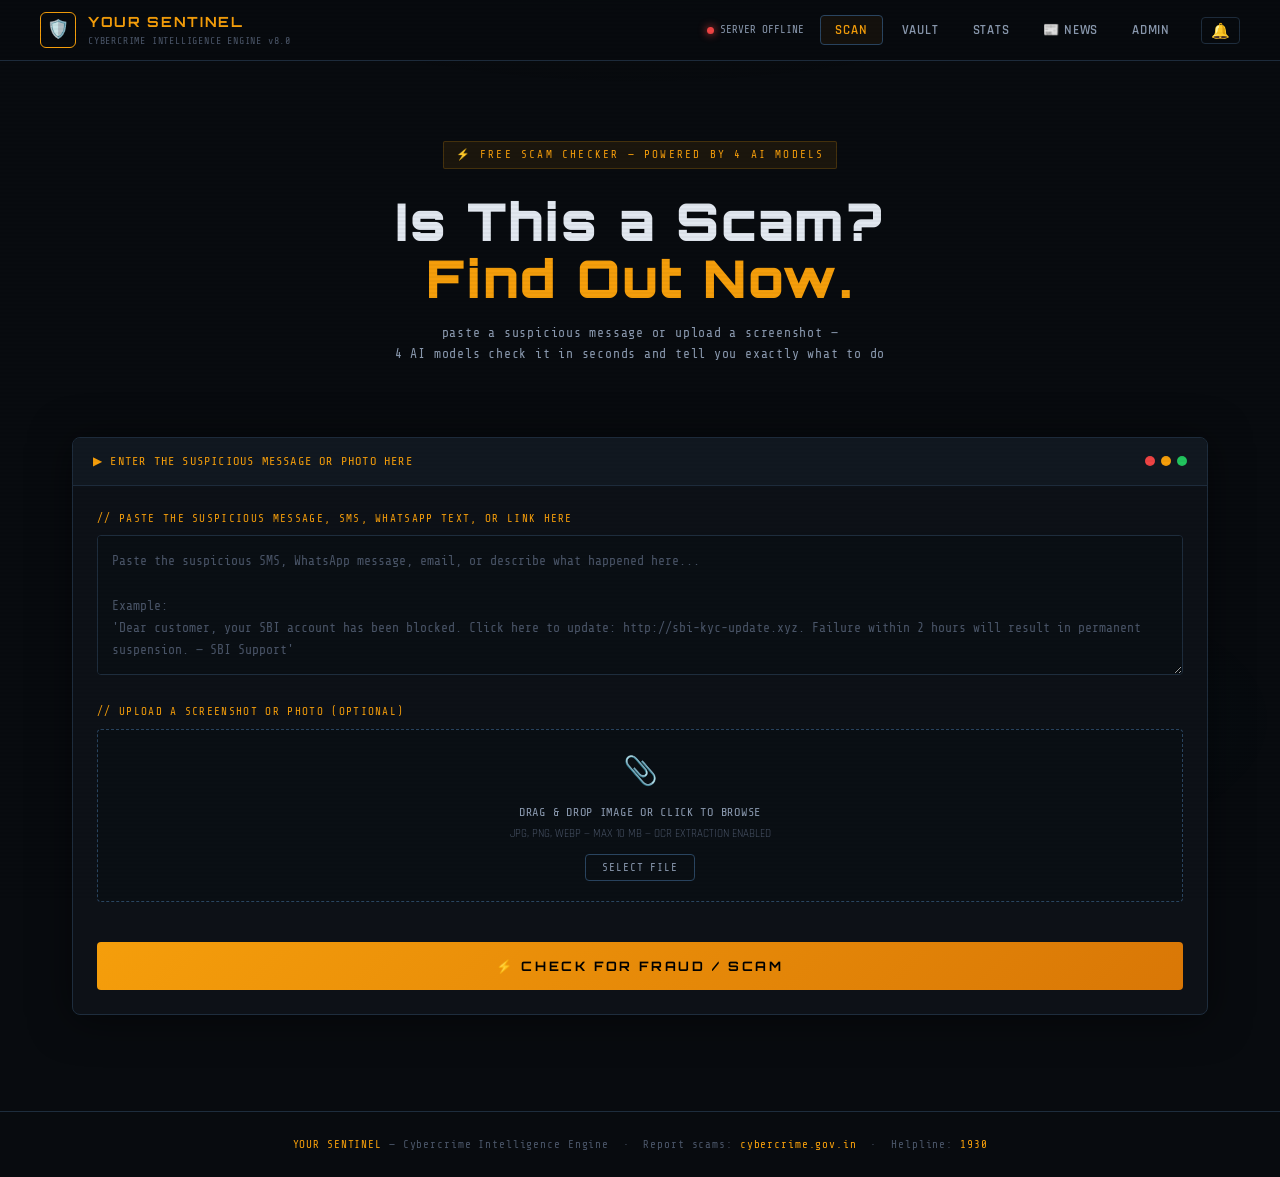
==== commit 8bf08066: "old version" ====
--- a/your-sentinel/frontend/index.html
+++ b/your-sentinel/frontend/index.html
@@ -901,10 +901,10 @@
 
 <script>
   /* =====================================================================
-     CONFIG — matches backend Render deployment URL
+     CONFIG — use same origin as current page
   ===================================================================== */
-  const API_BASE = 'https://your-sentinel.onrender.com';
-  const WS_BASE  = 'wss://your-sentinel.onrender.com';
+  const API_BASE = window.location.origin;
+  const WS_BASE = `${window.location.protocol === 'https:' ? 'wss:' : 'ws:'}//${window.location.host}`;
 
   /* =====================================================================
      UTILITIES
@@ -956,7 +956,7 @@
       el.textContent = json.database ? 'AI CORE ONLINE' : 'AI ONLINE — DB DEGRADED';
     } catch {
       el.classList.add('offline');
-      el.textContent = 'BACKEND OFFLINE';
+      el.textContent = 'SERVER OFFLINE';
     }
   }
 
